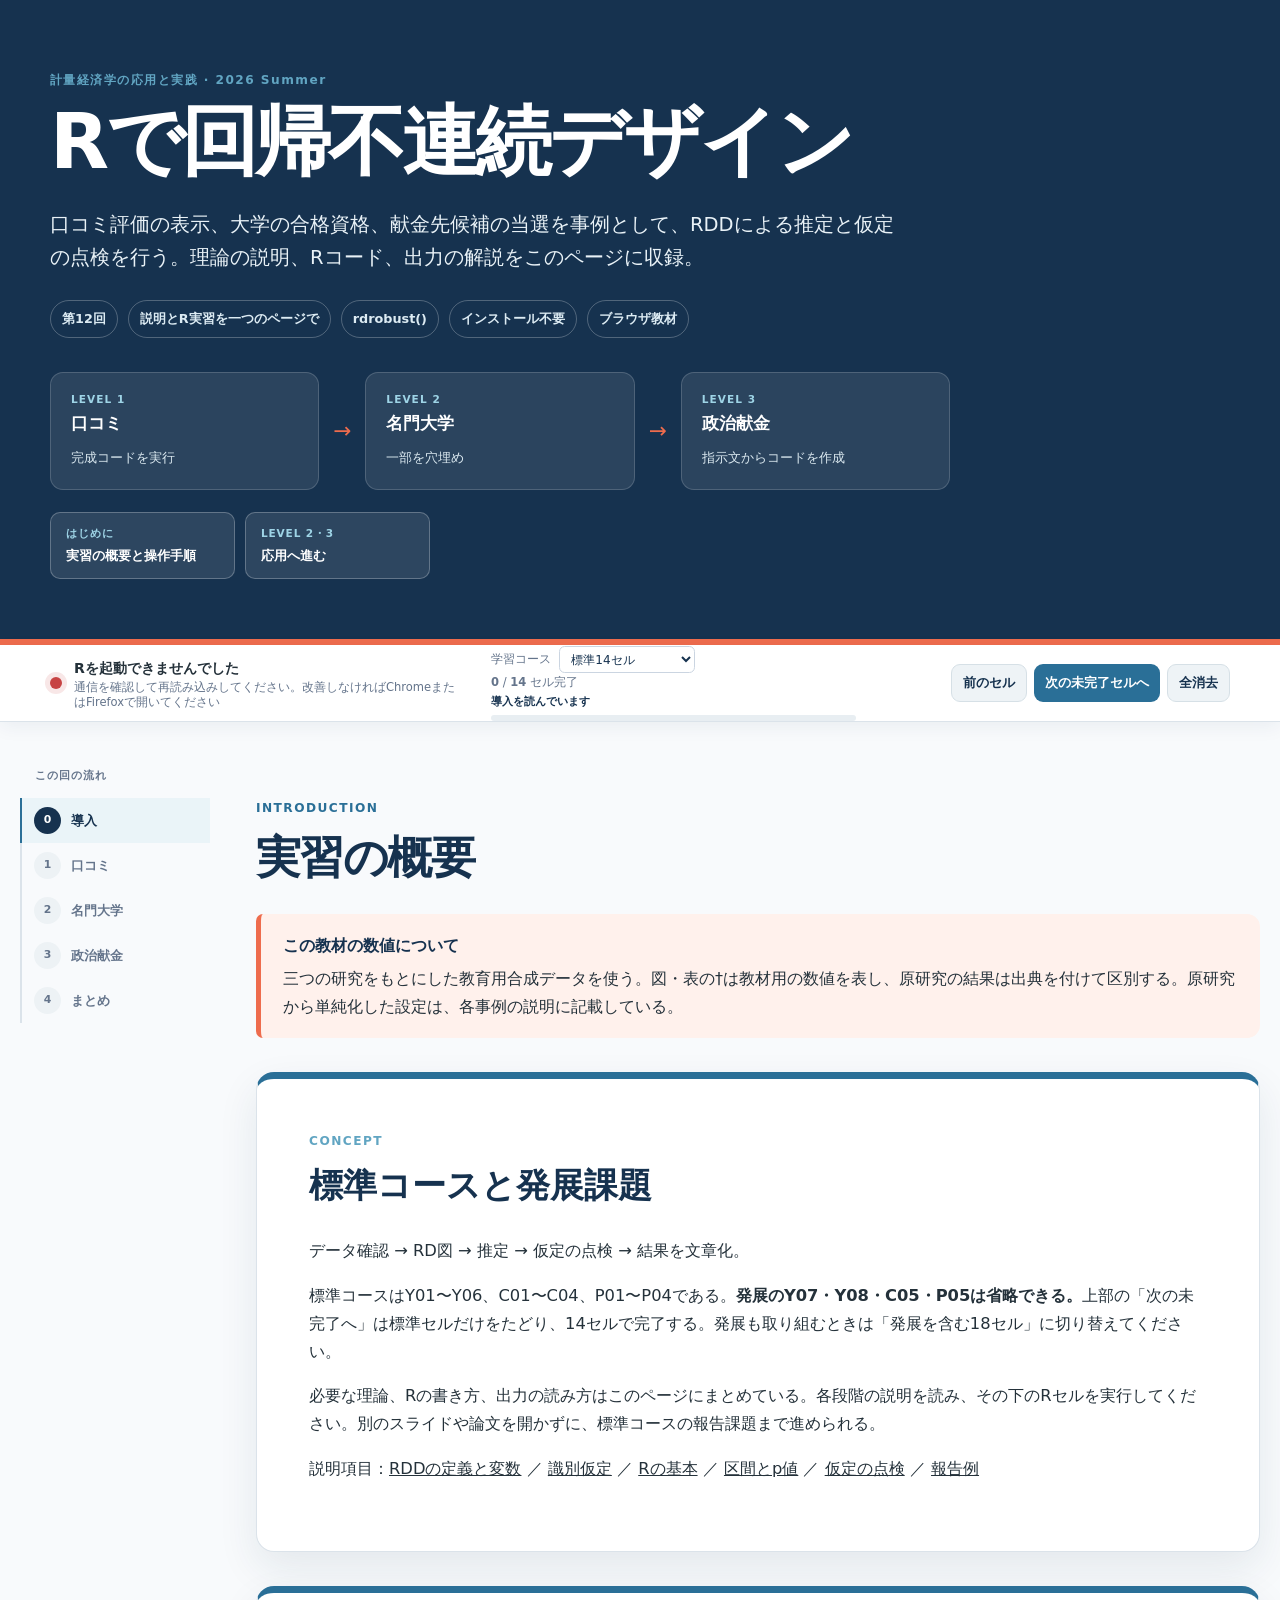
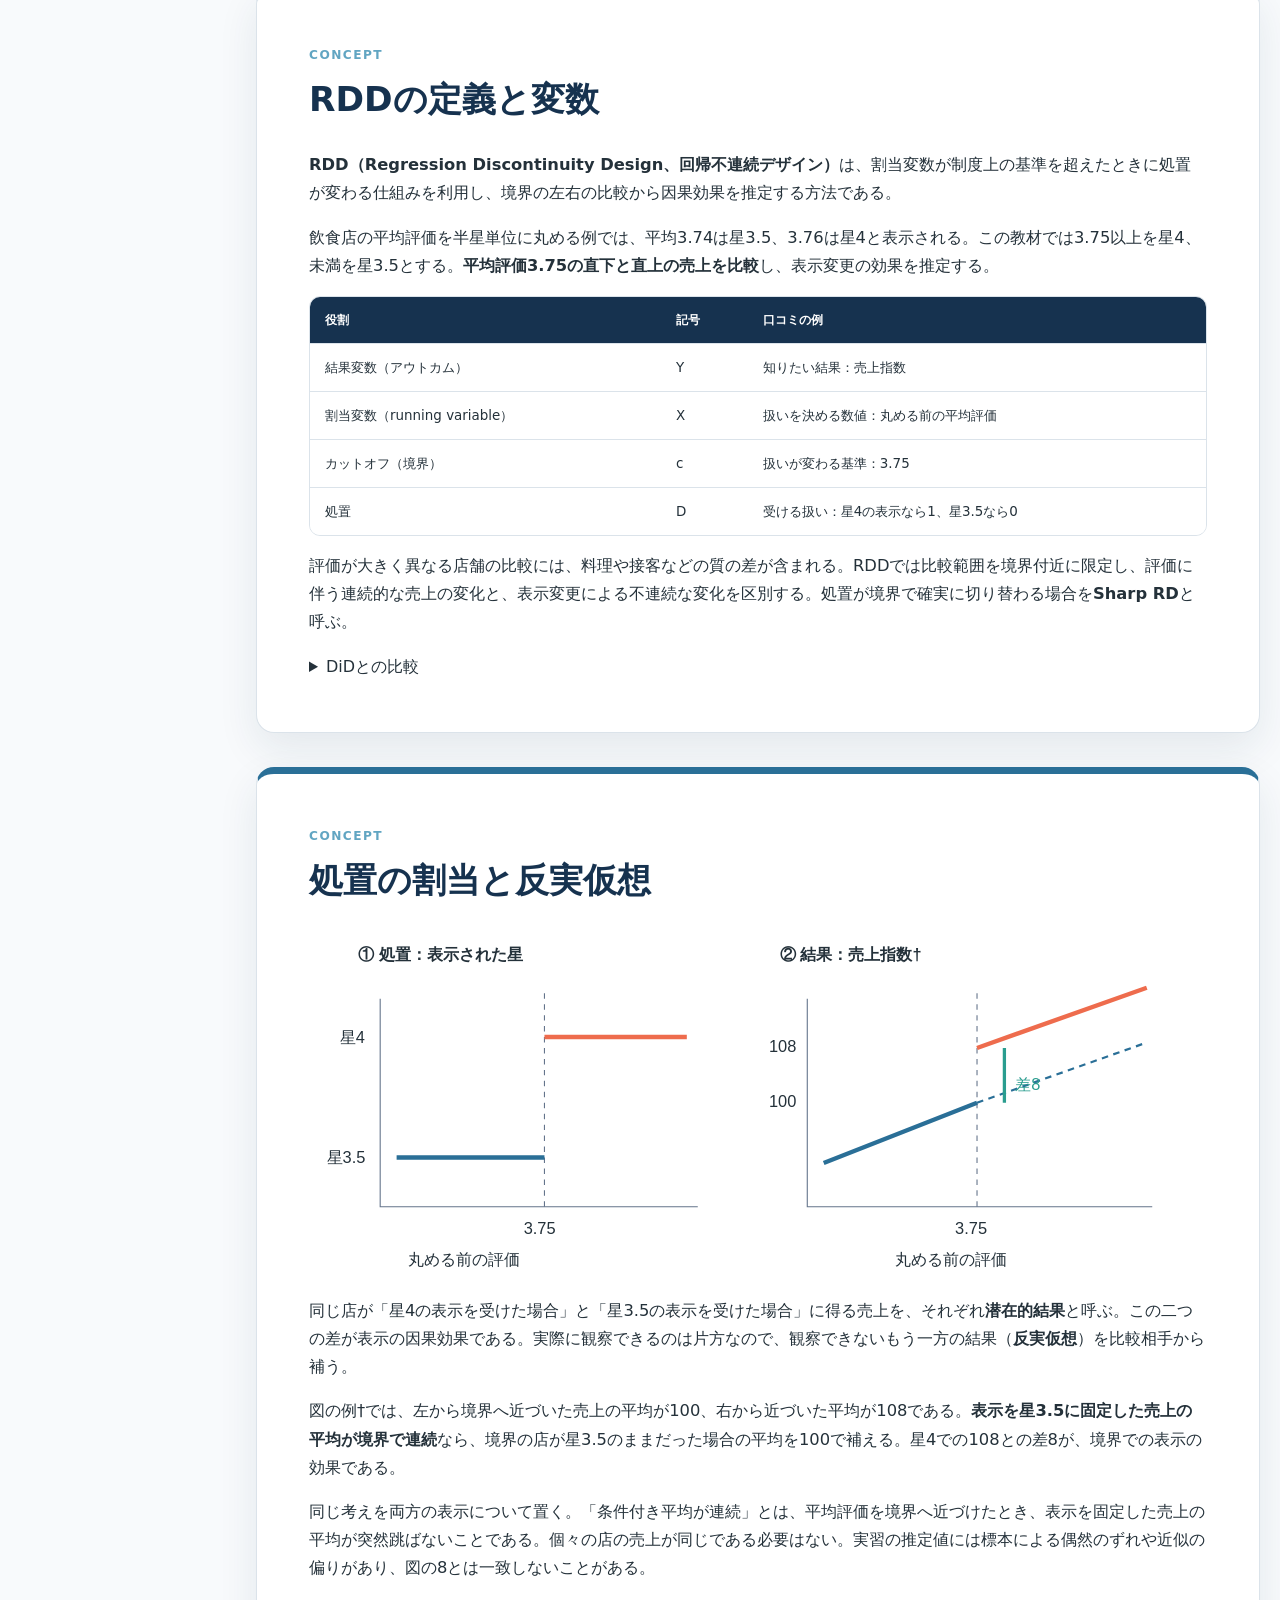
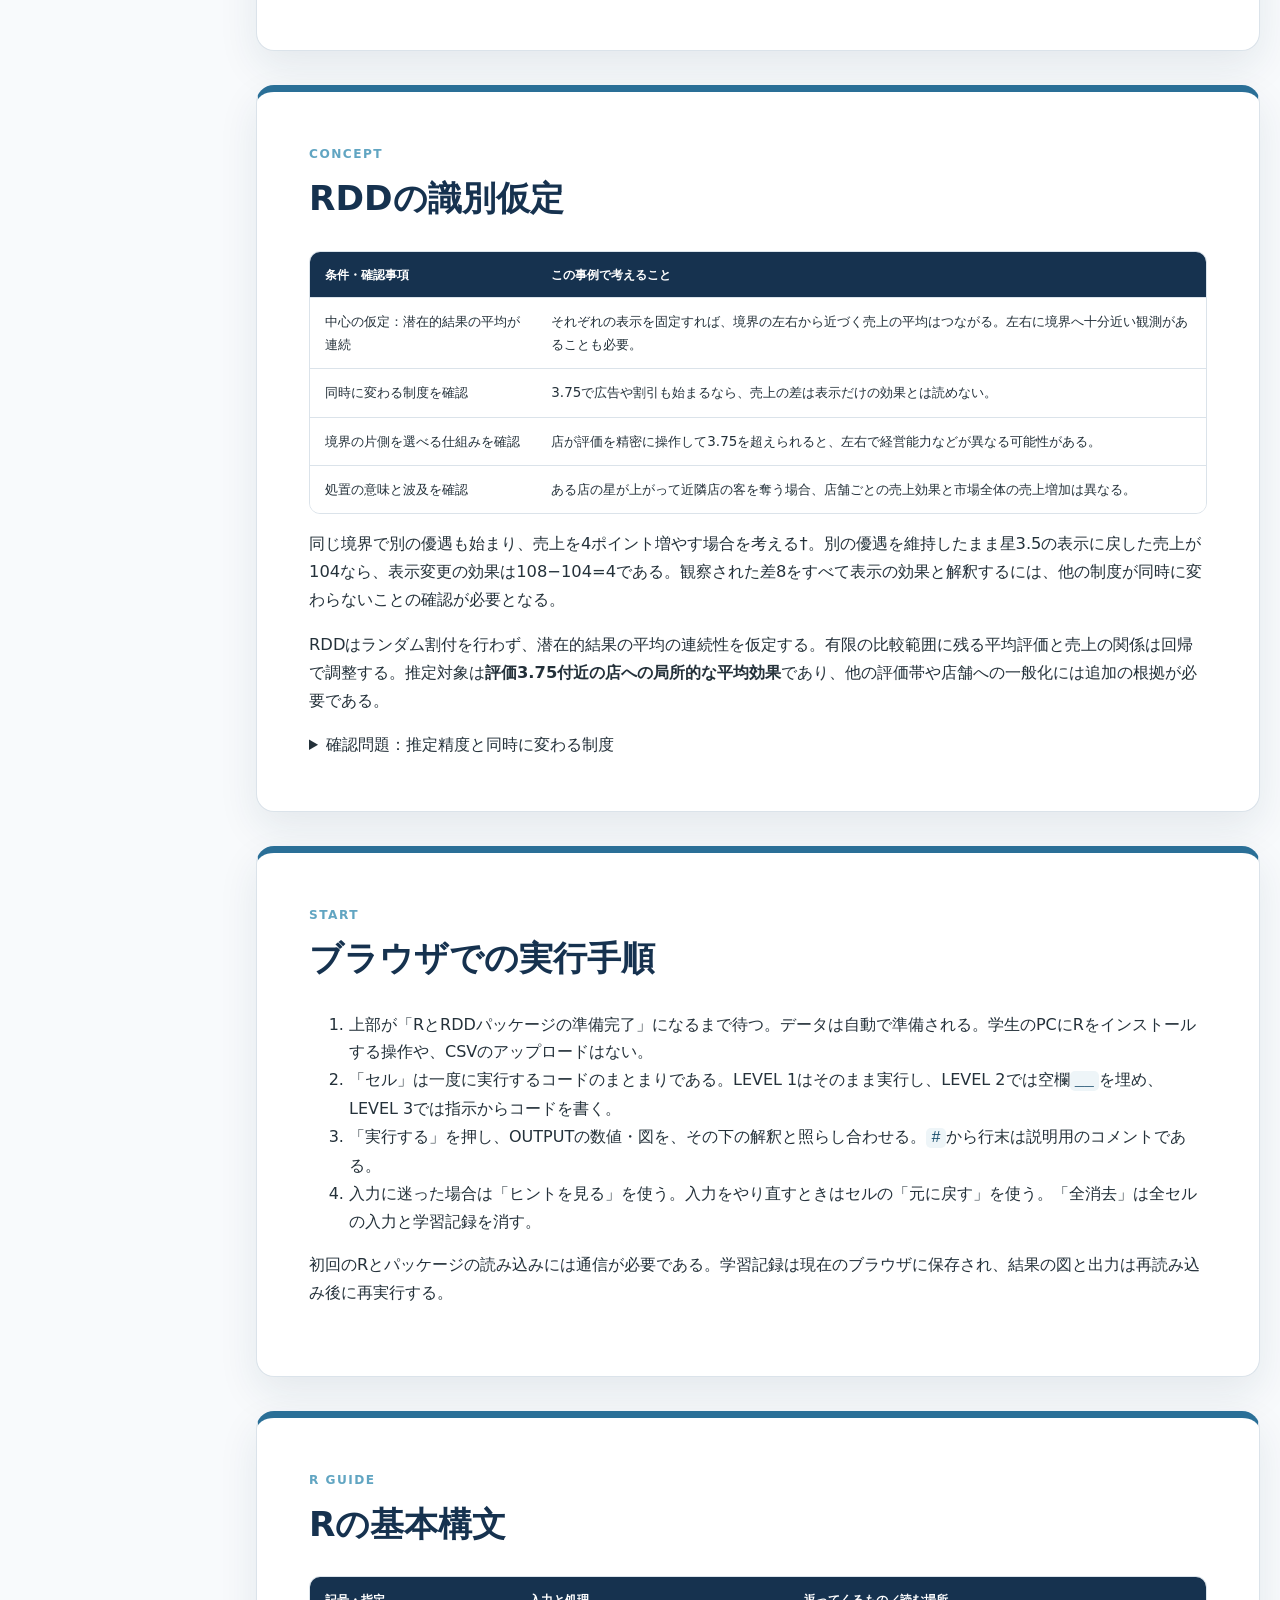
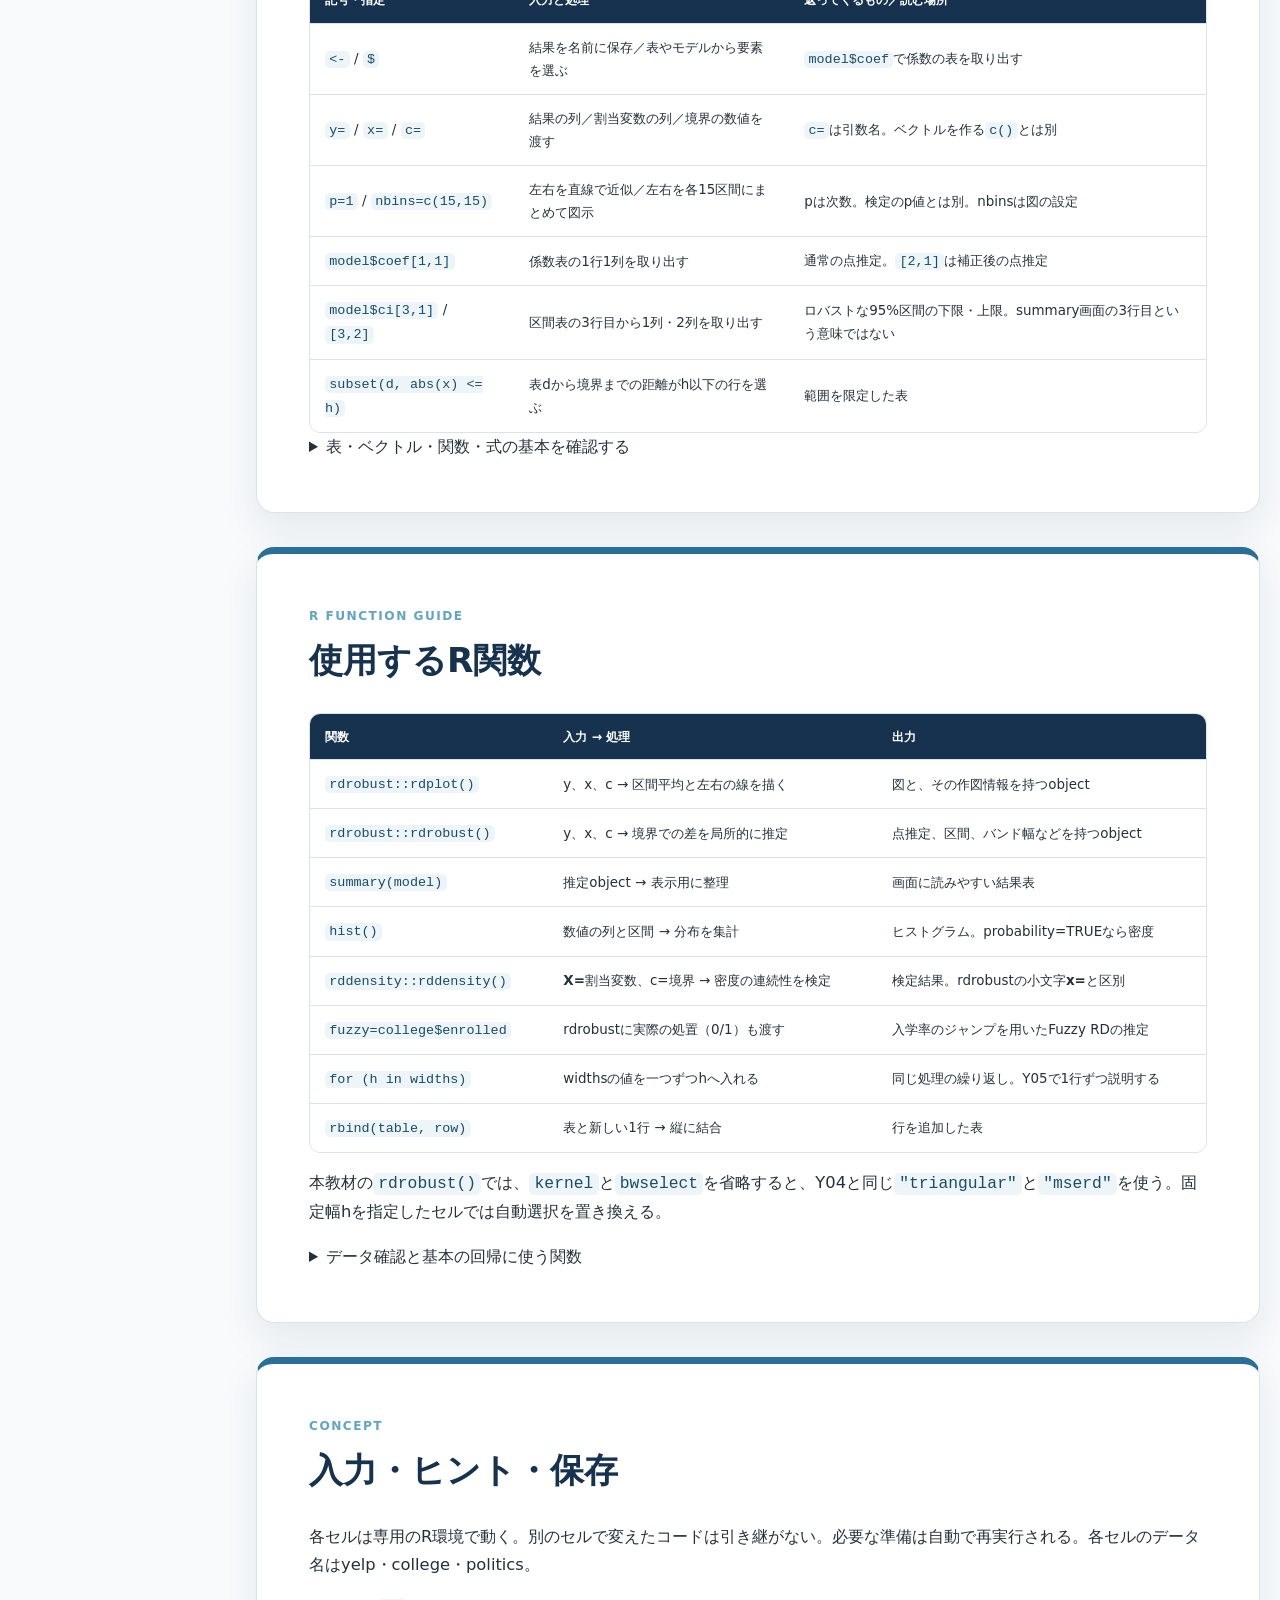
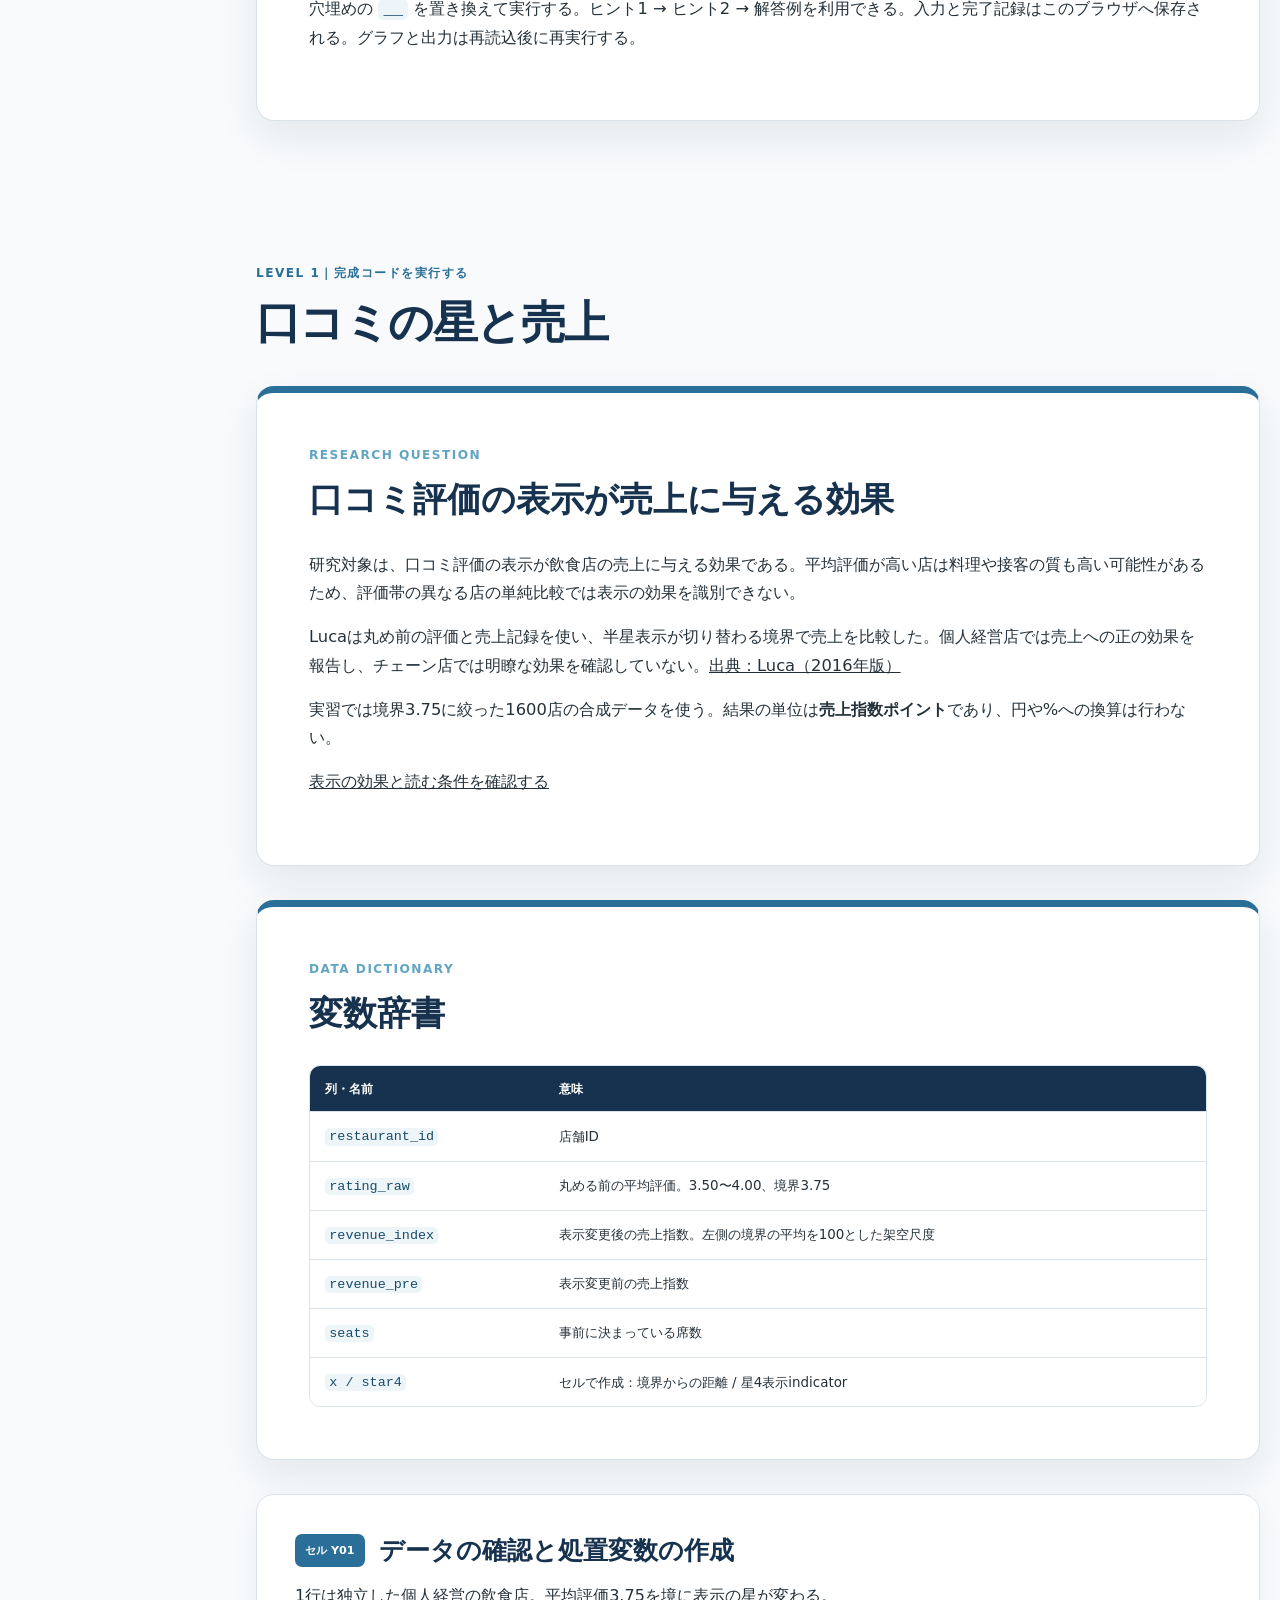
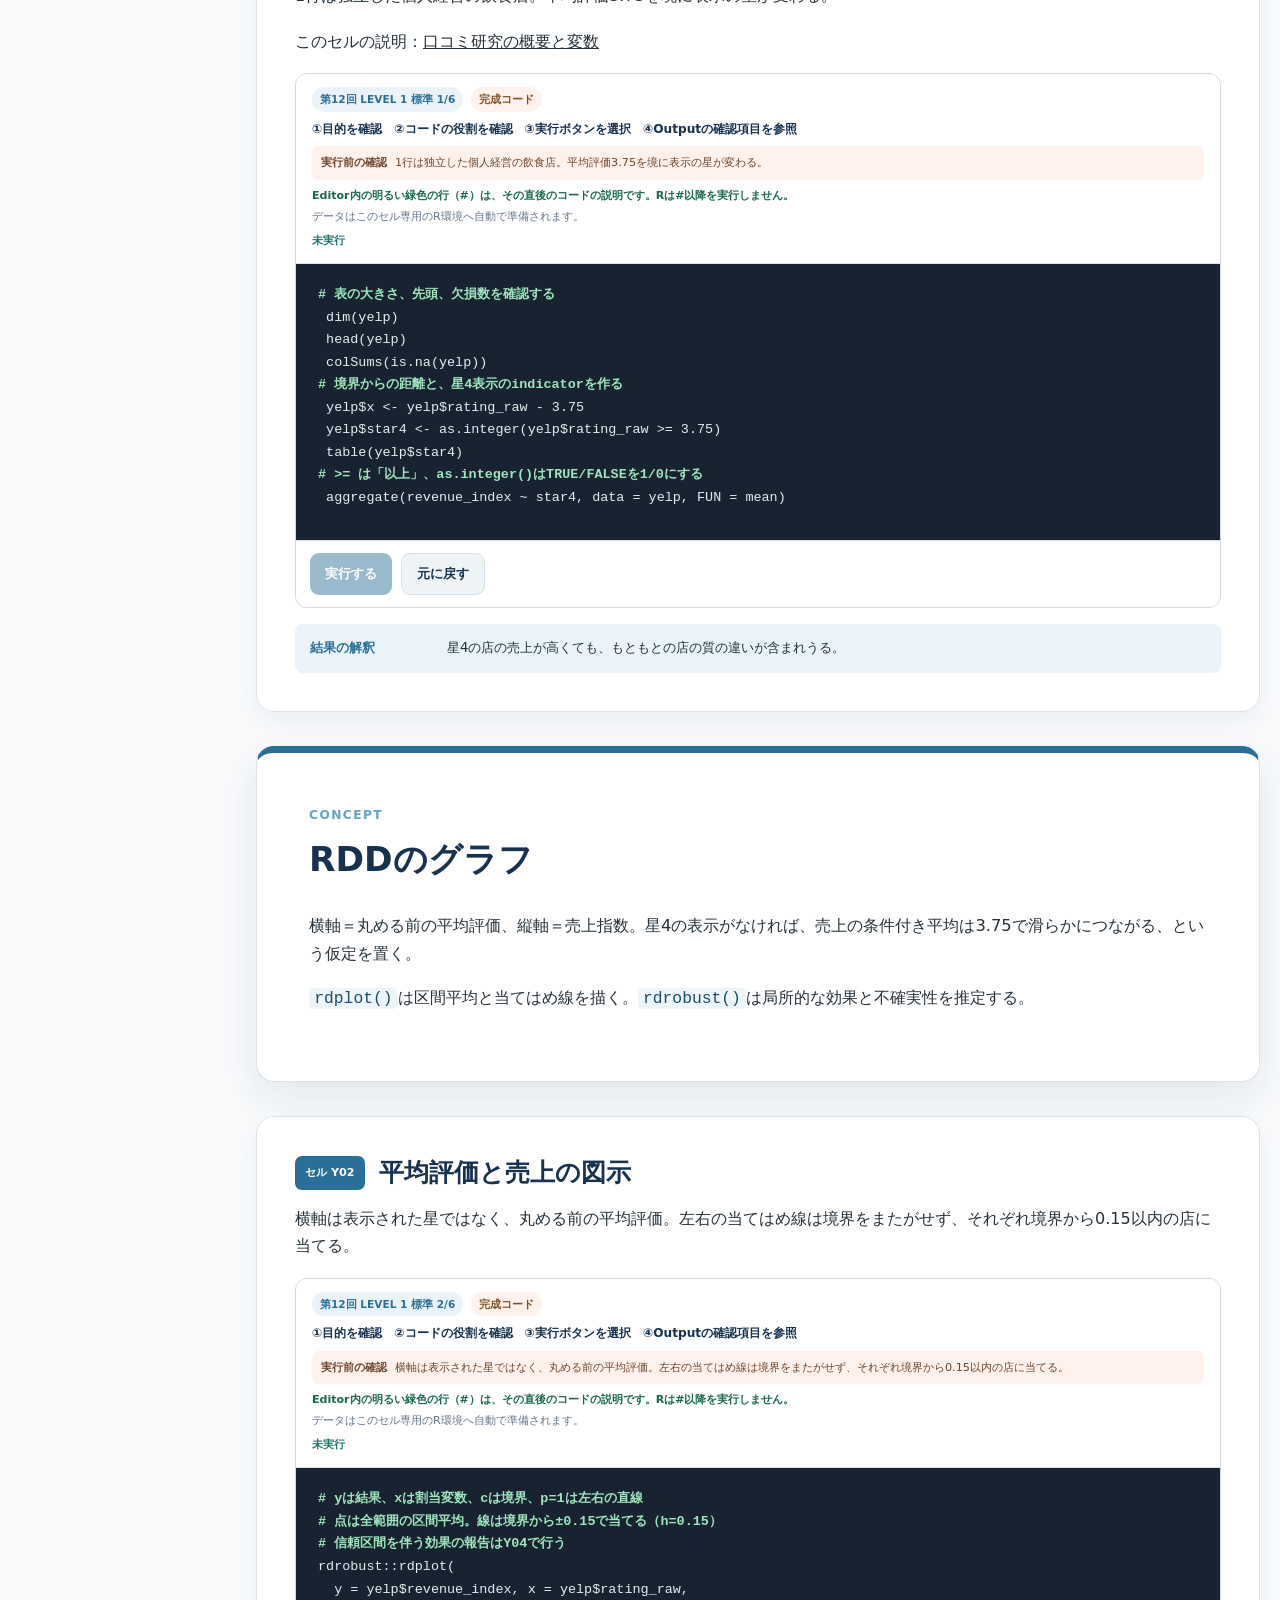
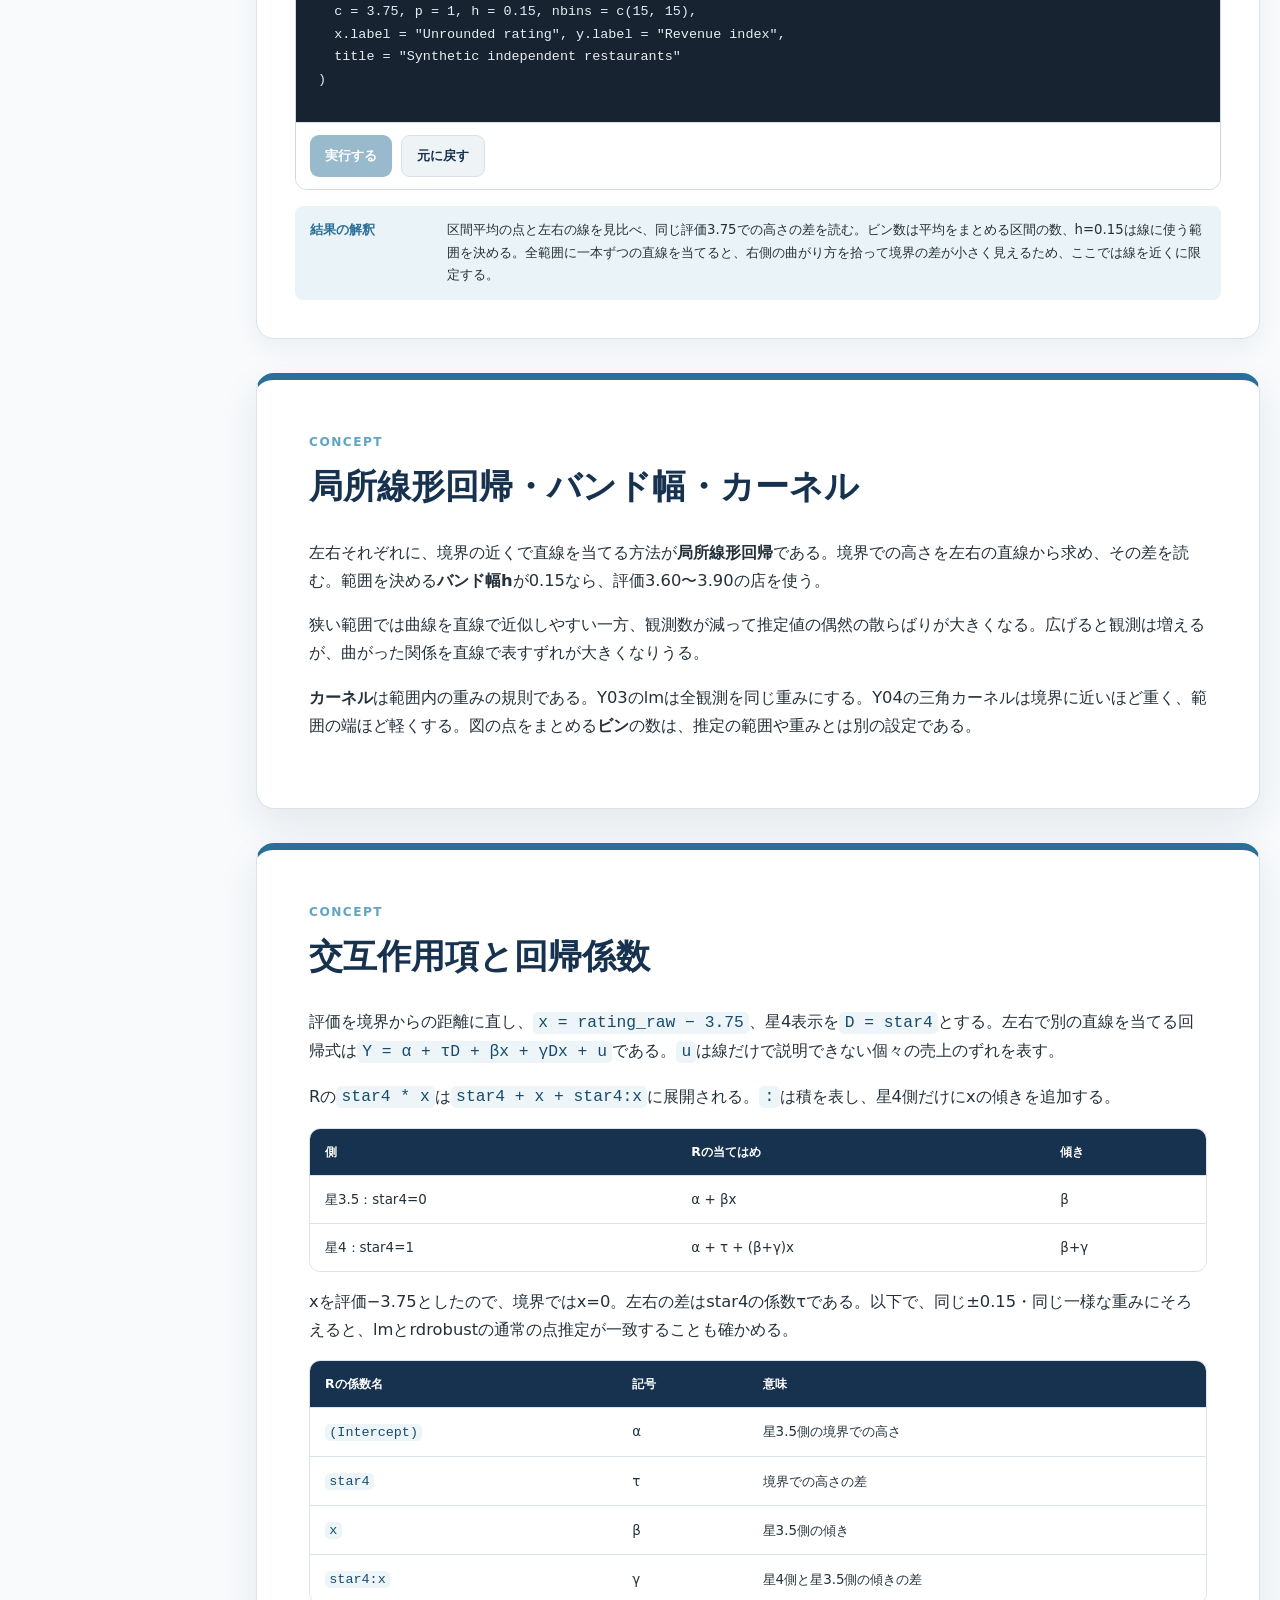
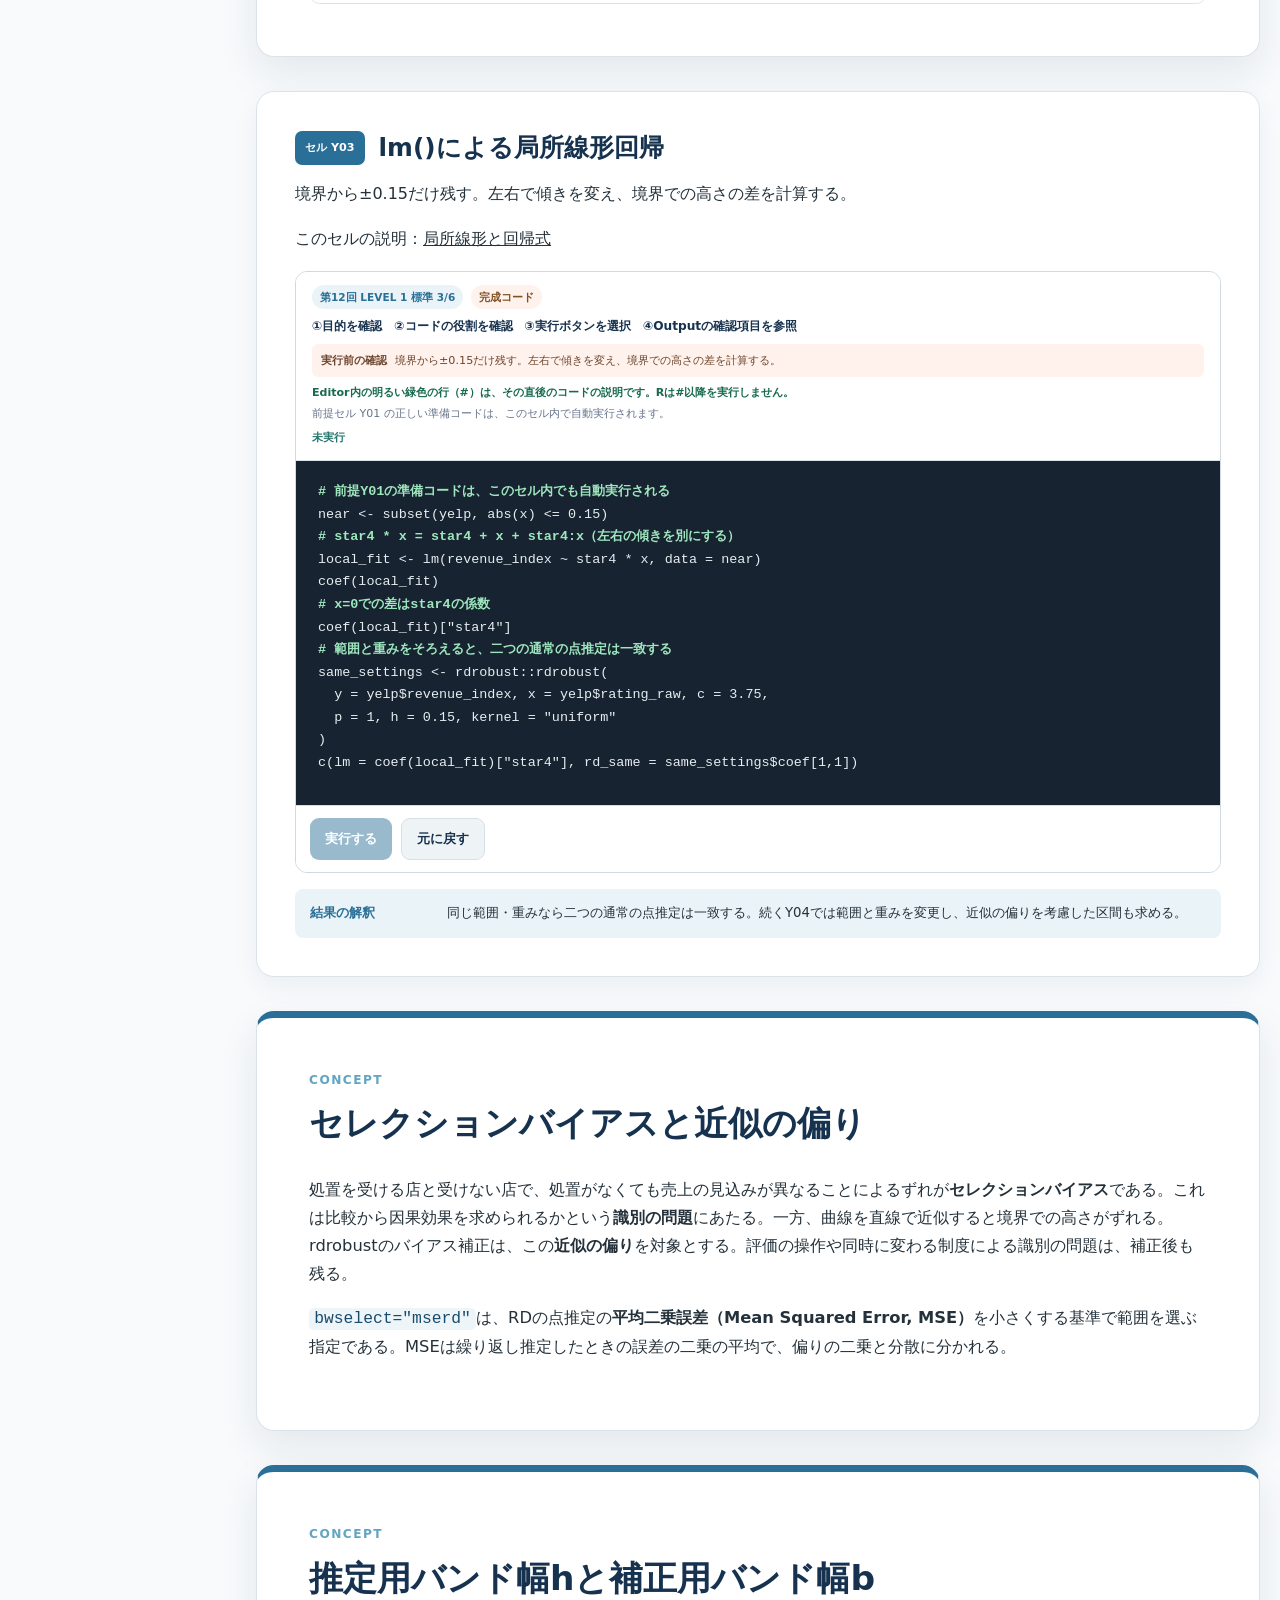
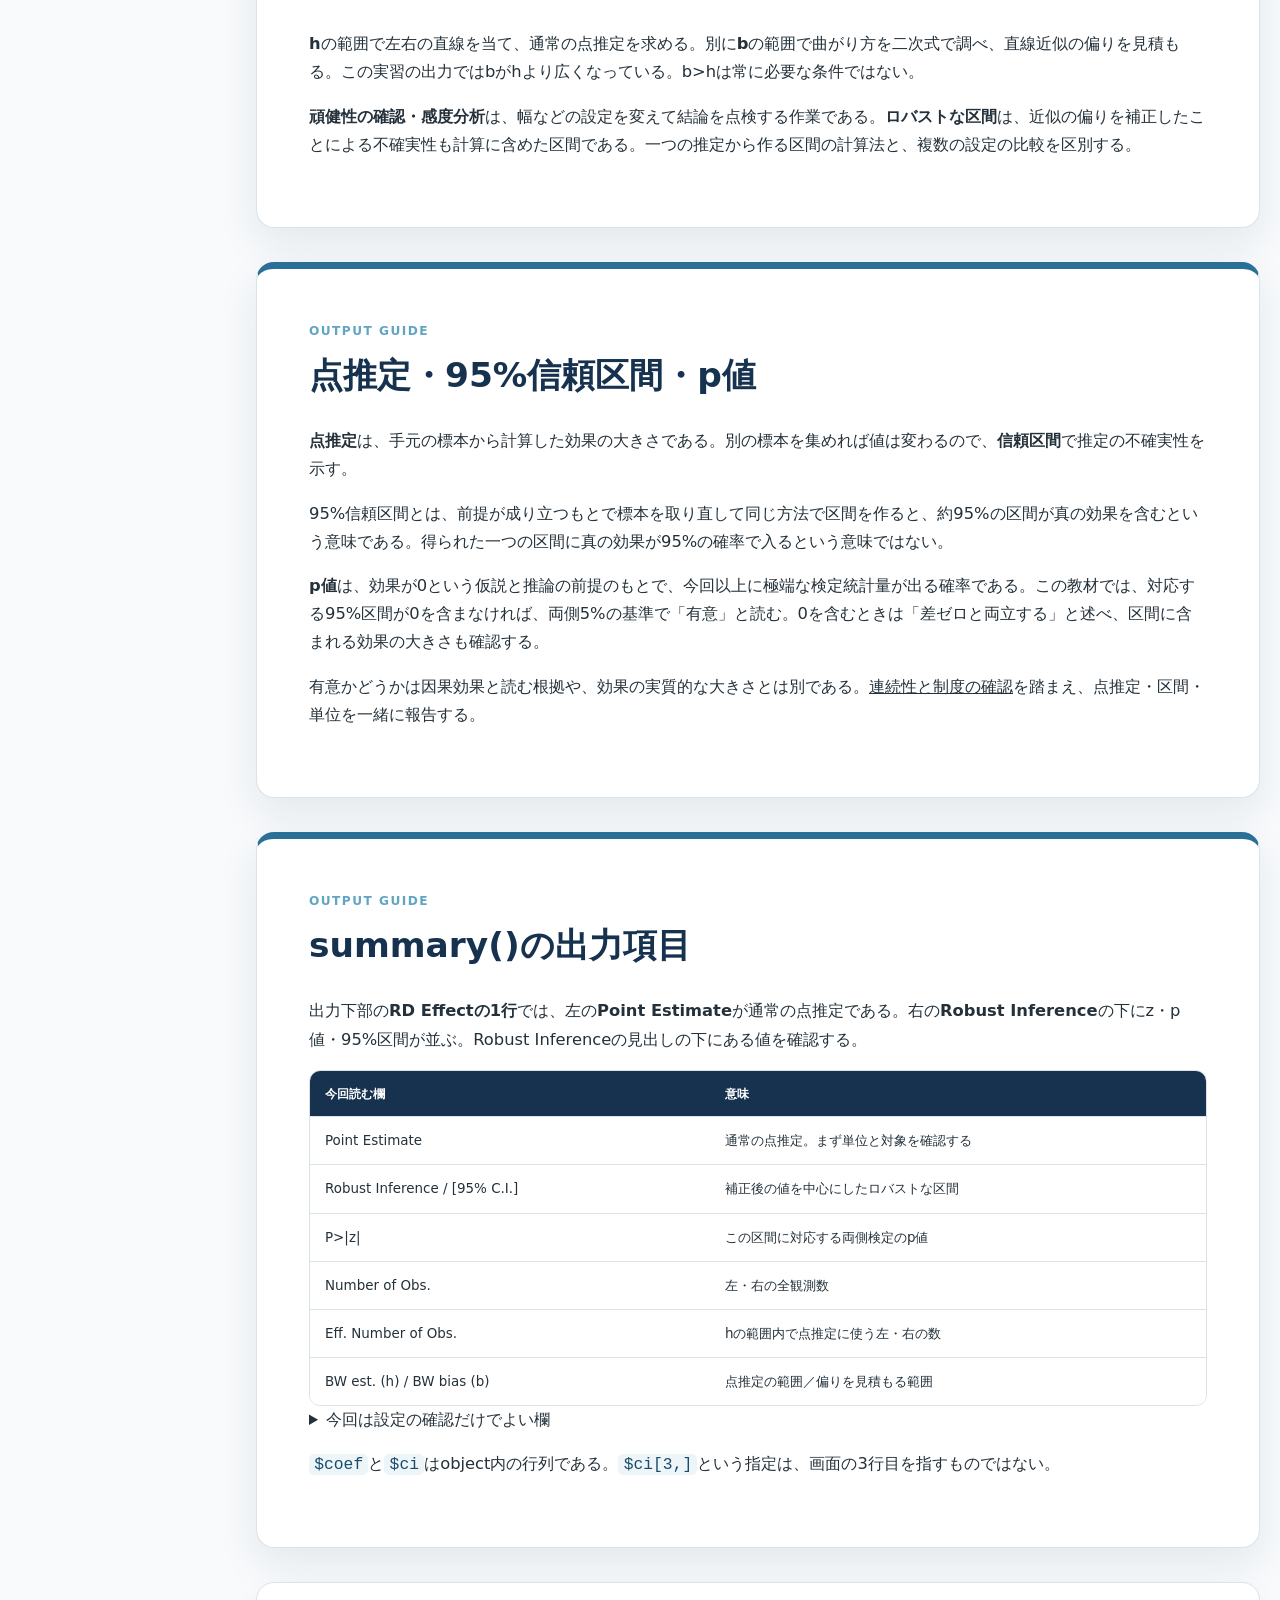
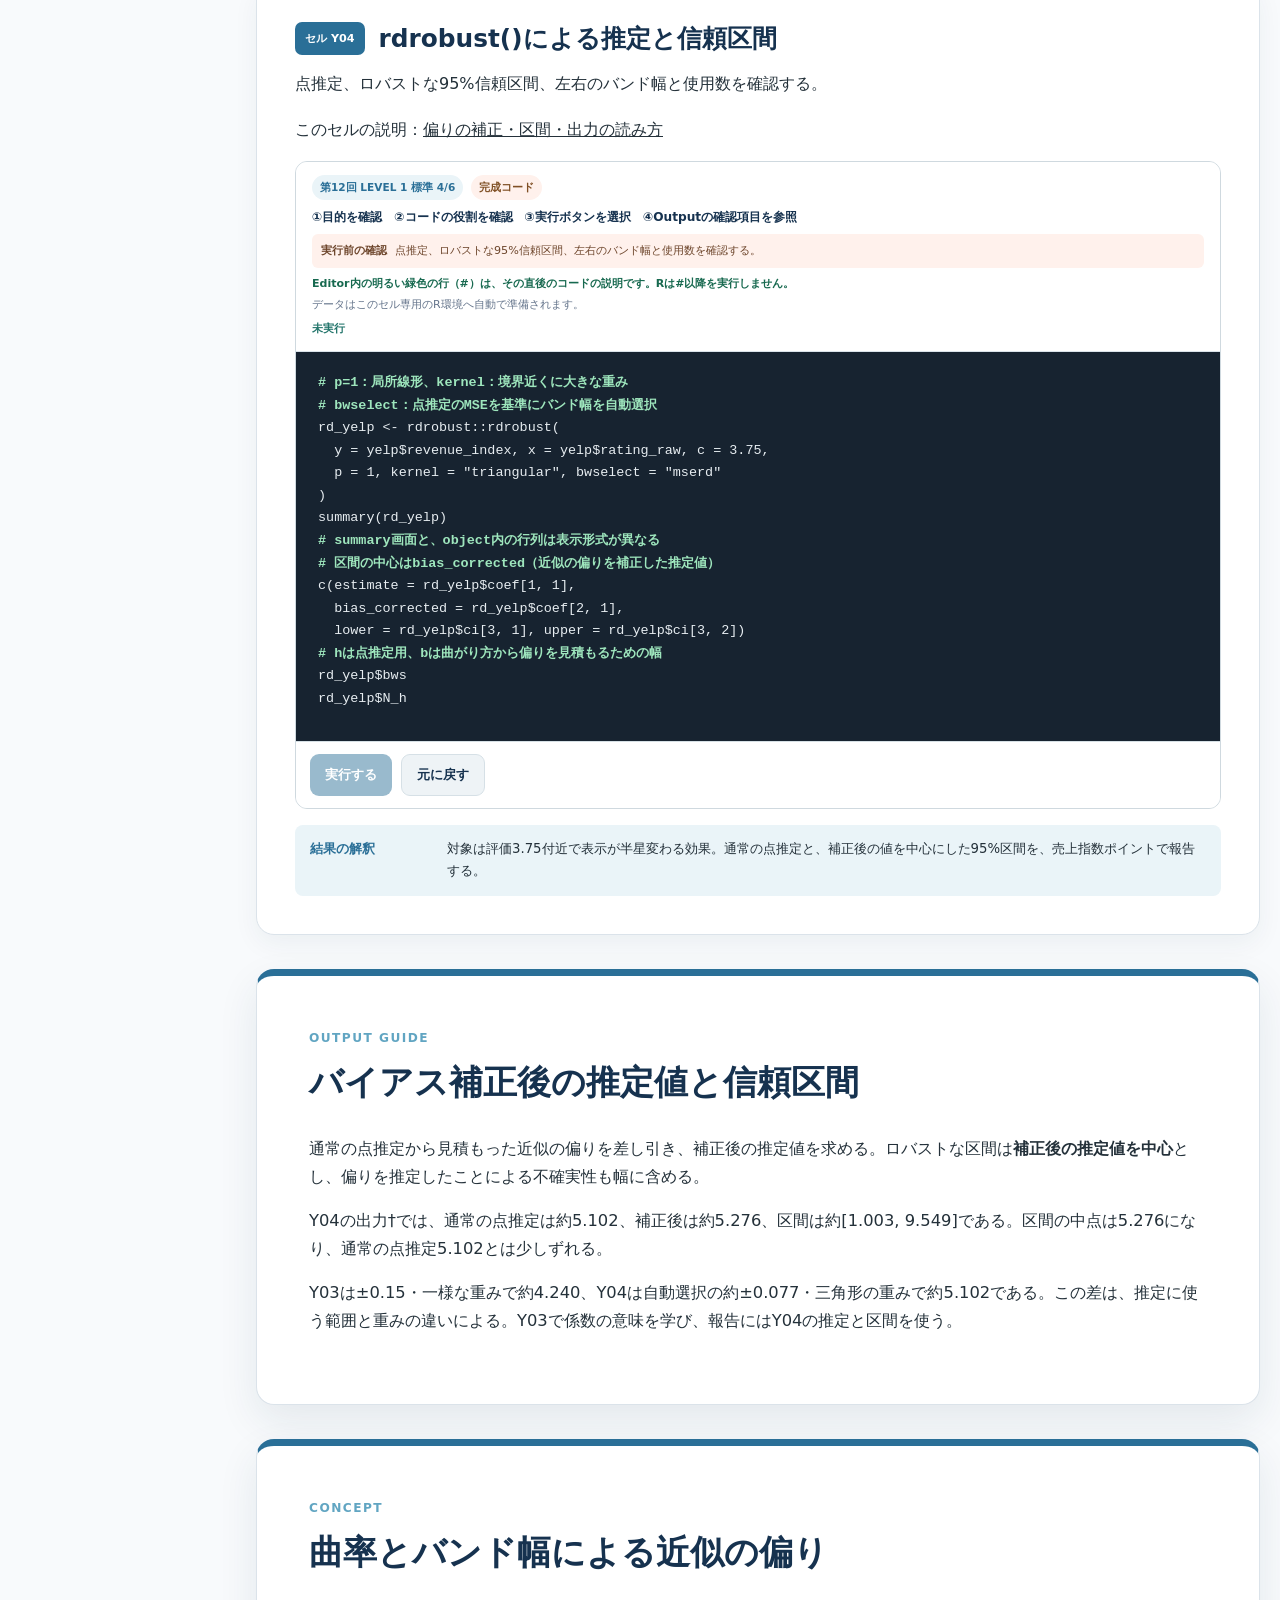
==== rdd/index.html @ 2fb0cb97 "Publish self-contained RDD browser lab" ====
<!DOCTYPE html>

<html lang="ja">
<head>
<meta charset="utf-8"/>
<meta content="width=device-width, initial-scale=1" name="viewport"/>
<meta content="口コミ、大学、政治献金の3事例でRDDを学ぶ、説明とR実行が一体になったブラウザ教材" name="description"/>
<title>第12回｜Rで回帰不連続デザイン</title>
<link href="data:image/svg+xml,%3Csvg xmlns='http://www.w3.org/2000/svg' viewBox='0 0 64 64'%3E%3Crect width='64' height='64' rx='12' fill='%2316324f'/%3E%3Ctext x='32' y='43' text-anchor='middle' font-size='34' font-family='sans-serif' font-weight='700' fill='white'%3ER%3C/text%3E%3C/svg%3E" rel="icon"/>
<link href="styles.css" rel="stylesheet"/>
</head>
<body>
<a class="skip-link" href="#main">本文へ移動</a>
<header class="hero">
<div class="hero__inner">
<p class="eyebrow">計量経済学の応用と実践 · 2026 Summer</p>
<h1>Rで回帰不連続デザイン</h1>
<p class="hero__lead">口コミ評価の表示、大学の合格資格、献金先候補の当選を事例として、RDDによる推定と仮定の点検を行う。理論の説明、Rコード、出力の解説をこのページに収録。</p>
<div class="hero__meta">
<span>第12回</span>
<span>説明とR実習を一つのページで</span>
<span>rdrobust()</span>
<span>インストール不要</span>
<span>ブラウザ教材</span>
</div>
<div aria-label="三つの実習段階" class="difficulty-map">
<article><span>LEVEL 1</span><strong>口コミ</strong><small>完成コードを実行</small></article>
<i aria-hidden="true">→</i>
<article><span>LEVEL 2</span><strong>名門大学</strong><small>一部を穴埋め</small></article>
<i aria-hidden="true">→</i>
<article><span>LEVEL 3</span><strong>政治献金</strong><small>指示文からコードを作成</small></article>
</div>
<div aria-label="講義の開始位置" class="hero__start-actions">
<a class="hero-start-link" href="#intro"><span>はじめに</span><strong>実習の概要と操作手順</strong></a>
<a class="hero-start-link" href="#college"><span>LEVEL 2・3</span><strong>応用へ進む</strong></a>
<button class="hero-start-link hero-start-link--resume" hidden="" id="hero-resume-button" type="button"><span>前回の記録</span><strong>続きから再開</strong></button>
</div>
</div>
</header>
<div class="runtime-bar" id="runtime-bar">
<div class="runtime-bar__inner">
<div aria-live="polite" class="runtime-status" role="status">
<span aria-hidden="true" class="status-dot status-dot--loading" id="status-dot"></span>
<div><strong id="status-title">Rを準備中</strong><span id="status-detail">初回は30秒から1分ほどかかります</span></div>
</div>
<div class="progress-block"><label class="course-mode-label" for="course-mode">学習コース <select id="course-mode"><option value="standard">標準14セル</option><option value="all">発展を含む18セル</option></select></label>
<span><b id="completed-count">0</b> / <b id="total-count">0</b> セル完了</span>
<strong class="current-step" id="current-step">導入を読んでいます</strong>
<div aria-valuemin="0" aria-valuenow="0" class="progress-track" id="progress-track" role="progressbar"><i id="progress-fill"></i></div>
</div>
<div class="runtime-actions">
<button class="button button--quiet" hidden="" id="resume-button" type="button">続きから</button>
<button class="button button--quiet" id="previous-step-button" type="button">前のセル</button>
<button class="button" id="next-step-button" type="button">次の未完了へ</button>
<button class="button button--quiet" id="restart-button" type="button">全消去</button>
</div>
</div>
</div>
<main id="main">
<div class="course-layout">
<nav aria-label="この回の流れ" class="flow-rail">
<p class="flow-rail__eyebrow">この回の流れ</p>
<p class="flow-rail__mobile"><span>現在地</span><strong id="flow-mobile-current">導入</strong></p>
<ol id="flow-list"><li data-flow-item="intro"><a href="#intro"><span>0</span><b class="flow-rail__text">導入</b></a></li><li data-flow-item="yelp"><a href="#yelp"><span>1</span><b class="flow-rail__text">口コミ</b></a></li><li data-flow-item="college"><a href="#college"><span>2</span><b class="flow-rail__text">名門大学</b></a></li><li data-flow-item="politics"><a href="#politics"><span>3</span><b class="flow-rail__text">政治献金</b></a></li><li data-flow-item="summary"><a href="#summary"><span>4</span><b class="flow-rail__text">まとめ</b></a></li></ol>
</nav>
<div class="course-main"><section class="content-section" data-flow-section="intro" id="intro"><p class="section-label">INTRODUCTION</p><h2>実習の概要</h2>
<div class="notice notice--important"><strong>この教材の数値について</strong><p>三つの研究をもとにした教育用合成データを使う。図・表の†は教材用の数値を表し、原研究の結果は出典を付けて区別する。原研究から単純化した設定は、各事例の説明に記載している。</p></div>
<article class="concept-slide concept-slide--compact"><div class="slide-kicker">CONCEPT</div><h3>標準コースと発展課題</h3><p>データ確認 → RD図 → 推定 → 仮定の点検 → 結果を文章化。</p><p>標準コースはY01〜Y06、C01〜C04、P01〜P04である。<strong>発展のY07・Y08・C05・P05は省略できる。</strong>上部の「次の未完了へ」は標準セルだけをたどり、14セルで完了する。発展も取り組むときは「発展を含む18セル」に切り替えてください。</p><p>必要な理論、Rの書き方、出力の読み方はこのページにまとめている。各段階の説明を読み、その下のRセルを実行してください。別のスライドや論文を開かずに、標準コースの報告課題まで進められる。</p><p>説明項目：<a href="#rdd-basics">RDDの定義と変数</a> ／ <a href="#rd-assumptions">識別仮定</a> ／ <a href="#r-basics">Rの基本</a> ／ <a href="#interval-guide">区間とp値</a> ／ <a href="#diagnostics-guide">仮定の点検</a> ／ <a href="#report-example">報告例</a></p></article>
<article class="concept-slide concept-slide--compact" id="rdd-basics"><div class="slide-kicker">CONCEPT</div><h3>RDDの定義と変数</h3>
<p><strong>RDD（Regression Discontinuity Design、回帰不連続デザイン）</strong>は、割当変数が制度上の基準を超えたときに処置が変わる仕組みを利用し、境界の左右の比較から因果効果を推定する方法である。</p>
<p>飲食店の平均評価を半星単位に丸める例では、平均3.74は星3.5、3.76は星4と表示される。この教材では3.75以上を星4、未満を星3.5とする。<strong>平均評価3.75の直下と直上の売上を比較</strong>し、表示変更の効果を推定する。</p>
<div class="role-table-wrap"><table class="role-table"><thead><tr><th>役割</th><th>記号</th><th>口コミの例</th></tr></thead><tbody><tr><td>結果変数（アウトカム）</td><td>Y</td><td>知りたい結果：売上指数</td></tr><tr><td>割当変数（running variable）</td><td>X</td><td>扱いを決める数値：丸める前の平均評価</td></tr><tr><td>カットオフ（境界）</td><td>c</td><td>扱いが変わる基準：3.75</td></tr><tr><td>処置</td><td>D</td><td>受ける扱い：星4の表示なら1、星3.5なら0</td></tr></tbody></table></div>
<p>評価が大きく異なる店舗の比較には、料理や接客などの質の差が含まれる。RDDでは比較範囲を境界付近に限定し、評価に伴う連続的な売上の変化と、表示変更による不連続な変化を区別する。処置が境界で確実に切り替わる場合を<strong>Sharp RD</strong>と呼ぶ。</p>
<details><summary>DiDとの比較</summary><p>DiDは、処置を受けた群の時間変化から、対照群の時間変化を引く方法である。RDDでは時間の前後に代えて、制度の境界の左右を比較する。分析者が単に中央値で二群に分けても、それによって処置が変わる制度がなければRDDにはならない。</p></details>
</article>
<article class="concept-slide" id="counterfactual-guide"><div class="slide-kicker">CONCEPT</div><h3>処置の割当と反実仮想</h3>
<svg aria-labelledby="rd-figure-title rd-figure-desc" role="img" style="width:100%;height:auto" viewBox="0 0 820 310">
<title id="rd-figure-title">評価3.75で星の表示が変わり、売上に差が生じるという模式図</title><desc id="rd-figure-desc">左は星3.5から星4への表示の切り替え。右は売上の条件付き平均の模式図で、境界に8指数ポイントの差。点線は星3.5のままならという反実仮想。†は教材用の数値。</desc>
<g fill="#24313A" font-family="sans-serif" font-size="15"><text font-weight="bold" x="45" y="25">① 処置：表示された星</text><text font-weight="bold" x="430" y="25">② 結果：売上指数†</text>
<path d="M65 60V250H355 M455 60V250H770" fill="none" stroke="#64748B"></path>
<path d="M215 55V250 M610 55V250" stroke="#64748B" stroke-dasharray="5 5"></path>
<path d="M80 205H215 M470 210L610 155" fill="none" stroke="#2A6F97" stroke-width="4"></path>
<path d="M215 95H345 M610 105L765 50" fill="none" stroke="#EE6C4D" stroke-width="4"></path>
<path d="M610 155L765 100" fill="none" stroke="#2A6F97" stroke-dasharray="6 5" stroke-width="2"></path>
<text x="16" y="210">星3.5</text><text x="28" y="100">星4</text><text x="420" y="159">100</text><text x="420" y="109">108</text>
<path d="M635 105V155" stroke="#2A9D8F" stroke-width="3"></path><text fill="#2A9D8F" x="645" y="143">差8</text>
<text x="196" y="275">3.75</text><text x="590" y="275">3.75</text><text x="90" y="303">丸める前の評価</text><text x="535" y="303">丸める前の評価</text></g></svg>
<div><p>同じ店が「星4の表示を受けた場合」と「星3.5の表示を受けた場合」に得る売上を、それぞれ<strong>潜在的結果</strong>と呼ぶ。この二つの差が表示の因果効果である。実際に観察できるのは片方なので、観察できないもう一方の結果（<strong>反実仮想</strong>）を比較相手から補う。</p><p>図の例†では、左から境界へ近づいた売上の平均が100、右から近づいた平均が108である。<strong>表示を星3.5に固定した売上の平均が境界で連続</strong>なら、境界の店が星3.5のままだった場合の平均を100で補える。星4での108との差8が、境界での表示の効果である。</p><p>同じ考えを両方の表示について置く。「条件付き平均が連続」とは、平均評価を境界へ近づけたとき、表示を固定した売上の平均が突然跳ばないことである。個々の店の売上が同じである必要はない。実習の推定値には標本による偶然のずれや近似の偏りがあり、図の8とは一致しないことがある。</p></div></article><article class="concept-slide concept-slide--compact" id="rd-assumptions"><div class="slide-kicker">CONCEPT</div><h3>RDDの識別仮定</h3><div class="role-table-wrap"><table class="role-table"><thead><tr><th>条件・確認事項</th><th>この事例で考えること</th></tr></thead><tbody><tr><td>中心の仮定：潜在的結果の平均が連続</td><td>それぞれの表示を固定すれば、境界の左右から近づく売上の平均はつながる。左右に境界へ十分近い観測があることも必要。</td></tr><tr><td>同時に変わる制度を確認</td><td>3.75で広告や割引も始まるなら、売上の差は表示だけの効果とは読めない。</td></tr><tr><td>境界の片側を選べる仕組みを確認</td><td>店が評価を精密に操作して3.75を超えられると、左右で経営能力などが異なる可能性がある。</td></tr><tr><td>処置の意味と波及を確認</td><td>ある店の星が上がって近隣店の客を奪う場合、店舗ごとの売上効果と市場全体の売上増加は異なる。</td></tr></tbody></table></div>
<p>同じ境界で別の優遇も始まり、売上を4ポイント増やす場合を考える†。別の優遇を維持したまま星3.5の表示に戻した売上が104なら、表示変更の効果は108−104=4である。観察された差8をすべて表示の効果と解釈するには、他の制度が同時に変わらないことの確認が必要となる。</p>
<p>RDDはランダム割付を行わず、潜在的結果の平均の連続性を仮定する。有限の比較範囲に残る平均評価と売上の関係は回帰で調整する。推定対象は<strong>評価3.75付近の店への局所的な平均効果</strong>であり、他の評価帯や店舗への一般化には追加の根拠が必要である。</p>
<details><summary>確認問題：推定精度と同時に変わる制度</summary><p>標本を増やしても、表示と別の優遇の効果を分離できるとは限らない。観察された差8を精密に推定することと、そのうち表示の効果がいくつかを識別することは別の問題である。</p></details>
</article>
<article class="concept-slide concept-slide--compact" id="browser-start"><div class="slide-kicker">START</div><h3>ブラウザでの実行手順</h3><ol><li>上部が「RとRDDパッケージの準備完了」になるまで待つ。データは自動で準備される。学生のPCにRをインストールする操作や、CSVのアップロードはない。</li><li>「セル」は一度に実行するコードのまとまりである。LEVEL 1はそのまま実行し、LEVEL 2では空欄<code>__</code>を埋め、LEVEL 3では指示からコードを書く。</li><li>「実行する」を押し、OUTPUTの数値・図を、その下の解釈と照らし合わせる。<code>#</code>から行末は説明用のコメントである。</li><li>入力に迷った場合は「ヒントを見る」を使う。入力をやり直すときはセルの「元に戻す」を使う。「全消去」は全セルの入力と学習記録を消す。</li></ol><p>初回のRとパッケージの読み込みには通信が必要である。学習記録は現在のブラウザに保存され、結果の図と出力は再読み込み後に再実行する。</p></article><article class="concept-slide concept-slide--compact" id="r-basics"><div class="slide-kicker">R GUIDE</div><h3>Rの基本構文</h3><div class="role-table-wrap"><table class="role-table"><thead><tr><th>記号・指定</th><th>入力と処理</th><th>返ってくるもの／読む場所</th></tr></thead><tbody><tr><td><code>&lt;-</code> / <code>$</code></td><td>結果を名前に保存／表やモデルから要素を選ぶ</td><td><code>model$coef</code>で係数の表を取り出す</td></tr><tr><td><code>y=</code> / <code>x=</code> / <code>c=</code></td><td>結果の列／割当変数の列／境界の数値を渡す</td><td><code>c=</code>は引数名。ベクトルを作る<code>c()</code>とは別</td></tr><tr><td><code>p=1</code> / <code>nbins=c(15,15)</code></td><td>左右を直線で近似／左右を各15区間にまとめて図示</td><td>pは次数。検定のp値とは別。nbinsは図の設定</td></tr><tr><td><code>model$coef[1,1]</code></td><td>係数表の1行1列を取り出す</td><td>通常の点推定。<code>[2,1]</code>は補正後の点推定</td></tr><tr><td><code>model$ci[3,1]</code> / <code>[3,2]</code></td><td>区間表の3行目から1列・2列を取り出す</td><td>ロバストな95%区間の下限・上限。summary画面の3行目という意味ではない</td></tr><tr><td><code>subset(d, abs(x) &lt;= h)</code></td><td>表dから境界までの距離がh以下の行を選ぶ</td><td>範囲を限定した表</td></tr></tbody></table></div><details><summary>表・ベクトル・関数・式の基本を確認する</summary><p>データフレームは行と列を持つ表、ベクトルは値の並びである。<code>yelp</code>は店の表で、<code>yelp$rating_raw</code>はその中の評価の列を取り出す。計算結果を保存したものをobject（オブジェクト）と呼ぶ。</p><p>関数は<code>関数名(引数名 = 値)</code>で呼び出す。<code>rdrobust::rdplot()</code>の<code>::</code>は、rdrobustというパッケージに入っているrdplot関数を使う指定である。<code>"Revenue index"</code>のような引用符は文字列を表す。</p><div class="role-table-wrap"><table class="role-table"><thead><tr><th>書き方</th><th>意味</th></tr></thead><tbody><tr><td><code>c(0.08, 0.12, 0.18)</code></td><td>三つの数をベクトルにまとめる。</td></tr><tr><td><code>rating_raw &gt;= 3.75</code></td><td>以上かどうかをTRUE/FALSEで判定する。<code>as.integer()</code>でTRUEを1、FALSEを0に変える。0/1の列をindicator（指示変数）と呼ぶ。</td></tr><tr><td><code>abs(x)</code></td><td>絶対値。境界を0としたとき、符号を除いた距離になる。</td></tr><tr><td><code>y ~ x</code></td><td>yをxで説明する式。<code>+</code>は項の追加、<code>a:b</code>はaとbの積、<code>a*b</code>はa+b+a:b。</td></tr><tr><td><code>data = near</code></td><td>式の変数をnearという表から探す。</td></tr><tr><td><code>for (h in widths) { ... }</code></td><td>widthsの値を順番にhへ入れ、波括弧の中を繰り返す。</td></tr></tbody></table></div></details></article><article class="concept-slide concept-slide--compact"><div class="slide-kicker">R FUNCTION GUIDE</div><h3>使用するR関数</h3><div class="role-table-wrap"><table class="role-table"><thead><tr><th>関数</th><th>入力 → 処理</th><th>出力</th></tr></thead><tbody><tr><td><code>rdrobust::rdplot()</code></td><td>y、x、c → 区間平均と左右の線を描く</td><td>図と、その作図情報を持つobject</td></tr><tr><td><code>rdrobust::rdrobust()</code></td><td>y、x、c → 境界での差を局所的に推定</td><td>点推定、区間、バンド幅などを持つobject</td></tr><tr><td><code>summary(model)</code></td><td>推定object → 表示用に整理</td><td>画面に読みやすい結果表</td></tr><tr><td><code>hist()</code></td><td>数値の列と区間 → 分布を集計</td><td>ヒストグラム。probability=TRUEなら密度</td></tr><tr><td><code>rddensity::rddensity()</code></td><td><strong>X=</strong>割当変数、c=境界 → 密度の連続性を検定</td><td>検定結果。rdrobustの小文字<strong>x=</strong>と区別</td></tr><tr><td><code>fuzzy=college$enrolled</code></td><td>rdrobustに実際の処置（0/1）も渡す</td><td>入学率のジャンプを用いたFuzzy RDの推定</td></tr><tr><td><code>for (h in widths)</code></td><td>widthsの値を一つずつhへ入れる</td><td>同じ処理の繰り返し。Y05で1行ずつ説明する</td></tr><tr><td><code>rbind(table, row)</code></td><td>表と新しい1行 → 縦に結合</td><td>行を追加した表</td></tr></tbody></table></div><p>本教材の<code>rdrobust()</code>では、<code>kernel</code>と<code>bwselect</code>を省略すると、Y04と同じ<code>"triangular"</code>と<code>"mserd"</code>を使う。固定幅hを指定したセルでは自動選択を置き換える。</p><details><summary>データ確認と基本の回帰に使う関数</summary><div class="role-table-wrap"><table class="role-table"><thead><tr><th>関数・指定</th><th>入力 → 処理 → 出力</th></tr></thead><tbody><tr><td><code>dim(d)</code> / <code>head(d)</code></td><td>表d → 大きさ／先頭を確認 → 行数・列数／最初の6行。</td></tr><tr><td><code>colSums(is.na(d))</code></td><td>表d → 欠損をTRUEとし列ごとに足す → 各列の欠損数。</td></tr><tr><td><code>table(d$star4)</code></td><td>0/1の列 → 値ごとに数える → 各群の観測数。</td></tr><tr><td><code>aggregate(y ~ group, data=d, FUN=mean)</code></td><td>表d → group別にyを平均する → 二群の平均値の表。</td></tr><tr><td><code>lm(y ~ d*x, data=near)</code></td><td>選んだ範囲の表 → 回帰式を当てはめる → 回帰の結果object。</td></tr><tr><td><code>coef(model)</code></td><td>回帰object → 係数を取り出す → 名前付きの数値。<code>["star4"]</code>で該当する係数を選ぶ。</td></tr><tr><td><code>data.frame(h=..., estimate=...)</code></td><td>名前を付けた値 → 列にまとめる → 結果表。値が一つずつなら1行の表。</td></tr><tr><td><code>seq(3.5, 4, by=0.025)</code></td><td>始点・終点・刻み → 等間隔の値を作る → ヒストグラムの区切りに使うベクトル。</td></tr><tr><td><code>abline(v=3.75)</code></td><td>数値 → 現在の図に縦線を追加 → 境界を示す線。</td></tr></tbody></table></div></details></article>
<article class="concept-slide concept-slide--compact"><div class="slide-kicker">CONCEPT</div><h3>入力・ヒント・保存</h3><p>各セルは専用のR環境で動く。別のセルで変えたコードは引き継がない。必要な準備は自動で再実行される。各セルのデータ名はyelp・college・politics。</p><p>穴埋めの <code>__</code> を置き換えて実行する。ヒント1 → ヒント2 → 解答例を利用できる。入力と完了記録はこのブラウザへ保存される。グラフと出力は再読込後に再実行する。</p></article>
</section>
<section class="content-section" data-flow-section="yelp" id="yelp"><p class="section-label">LEVEL 1｜完成コードを実行する</p><h2>口コミの星と売上</h2>
<article class="concept-slide concept-slide--compact" id="yelp-question"><div class="slide-kicker">RESEARCH QUESTION</div><h3>口コミ評価の表示が売上に与える効果</h3><p>研究対象は、口コミ評価の表示が飲食店の売上に与える効果である。平均評価が高い店は料理や接客の質も高い可能性があるため、評価帯の異なる店の単純比較では表示の効果を識別できない。</p><p>Lucaは丸め前の評価と売上記録を使い、半星表示が切り替わる境界で売上を比較した。個人経営店では売上への正の効果を報告し、チェーン店では明瞭な効果を確認していない。<a href="https://www.hbs.edu/ris/Publication%20Files/12-016_a7e4a5a2-03f9-490d-b093-8f951238dba2.pdf">出典：Luca（2016年版）</a></p><p>実習では境界3.75に絞った1600店の合成データを使う。結果の単位は<strong>売上指数ポイント</strong>であり、円や%への換算は行わない。</p><p><a href="#rd-assumptions">表示の効果と読む条件を確認する</a></p></article><article class="concept-slide concept-slide--compact"><div class="slide-kicker">DATA DICTIONARY</div><h3>変数辞書</h3><div class="role-table-wrap"><table class="role-table"><thead><tr><th>列・名前</th><th>意味</th></tr></thead><tbody><tr><td><code>restaurant_id</code></td><td>店舗ID</td></tr><tr><td><code>rating_raw</code></td><td>丸める前の平均評価。3.50〜4.00、境界3.75</td></tr><tr><td><code>revenue_index</code></td><td>表示変更後の売上指数。左側の境界の平均を100とした架空尺度</td></tr><tr><td><code>revenue_pre</code></td><td>表示変更前の売上指数</td></tr><tr><td><code>seats</code></td><td>事前に決まっている席数</td></tr><tr><td><code>x / star4</code></td><td>セルで作成：境界からの距離 / 星4表示indicator</td></tr></tbody></table></div></article>
<article class="lesson-card"><div class="lesson-card__heading"><span>セル Y01</span><h3>データの確認と処置変数の作成</h3></div><p>1行は独立した個人経営の飲食店。平均評価3.75を境に表示の星が変わる。</p>
<p class="reading-link">このセルの説明：<a href="#yelp-question">口コミ研究の概要と変数</a></p><div class="r-cell r-cell--long" data-cell-id="Y01" data-check-failure="yelp$star4はrating_raw&gt;=3.75の0/1、yelp$xはrating_raw-3.75です。" data-check-success="1600店について星4表示と境界からの距離を作成しました。二群平均と境界の差を区別してください。" data-dataset="yelp" data-depends-on=""><textarea aria-label="セルY01のRコード" spellcheck="false"># 表の大きさ、先頭、欠損数を確認する
 dim(yelp)
 head(yelp)
 colSums(is.na(yelp))
# 境界からの距離と、星4表示のindicatorを作る
 yelp$x &lt;- yelp$rating_raw - 3.75
 yelp$star4 &lt;- as.integer(yelp$rating_raw &gt;= 3.75)
 table(yelp$star4)
# &gt;= は「以上」、as.integer()はTRUE/FALSEを1/0にする
 aggregate(revenue_index ~ star4, data = yelp, FUN = mean)</textarea>
<script class="r-check" type="text/plain">exists("yelp") && all(yelp$star4 == as.integer(yelp$rating_raw >= 3.75)) && isTRUE(all.equal(yelp$x, yelp$rating_raw - 3.75))</script>
<div class="r-cell__actions"><button class="button run-button" disabled="" type="button">実行する</button><button class="button button--quiet restore-button" type="button">元に戻す</button></div><div class="r-output" hidden=""><div class="r-output__label">OUTPUT</div><pre class="check-output" hidden=""></pre><pre aria-live="polite" class="text-output"></pre><div class="plot-output"></div></div></div>
<div class="interpretation"><strong>結果の解釈</strong><p>星4の店の売上が高くても、もともとの店の質の違いが含まれうる。</p></div></article>
<article class="concept-slide concept-slide--compact"><div class="slide-kicker">CONCEPT</div><h3>RDDのグラフ</h3><p>横軸＝丸める前の平均評価、縦軸＝売上指数。星4の表示がなければ、売上の条件付き平均は3.75で滑らかにつながる、という仮定を置く。</p><p><code>rdplot()</code>は区間平均と当てはめ線を描く。<code>rdrobust()</code>は局所的な効果と不確実性を推定する。</p></article>
<article class="lesson-card"><div class="lesson-card__heading"><span>セル Y02</span><h3>平均評価と売上の図示</h3></div><p>横軸は表示された星ではなく、丸める前の平均評価。左右の当てはめ線は境界をまたがせず、それぞれ境界から0.15以内の店に当てる。</p>
<div class="r-cell r-cell--long" data-cell-id="Y02" data-check-failure="y=yelp$revenue_index、x=yelp$rating_raw、c=3.75で図を実行してください。" data-check-success="RD図を描きました。境界3.75で左右の線の高さを読んでください。" data-dataset="yelp" data-depends-on="" data-requires-plot="true"><textarea aria-label="セルY02のRコード" spellcheck="false"># yは結果、xは割当変数、cは境界、p=1は左右の直線
# 点は全範囲の区間平均。線は境界から±0.15で当てる（h=0.15）
# 信頼区間を伴う効果の報告はY04で行う
rdrobust::rdplot(
  y = yelp$revenue_index, x = yelp$rating_raw,
  c = 3.75, p = 1, h = 0.15, nbins = c(15, 15),
  x.label = "Unrounded rating", y.label = "Revenue index",
  title = "Synthetic independent restaurants"
)</textarea>
<div class="r-cell__actions"><button class="button run-button" disabled="" type="button">実行する</button><button class="button button--quiet restore-button" type="button">元に戻す</button></div><div class="r-output" hidden=""><div class="r-output__label">OUTPUT</div><pre class="check-output" hidden=""></pre><pre aria-live="polite" class="text-output"></pre><div class="plot-output"></div></div></div>
<div class="interpretation"><strong>結果の解釈</strong><p>区間平均の点と左右の線を見比べ、同じ評価3.75での高さの差を読む。ビン数は平均をまとめる区間の数、h=0.15は線に使う範囲を決める。全範囲に一本ずつの直線を当てると、右側の曲がり方を拾って境界の差が小さく見えるため、ここでは線を近くに限定する。</p></div></article>
<article class="concept-slide concept-slide--compact" id="local-fit-guide"><div class="slide-kicker">CONCEPT</div><h3>局所線形回帰・バンド幅・カーネル</h3><p>左右それぞれに、境界の近くで直線を当てる方法が<strong>局所線形回帰</strong>である。境界での高さを左右の直線から求め、その差を読む。範囲を決める<strong>バンド幅h</strong>が0.15なら、評価3.60〜3.90の店を使う。</p><p>狭い範囲では曲線を直線で近似しやすい一方、観測数が減って推定値の偶然の散らばりが大きくなる。広げると観測は増えるが、曲がった関係を直線で表すずれが大きくなりうる。</p><p><strong>カーネル</strong>は範囲内の重みの規則である。Y03のlmは全観測を同じ重みにする。Y04の三角カーネルは境界に近いほど重く、範囲の端ほど軽くする。図の点をまとめる<strong>ビン</strong>の数は、推定の範囲や重みとは別の設定である。</p></article><article class="concept-slide concept-slide--compact" id="regression-guide"><div class="slide-kicker">CONCEPT</div><h3>交互作用項と回帰係数</h3><p>評価を境界からの距離に直し、<code>x = rating_raw − 3.75</code>、星4表示を<code>D = star4</code>とする。左右で別の直線を当てる回帰式は<code>Y = α + τD + βx + γDx + u</code>である。<code>u</code>は線だけで説明できない個々の売上のずれを表す。</p><p>Rの<code>star4 * x</code>は<code>star4 + x + star4:x</code>に展開される。<code>:</code>は積を表し、星4側だけにxの傾きを追加する。</p><div class="role-table-wrap"><table class="role-table"><thead><tr><th>側</th><th>Rの当てはめ</th><th>傾き</th></tr></thead><tbody><tr><td>星3.5：star4=0</td><td>α + βx</td><td>β</td></tr><tr><td>星4：star4=1</td><td>α + τ + (β+γ)x</td><td>β+γ</td></tr></tbody></table></div><p>xを評価−3.75としたので、境界ではx=0。左右の差はstar4の係数τである。以下で、同じ±0.15・同じ一様な重みにそろえると、lmとrdrobustの通常の点推定が一致することも確かめる。</p><div class="role-table-wrap"><table class="role-table"><thead><tr><th>Rの係数名</th><th>記号</th><th>意味</th></tr></thead><tbody><tr><td><code>(Intercept)</code></td><td>α</td><td>星3.5側の境界での高さ</td></tr><tr><td><code>star4</code></td><td>τ</td><td>境界での高さの差</td></tr><tr><td><code>x</code></td><td>β</td><td>星3.5側の傾き</td></tr><tr><td><code>star4:x</code></td><td>γ</td><td>星4側と星3.5側の傾きの差</td></tr></tbody></table></div></article>
<article class="lesson-card"><div class="lesson-card__heading"><span>セル Y03</span><h3>lm()による局所線形回帰</h3></div><p>境界から±0.15だけ残す。左右で傾きを変え、境界での高さの差を計算する。</p>
<p class="reading-link">このセルの説明：<a href="#local-fit-guide">局所線形と回帰式</a></p><div class="r-cell r-cell--long" data-cell-id="Y03" data-check-failure="±0.15のnearを使い、revenue_index ~ star4*xをlocal_fitへ保存してください。" data-check-success="局所線形回帰のstar4係数を確認しました。同じ範囲・重みの比較も見てください。" data-dataset="yelp" data-depends-on="Y01"><textarea aria-label="セルY03のRコード" spellcheck="false"># 前提Y01の準備コードは、このセル内でも自動実行される
near &lt;- subset(yelp, abs(x) &lt;= 0.15)
# star4 * x = star4 + x + star4:x（左右の傾きを別にする）
local_fit &lt;- lm(revenue_index ~ star4 * x, data = near)
coef(local_fit)
# x=0での差はstar4の係数
coef(local_fit)["star4"]
# 範囲と重みをそろえると、二つの通常の点推定は一致する
same_settings &lt;- rdrobust::rdrobust(
  y = yelp$revenue_index, x = yelp$rating_raw, c = 3.75,
  p = 1, h = 0.15, kernel = "uniform"
)
c(lm = coef(local_fit)["star4"], rd_same = same_settings$coef[1,1])</textarea>
<script class="r-check" type="text/plain">inherits(local_fit,"lm") && abs(unname(coef(local_fit)["star4"]) - unname(coef(lm(revenue_index ~ star4*x, subset(yelp,abs(x)<=0.15)))["star4"])) < 1e-6</script>
<div class="r-cell__actions"><button class="button run-button" disabled="" type="button">実行する</button><button class="button button--quiet restore-button" type="button">元に戻す</button></div><div class="r-output" hidden=""><div class="r-output__label">OUTPUT</div><pre class="check-output" hidden=""></pre><pre aria-live="polite" class="text-output"></pre><div class="plot-output"></div></div></div>
<div class="interpretation"><strong>結果の解釈</strong><p>同じ範囲・重みなら二つの通常の点推定は一致する。続くY04では範囲と重みを変更し、近似の偏りを考慮した区間も求める。</p></div></article>
<article class="concept-slide concept-slide--compact" id="bias-guide"><div class="slide-kicker">CONCEPT</div><h3>セレクションバイアスと近似の偏り</h3><p>処置を受ける店と受けない店で、処置がなくても売上の見込みが異なることによるずれが<strong>セレクションバイアス</strong>である。これは比較から因果効果を求められるかという<strong>識別の問題</strong>にあたる。一方、曲線を直線で近似すると境界での高さがずれる。rdrobustのバイアス補正は、この<strong>近似の偏り</strong>を対象とする。評価の操作や同時に変わる制度による識別の問題は、補正後も残る。</p><p><code>bwselect="mserd"</code>は、RDの点推定の<strong>平均二乗誤差（Mean Squared Error, MSE）</strong>を小さくする基準で範囲を選ぶ指定である。MSEは繰り返し推定したときの誤差の二乗の平均で、偏りの二乗と分散に分かれる。</p></article><article class="concept-slide concept-slide--compact"><div class="slide-kicker">CONCEPT</div><h3>推定用バンド幅hと補正用バンド幅b</h3><p><strong>h</strong>の範囲で左右の直線を当て、通常の点推定を求める。別に<strong>b</strong>の範囲で曲がり方を二次式で調べ、直線近似の偏りを見積もる。この実習の出力ではbがhより広くなっている。b&gt;hは常に必要な条件ではない。</p><p><span><strong>頑健性の確認・感度分析</strong>は、幅などの設定を変えて結論を点検する作業である。<strong>ロバストな区間</strong>は、近似の偏りを補正したことによる不確実性も計算に含めた区間である。一つの推定から作る区間の計算法と、複数の設定の比較を区別する。</span></p></article>
<article class="concept-slide concept-slide--compact" id="interval-guide"><div class="slide-kicker">OUTPUT GUIDE</div><h3>点推定・95%信頼区間・p値</h3><p><strong>点推定</strong>は、手元の標本から計算した効果の大きさである。別の標本を集めれば値は変わるので、<strong>信頼区間</strong>で推定の不確実性を示す。</p><p>95%信頼区間とは、前提が成り立つもとで標本を取り直して同じ方法で区間を作ると、約95%の区間が真の効果を含むという意味である。得られた一つの区間に真の効果が95%の確率で入るという意味ではない。</p><p><strong>p値</strong>は、効果が0という仮説と推論の前提のもとで、今回以上に極端な検定統計量が出る確率である。この教材では、対応する95%区間が0を含まなければ、両側5%の基準で「有意」と読む。0を含むときは「差ゼロと両立する」と述べ、区間に含まれる効果の大きさも確認する。</p><p>有意かどうかは因果効果と読む根拠や、効果の実質的な大きさとは別である。<a href="#rd-assumptions">連続性と制度の確認</a>を踏まえ、点推定・区間・単位を一緒に報告する。</p></article><article class="concept-slide concept-slide--compact" id="rd-output-guide"><div class="slide-kicker">OUTPUT GUIDE</div><h3>summary()の出力項目</h3><p>出力下部の<strong>RD Effectの1行</strong>では、左の<strong>Point Estimate</strong>が通常の点推定である。右の<strong>Robust Inference</strong>の下にz・p値・95%区間が並ぶ。Robust Inferenceの見出しの下にある値を確認する。</p><div class="role-table-wrap"><table class="role-table"><thead><tr><th>今回読む欄</th><th>意味</th></tr></thead><tbody><tr><td>Point Estimate</td><td>通常の点推定。まず単位と対象を確認する</td></tr><tr><td>Robust Inference / [95% C.I.]</td><td>補正後の値を中心にしたロバストな区間</td></tr><tr><td>P&gt;|z|</td><td>この区間に対応する両側検定のp値</td></tr><tr><td>Number of Obs.</td><td>左・右の全観測数</td></tr><tr><td>Eff. Number of Obs.</td><td>hの範囲内で点推定に使う左・右の数</td></tr><tr><td>BW est. (h) / BW bias (b)</td><td>点推定の範囲／偏りを見積もる範囲</td></tr></tbody></table></div><details><summary>今回は設定の確認だけでよい欄</summary><div class="role-table-wrap"><table class="role-table"><thead><tr><th>欄</th><th>読み方</th></tr></thead><tbody><tr><td>Order est. (p)</td><td>点推定の次数。1なら直線</td></tr><tr><td>Order bias (q)</td><td>偏りの推定に使う次数。ここでは2（二次式）</td></tr><tr><td>Kernel</td><td>範囲内の重み。Triangularは境界に近いほど重い</td></tr><tr><td>BW type</td><td>自動選択の基準。mserdはMSE基準</td></tr><tr><td>VCE method: NN</td><td>近い観測を使って分散を見積もる方法。計算の詳細は扱わない</td></tr><tr><td>rho (h/b)</td><td>二つの幅の比</td></tr><tr><td>Unique Obs.</td><td>左右それぞれの割当変数の異なる値の数</td></tr></tbody></table></div></details><p><code>$coef</code>と<code>$ci</code>はobject内の行列である。<code>$ci[3,]</code>という指定は、画面の3行目を指すものではない。</p></article><article class="lesson-card"><div class="lesson-card__heading"><span>セル Y04</span><h3>rdrobust()による推定と信頼区間</h3></div><p>点推定、ロバストな95%信頼区間、左右のバンド幅と使用数を確認する。</p>
<p class="reading-link">このセルの説明：<a href="#bias-guide">偏りの補正・区間・出力の読み方</a></p><div class="r-cell r-cell--long" data-cell-id="Y04" data-check-failure="rd_yelpへrdrobustの推定結果を保存し、境界を3.75にしてください。" data-check-success="境界3.75のRDモデルを作成しました。点推定と区間の中心を区別してください。" data-dataset="yelp" data-depends-on=""><textarea aria-label="セルY04のRコード" spellcheck="false"># p=1：局所線形、kernel：境界近くに大きな重み
# bwselect：点推定のMSEを基準にバンド幅を自動選択
rd_yelp &lt;- rdrobust::rdrobust(
  y = yelp$revenue_index, x = yelp$rating_raw, c = 3.75,
  p = 1, kernel = "triangular", bwselect = "mserd"
)
summary(rd_yelp)
# summary画面と、object内の行列は表示形式が異なる
# 区間の中心はbias_corrected（近似の偏りを補正した推定値）
c(estimate = rd_yelp$coef[1, 1],
  bias_corrected = rd_yelp$coef[2, 1],
  lower = rd_yelp$ci[3, 1], upper = rd_yelp$ci[3, 2])
# hは点推定用、bは曲がり方から偏りを見積もるための幅
rd_yelp$bws
rd_yelp$N_h</textarea>
<script class="r-check" type="text/plain">inherits(rd_yelp,"rdrobust") && rd_yelp$c == 3.75</script>
<div class="r-cell__actions"><button class="button run-button" disabled="" type="button">実行する</button><button class="button button--quiet restore-button" type="button">元に戻す</button></div><div class="r-output" hidden=""><div class="r-output__label">OUTPUT</div><pre class="check-output" hidden=""></pre><pre aria-live="polite" class="text-output"></pre><div class="plot-output"></div></div></div>
<div class="interpretation"><strong>結果の解釈</strong><p>対象は評価3.75付近で表示が半星変わる効果。通常の点推定と、補正後の値を中心にした95%区間を、売上指数ポイントで報告する。</p></div></article><article class="concept-slide concept-slide--compact"><div class="slide-kicker">OUTPUT GUIDE</div><h3>バイアス補正後の推定値と信頼区間</h3><p>通常の点推定から見積もった近似の偏りを差し引き、補正後の推定値を求める。ロバストな区間は<strong>補正後の推定値を中心</strong>とし、偏りを推定したことによる不確実性も幅に含める。</p><p>Y04の出力†では、通常の点推定は約5.102、補正後は約5.276、区間は約[1.003, 9.549]である。区間の中点は5.276になり、通常の点推定5.102とは少しずれる。</p><p>Y03は±0.15・一様な重みで約4.240、Y04は自動選択の約±0.077・三角形の重みで約5.102である。この差は、推定に使う範囲と重みの違いによる。Y03で係数の意味を学び、報告にはY04の推定と区間を使う。</p></article>
<article class="concept-slide concept-slide--compact"><div class="slide-kicker">CONCEPT</div><h3>曲率とバンド幅による近似の偏り</h3><figure><img alt="標本のノイズを除いた平均の曲線に局所線形を当てる。幅0.08では差7.51、幅0.18では差5.54。真の境界差はいずれも8。" class="teaching-figure" src="figures/bandwidth_bias.svg"/><figcaption>†灰色は生成式の平均、青・橙は三角形の重みで当てた直線。ここでは標本の偶然による散らばりを除いている。</figcaption></figure><p>幅を広げると曲がり方の影響が大きくなり、境界での通常の点推定が8から離れる。実際の標本では、この偏りに加えて偶然のずれも生じる。</p><p>次の表†でも通常の点推定は約5.09→4.87→4.35と動く。区間が狭くなっても、通常の点推定の偏りが小さくなったとは限らない。実データでは真値を知らないので、事前に決めた幅で推定値と区間を両方報告する。</p></article><article class="concept-slide concept-slide--compact"><div class="slide-kicker">R FUNCTION GUIDE</div><h3>for文による反復計算</h3><p><code>for (h in widths)</code>は、幅のベクトルから一つずつhへ値を入れる。各回の結果を1行の表にして、<code>rbind()</code>で下へ追加する。</p><div class="role-table-wrap"><table class="role-table"><thead><tr><th>行</th><th>役割</th></tr></thead><tbody><tr><td><code>sensitivity &lt;- data.frame()</code></td><td>空の結果表を用意する</td></tr><tr><td><code>for (h in widths) { ... }</code></td><td>h=0.08、0.12、0.18で同じ処理を行う</td></tr><tr><td><code>row &lt;- data.frame(...)</code></td><td>今回の幅と結果を1行にまとめる</td></tr><tr><td><code>sensitivity &lt;- rbind(sensitivity, row)</code></td><td>結果表の末尾に今回の1行を加える</td></tr></tbody></table></div><p>ここでは偏りの推定用の幅を<code>b=1.5*h</code>として固定する。これは幅を変える練習のための設定である。</p></article>
<article class="lesson-card"><div class="lesson-card__heading"><span>セル Y05</span><h3>バンド幅の感度分析</h3></div><p>事前に定めたバンド幅0.08、0.12、0.18で推定値と信頼区間を比較する。</p>
<div class="r-cell r-cell--long" data-cell-id="Y05" data-check-failure="widthsとfor文を確認し、各幅の行をsensitivityへ追加してください。" data-check-success="幅ごとの表を作成しました。点推定と区間を別々に読んでください。" data-dataset="yelp" data-depends-on=""><textarea aria-label="セルY05のRコード" spellcheck="false"># 比較する幅をあらかじめ決める
widths &lt;- c(0.08, 0.12, 0.18)
# 結果を順に入れる空の表
sensitivity &lt;- data.frame()
for (h in widths) {
  fit &lt;- rdrobust::rdrobust(yelp$revenue_index, yelp$rating_raw,
                           c = 3.75, p = 1, h = h, b = 1.5*h)
  row &lt;- data.frame(h = h, estimate = fit$coef[1, 1],
    lower = fit$ci[3, 1], upper = fit$ci[3, 2],
    n_left = fit$N_h[1], n_right = fit$N_h[2])
  sensitivity &lt;- rbind(sensitivity, row)
}
sensitivity</textarea>
<div class="r-cell__actions"><button class="button run-button" disabled="" type="button">実行する</button><button class="button button--quiet restore-button" type="button">元に戻す</button></div><div class="r-output" hidden=""><div class="r-output__label">OUTPUT</div><pre class="check-output" hidden=""></pre><pre aria-live="polite" class="text-output"></pre><div class="plot-output"></div></div></div>
<div class="interpretation"><strong>結果の解釈</strong><p>幅を変えた全結果を並べ、通常の点推定の動きと区間の幅を別々に説明する。区間が狭いことだけで幅を選ぶと、近似の偏りを見落としうる。</p></div></article>
<article class="concept-slide concept-slide--compact" id="diagnostics-guide"><div class="slide-kicker">CONCEPT</div><h3>事前属性・処置前アウトカムによる点検</h3><p>処置を受けなかった場合の結果は観察できないため、潜在的結果の連続性を直接検定することはできない。<strong>処置前の結果</strong>、事前に決まっている共変量（以下、<strong>事前属性</strong>）、割当変数の分布を用いて、境界での比較可能性を間接的に点検する。</p><p>このデータのrevenue_preは表示変更前の売上である。現実のデータでは、その時点の表示履歴も確認する。</p><div class="role-table-wrap"><table class="role-table"><thead><tr><th>点検</th><th>なぜ調べるか</th><th>セル</th></tr></thead><tbody><tr><td>処置前の売上・契約</td><td>これから受ける表示や当選が過去の結果を変えることはない。既に差があれば、別の要因を疑う。</td><td>Y06・P04</td></tr><tr><td>入学前の成績</td><td>事前属性が境界で跳ぶなら、もともと異なる学生を比べている可能性がある。</td><td>C04</td></tr><tr><td>割当変数の密度</td><td>境界直上への不自然な集中があれば、片側を選ぶ操作の手掛かりになる。</td><td>Y07（発展）</td></tr><tr><td>偽のカットオフ</td><td>処置が切り替わらない位置にも差が出るなら、関数の近似などを再点検する。</td><td>Y08（発展）</td></tr></tbody></table></div><p>検定が非有意でも、信頼区間が広ければ大きな事前差を排除できない。有意な結果にも偶然の可能性があるため、推定された差の大きさ、信頼区間、制度上の情報を合わせて判断する。</p></article>
<article class="lesson-card"><div class="lesson-card__heading"><span>セル Y06</span><h3>処置前売上の不連続性の検定</h3></div><p>同じ推定を、評価表示より前の売上指数に適用する。</p>
<p class="reading-link">このセルの説明：<a href="#diagnostics-guide">事前の結果を調べる理由</a></p><div class="r-cell r-cell--long" data-cell-id="Y06" data-check-failure="結果にrevenue_pre、割当変数にrating_raw、境界に3.75を指定してください。" data-check-success="処置前売上の結果を表示しました。区間に含まれる差も確認してください。" data-dataset="yelp" data-depends-on=""><textarea aria-label="セルY06のRコード" spellcheck="false"># 処置後の結果だけを、処置前の結果へ置き換える
rd_pre &lt;- rdrobust::rdrobust(
  y = yelp$revenue_pre, x = yelp$rating_raw, c = 3.75, p = 1
)
summary(rd_pre)</textarea>
<div class="r-cell__actions"><button class="button run-button" disabled="" type="button">実行する</button><button class="button button--quiet restore-button" type="button">元に戻す</button></div><div class="r-output" hidden=""><div class="r-output__label">OUTPUT</div><pre class="check-output" hidden=""></pre><pre aria-live="polite" class="text-output"></pre><div class="plot-output"></div></div></div>
<div class="interpretation"><strong>結果の解釈</strong><p>区間に含まれる差の範囲を述べる。処置前から大きな差が跳んでいれば、現在の効果の解釈を再検討する。</p></div></article>
<article class="concept-slide concept-slide--compact" id="density-guide"><div class="slide-kicker">OUTPUT GUIDE</div><h3>密度検定の目的と出力</h3><p>密度は、横軸の各範囲に観測がどれほど集まるかを表す。密度ヒストグラムでは棒の面積がその区間の観測割合である。評価を精密に操作できる店が境界の直上へ移れば、分布に不連続が現れる可能性がある。レビュー数が少ないと平均評価は飛び飛びになるので、実データでは刻み幅や同値の多さも調べる。</p><p><code>summary(rating_density)</code>の上段にある<strong>RobustのP&gt;|T|</strong>が、密度の不連続について今回読むp値である。売上への処置効果を検定しているわけではない。</p><p>下に並ぶ<strong>Binomial tests</strong>の表は、複数の範囲で左右の観測数を比べる補助的な二項検定である。この実習では上段を主に読み、下段の10個のp値から都合のよいものを選ばない。</p></article><article class="lesson-card"><div class="lesson-card__heading"><span>セル Y07</span><h3>割当変数の分布と密度検定 <span class="optional-tag">発展</span></h3></div><p class="optional-note">発展：標準コースではこのセルを飛ばして進める。</p><p>ヒストグラムと密度の不連続検定を組み合わせる。</p>
<p class="reading-link">このセルの説明：<a href="#density-guide">密度と検定の読み方</a></p><div class="r-cell r-cell--long" data-cell-id="Y07" data-check-failure="hist()の図とrddensity(X=yelp$rating_raw,c=3.75)の結果を確認してください。" data-check-success="密度の図と検定を表示しました。上段のRobust P&gt;|T|を読んでください。" data-dataset="yelp" data-depends-on="" data-optional="true" data-requires-plot="true"><textarea aria-label="セルY07のRコード" spellcheck="false"># 密度の図：棒の高さは人数ではなく確率密度
hist(yelp$rating_raw, breaks = seq(3.5, 4, by = 0.025),
     probability = TRUE, col = "#61A5C2", border = "white",
     main = "Score density (synthetic)", xlab = "Unrounded rating")
abline(v = 3.75, lty = 2, col = "#EE6C4D")
# 密度検定はアウトカムyを使わない
rating_density &lt;- rddensity::rddensity(X = yelp$rating_raw, c = 3.75)
summary(rating_density)</textarea>
<div class="r-cell__actions"><button class="button run-button" disabled="" type="button">実行する</button><button class="button button--quiet restore-button" type="button">元に戻す</button></div><div class="r-output" hidden=""><div class="r-output__label">OUTPUT</div><pre class="check-output" hidden=""></pre><pre aria-live="polite" class="text-output"></pre><div class="plot-output"></div></div></div>
<div class="interpretation"><strong>結果の解釈</strong><p>上段のRobust P&gt;|T|とヒストグラムを使って、境界での集中を点検する。制度上の操作可能性や評価の刻み幅も合わせて検討する。</p></div></article>
<article class="concept-slide concept-slide--compact" id="placebo-guide"><div class="slide-kicker">CONCEPT</div><h3>偽のカットオフによる点検</h3><p>評価3.60では両側とも星3.5表示である。そこで推定する差は<strong>偽のカットオフでの効果（プラセボ）</strong>で、表示変更によるジャンプはないはずだと予想する。大きい差が出れば、曲がった関係の近似や他の要因を調べ直す。</p><p>本当の境界3.75が混ざらないように、3.75未満の店を使う。h=0.06なら3.54〜3.66、b=0.08なら3.52〜3.68であり、どちらも3.75に達しない。検定が有意にならない場所を探すのではなく、この位置と範囲を先に決めて比較する。</p></article><article class="lesson-card"><div class="lesson-card__heading"><span>セル Y08</span><h3>偽のカットオフでの推定 <span class="optional-tag">発展</span></h3></div><p class="optional-note">発展：標準コースではこのセルを飛ばして進める。</p><p>3.60を偽の境界にする。本当の3.75をまたぐと別の効果が混ざるので、星3.5側だけを使う。</p>
<p class="reading-link">このセルの説明：<a href="#placebo-guide">偽の境界を使う理由</a></p><div class="r-cell r-cell--long" data-cell-id="Y08" data-check-failure="rating_raw&lt;3.75へ限定し、c=3.60、h=0.06、b=0.08を確認してください。" data-check-success="偽境界の結果を表示しました。範囲が本当の境界を含まないことを確認してください。" data-dataset="yelp" data-depends-on="" data-optional="true"><textarea aria-label="セルY08のRコード" spellcheck="false"># 本当の処置を受けない側だけに限定
placebo_data &lt;- subset(yelp, rating_raw &lt; 3.75)
# hとbの両方が本当の境界へ達しない設定
rd_fake &lt;- rdrobust::rdrobust(
  placebo_data$revenue_index, placebo_data$rating_raw,
  c = 3.60, p = 1, h = 0.06, b = 0.08
)
summary(rd_fake)</textarea>
<div class="r-cell__actions"><button class="button run-button" disabled="" type="button">実行する</button><button class="button button--quiet restore-button" type="button">元に戻す</button></div><div class="r-output" hidden=""><div class="r-output__label">OUTPUT</div><pre class="check-output" hidden=""></pre><pre aria-live="polite" class="text-output"></pre><div class="plot-output"></div></div></div>
<div class="interpretation"><strong>結果の解釈</strong><p>先に定めた偽の境界での推定値と区間を報告する。本当の境界3.75が推定用hにも偏り推定用bにも入っていないことを確かめる。</p></div></article>
<div class="notice" data-completion-section="yelp" hidden=""><strong>LEVEL 1の標準セルが完了しました</strong><p>境界、処置、結果の単位、仮定、一般化できる範囲を説明してから次へ進みましょう。</p></div></section>
<section class="content-section" data-flow-section="college" id="college"><p class="section-label">LEVEL 2｜空欄を埋めて実行する</p><h2>名門大学と学力・賃金</h2>
<article class="concept-slide concept-slide--compact"><div class="slide-kicker">DATA DICTIONARY</div><h3>変数辞書</h3><div class="role-table-wrap"><table class="role-table"><thead><tr><th>列・名前</th><th>意味</th></tr></thead><tbody><tr><td><code>applicant_id</code></td><td>申請者ID</td></tr><tr><td><code>score</code></td><td>入学判定用得点（小数を持つ架空スコア）。境界80</td></tr><tr><td><code>enrolled</code></td><td>実際の入学：1=入学、0=非入学</td></tr><tr><td><code>wage_index</code></td><td>卒業後の賃金指数（架空尺度）</td></tr><tr><td><code>exit_score</code></td><td>卒業時の共通試験得点。代替の進学先も含め全員を観測する設定</td></tr><tr><td><code>prior_score</code></td><td>入学前の別の試験成績</td></tr><tr><td><code>eligible</code></td><td>セルで作成：80点以上の合格資格</td></tr></tbody></table></div></article>
<article class="concept-slide concept-slide--compact" id="college-question"><div class="slide-kicker">CONCEPT</div><h3>名門大学の合格資格と賃金・試験成績</h3><p>Sekhriはインドの大学の合格基準を利用し、基準付近の申請者について賃金と卒業時の共通試験成績を比較した。賃金の上昇を報告した一方、試験成績には明瞭な差を確認していない。この結果だけでは、大学名、人脈、試験で測られない能力などの経路を区別できない。<a href="https://doi.org/10.1257/app.20140105">出典：Sekhri（2020）</a></p><p>実習では、一つの大学、合格基準80点、全申請者を追跡できる架空の制度に単純化する。</p><p><strong>このデータの設定：</strong>通常枠は80点以上で資格を得るが、別枠による入学者と、資格があっても入学しない人がいる。実際の入学が賃金を変える。資格のジャンプから入学の効果へ進むには追加の仮定が必要。</p></article><article class="concept-slide concept-slide--compact" id="sharp-fuzzy-guide"><div class="slide-kicker">CONCEPT</div><h3>合格資格の効果と入学の効果</h3><p>得点79.9の人は通常枠の資格なし、80.1の人は資格がある。ただし、別枠で入学する人や、資格があっても進学しない人がいる。<strong>資格は確実に切り替わる一方、入学は確率が変わる。</strong></p><div class="role-table-wrap"><table class="role-table"><thead><tr><th>何を処置とするか</th><th>設計と対象</th><th>このページで行うこと</th></tr></thead><tbody><tr><td>通常枠の合格資格</td><td>Sharp RD：得点80で資格が0から1へ切り替わる。対象は合格基準付近の申請者。</td><td>標準C03で、資格による賃金・試験成績の差を推定する。</td></tr><tr><td>実際の入学</td><td>Fuzzy RD：境界で実際の処置を受ける確率が跳ぶ。追加の仮定で入学の効果へ進む。</td><td>発展C05で、入学率のジャンプを使う。</td></tr></tbody></table></div><p>標準コースの結果は「合格資格を得る効果」と報告する。比較の根拠は、入学がなかった場合の見込みなどが得点80で滑らかにつながり、他の資格や優遇が同時に跳ばないことである。<a href="#rd-assumptions">共通する仮定の説明</a>も参照できる。</p></article>
<article class="concept-slide concept-slide--compact"><div class="slide-kicker">CONCEPT</div><h3>第一段階：境界での入学率の変化</h3><p>合格資格が実際の入学率をどれだけ変えるかを測る段階である。境界での入学率のジャンプを<strong>first stage（第1段階）</strong>と呼ぶ。</p><p>入学率は得点とともに滑らかにも上がる。全範囲の二群平均の差†は約0.758であるが、境界でのジャンプは約0.578である。RDDでは得点に伴う連続的な入学率の変化を調整し、境界での不連続な変化を推定する。</p></article><article class="lesson-card"><div class="lesson-card__heading"><span>セル C01</span><h3>合格資格と入学率の推定</h3></div><p>__を埋めて合格資格と実際の入学を区別する。基準点は80点。</p>
<p class="reading-link">このセルの説明：<a href="#college-question">大学研究の概要・合格資格と入学</a></p><div class="r-cell r-cell--long r-cell--exercise" data-cell-id="C01" data-check-failure="eligibleはscore&gt;=80、first_stageのyはenrolled、xはscore、cは80です。" data-check-success="合格資格と入学率のジャンプを確認しました。全範囲の平均差と比べてください。" data-dataset="college" data-depends-on=""><textarea aria-label="セルC01のRコード" spellcheck="false"># 合格資格は基準点で決まる
college$eligible &lt;- as.integer(college$score &gt;= __)
# enrolledは実際の入学（0/1）。資格があっても入学しない人がいる
aggregate(enrolled ~ eligible, data = college, FUN = mean)
# 境界での入学率のジャンプを推定
first_stage &lt;- rdrobust::rdrobust(
  y = college$__, x = college$score, c = __, p = 1
)
summary(first_stage)</textarea>
<script class="r-answer" type="text/plain">college$eligible <- as.integer(college$score >= 80)
aggregate(enrolled ~ eligible, data = college, FUN = mean)
first_stage <- rdrobust::rdrobust(
  y = college$enrolled, x = college$score, c = 80, p = 1
)
summary(first_stage)</script>
<script class="r-check" type="text/plain">all(college$eligible == as.integer(college$score >= 80)) && inherits(first_stage,"rdrobust") && first_stage$c == 80 && abs(first_stage$coef[1,1] - rdrobust::rdrobust(college$enrolled,college$score,c=80,p=1)$coef[1,1]) < 1e-6</script>
<div class="r-cell__actions"><button class="button run-button" disabled="" type="button">実行する</button><button class="button button--quiet restore-button" type="button">元に戻す</button></div><div class="r-output" hidden=""><div class="r-output__label">OUTPUT</div><pre class="check-output" hidden=""></pre><pre aria-live="polite" class="text-output"></pre><div class="plot-output"></div></div></div>
<div class="interpretation"><strong>結果の解釈</strong><p>境界を超えたら全員が入学する、とはなっていない。</p></div></article>
<article class="lesson-card"><div class="lesson-card__heading"><span>セル C02</span><h3>賃金と卒業時成績の図示</h3></div><p>二つの結果について、rdplot()のyを入れ替える。結果をwage_plot・exam_plotへ保存する。</p>
<div class="r-cell r-cell--long r-cell--exercise" data-cell-id="C02" data-check-failure="wage_plotとexam_plotへ二つの図を保存します。yはwage_indexとexit_score、x=score、c=80、p=1を確認してください。" data-check-success="賃金・試験成績の二つの図を確認しました。縦軸の単位を区別してください。" data-dataset="college" data-depends-on="" data-min-plots="2" data-requires-plot="true"><textarea aria-label="セルC02のRコード" spellcheck="false"># 一つ目は賃金指数
wage_plot &lt;- rdrobust::rdplot(y = college$__, x = college$score,
  c = 80, p = 1, nbins = c(15,15),
  title = "Wage index", x.label = "Admission score", y.label = "Wage index")
# 二つ目は卒業時の共通試験成績
exam_plot &lt;- rdrobust::rdplot(y = college$__, x = college$score,
  c = 80, p = 1, nbins = c(15,15),
  title = "Exit test", x.label = "Admission score", y.label = "Exit score")</textarea>
<script class="r-answer" type="text/plain">wage_plot <- rdrobust::rdplot(y = college$wage_index, x = college$score,
  c = 80, p = 1, nbins = c(15,15),
  title = "Wage index", x.label = "Admission score", y.label = "Wage index")
exam_plot <- rdrobust::rdplot(y = college$exit_score, x = college$score,
  c = 80, p = 1, nbins = c(15,15),
  title = "Exit test", x.label = "Admission score", y.label = "Exit score")</script>
<script class="r-check" type="text/plain">inherits(wage_plot,"rdplot") && wage_plot$c==80 && wage_plot$p==1 && isTRUE(all.equal(wage_plot$coef,rdrobust::rdplot(college$wage_index,college$score,c=80,p=1,hide=TRUE)$coef,tolerance=1e-7)) && inherits(exam_plot,"rdplot") && exam_plot$c==80 && exam_plot$p==1 && isTRUE(all.equal(exam_plot$coef,rdrobust::rdplot(college$exit_score,college$score,c=80,p=1,hide=TRUE)$coef,tolerance=1e-7))</script>
<div class="r-cell__actions"><button class="button run-button" disabled="" type="button">実行する</button><button class="button button--quiet restore-button" type="button">元に戻す</button></div><div class="r-output" hidden=""><div class="r-output__label">OUTPUT</div><pre class="check-output" hidden=""></pre><pre aria-live="polite" class="text-output"></pre><div class="plot-output"></div></div></div>
<div class="interpretation"><strong>結果の解釈</strong><p>賃金は指数ポイント、試験成績は得点として、それぞれのジャンプを読む。機序については複数の説明が残る。</p></div></article>
<article class="lesson-card"><div class="lesson-card__heading"><span>セル C03</span><h3>合格資格の効果の推定</h3></div><p>yとcを埋めてモデルを保存する。最初は実際の入学ではなく、合格資格の効果を求める。</p>
<div class="r-cell r-cell--long r-cell--exercise" data-cell-id="C03" data-check-failure="wage_rdのyはwage_index、exam_rdのyはexit_score。両方ともx=score、c=80、p=1です。" data-check-success="賃金と試験成績の二つのモデルを確認しました。各区間を読んでください。" data-dataset="college" data-depends-on=""><textarea aria-label="セルC03のRコード" spellcheck="false">wage_rd &lt;- rdrobust::rdrobust(
  y = college$__, x = college$score, c = __, p = 1)
exam_rd &lt;- rdrobust::rdrobust(
  y = college$__, x = college$score, c = __, p = 1)
summary(wage_rd)
summary(exam_rd)</textarea>
<script class="r-answer" type="text/plain">wage_rd <- rdrobust::rdrobust(
  y = college$wage_index, x = college$score, c = 80, p = 1)
exam_rd <- rdrobust::rdrobust(
  y = college$exit_score, x = college$score, c = 80, p = 1)
summary(wage_rd)
summary(exam_rd)</script>
<script class="r-check" type="text/plain">inherits(wage_rd,"rdrobust") && inherits(exam_rd,"rdrobust") && wage_rd$c == 80 && exam_rd$c == 80 && abs(wage_rd$coef[1,1]-rdrobust::rdrobust(college$wage_index,college$score,c=80,p=1)$coef[1,1]) < 1e-6 && abs(exam_rd$coef[1,1]-rdrobust::rdrobust(college$exit_score,college$score,c=80,p=1)$coef[1,1]) < 1e-6</script>
<div class="r-cell__actions"><button class="button run-button" disabled="" type="button">実行する</button><button class="button button--quiet restore-button" type="button">元に戻す</button></div><div class="r-output" hidden=""><div class="r-output__label">OUTPUT</div><pre class="check-output" hidden=""></pre><pre aria-live="polite" class="text-output"></pre><div class="plot-output"></div></div></div>
<div class="interpretation"><strong>結果の解釈</strong><p>試験成績で非有意でも「教育効果が厳密にゼロ」とは言えない。試験が測らない能力の変化もありうる。</p></div></article>
<article class="lesson-card"><div class="lesson-card__heading"><span>セル C04</span><h3>入学前成績の不連続性の検定</h3></div><p>prior_scoreを結果にする。卒業時成績は処置後の結果なので、事前属性の代わりにはならない。</p>
<div class="r-cell r-cell--long r-cell--exercise" data-cell-id="C04" data-check-failure="prior_rdへ保存します。y=prior_score、x=score、c=80、p=1です。" data-check-success="入学前成績を結果とするモデルを確認しました。事前属性の点検として解釈してください。" data-dataset="college" data-depends-on=""><textarea aria-label="セルC04のRコード" spellcheck="false">prior_rd &lt;- rdrobust::rdrobust(
  y = college$__, x = college$score, c = 80, p = 1)
summary(prior_rd)</textarea>
<script class="r-answer" type="text/plain">prior_rd <- rdrobust::rdrobust(
  y = college$prior_score, x = college$score, c = 80, p = 1)
summary(prior_rd)</script>
<script class="r-check" type="text/plain">inherits(prior_rd,"rdrobust") && prior_rd$c == 80 && abs(prior_rd$coef[1,1]-rdrobust::rdrobust(college$prior_score,college$score,c=80,p=1)$coef[1,1]) < 1e-6</script>
<div class="r-cell__actions"><button class="button run-button" disabled="" type="button">実行する</button><button class="button button--quiet restore-button" type="button">元に戻す</button></div><div class="r-output" hidden=""><div class="r-output__label">OUTPUT</div><pre class="check-output" hidden=""></pre><pre aria-live="polite" class="text-output"></pre><div class="plot-output"></div></div></div>
<div class="interpretation"><strong>結果の解釈</strong><p>異なる結果変数を試すことと、事前属性を点検することは目的が違う。</p></div></article>
<article class="concept-slide concept-slide--compact" id="fuzzy-guide"><div class="slide-kicker">CONCEPT</div><h3>Fuzzy RDの推定対象と識別仮定</h3><p>境界の左右に100人ずついると考える†。合格資格によって入学が変わる人が60人、残る40人は資格の有無で入学が変わらないとする。</p><p>資格が入学以外の経路で賃金を変えず、資格を得ると逆に入学をやめる人がいなければ、全体の賃金差6は入学が変わった60%の人から生じる。したがって<strong>0.6 × その人たちへの入学効果 = 6</strong>。入学効果は6÷0.6=10である。</p><p>境界での比較可能性に加え、first stageがゼロでないこと、除外制約、単調性が必要である。小さいfirst stageで割ると推定は不安定になる。</p><div class="role-table-wrap"><table class="role-table"><thead><tr><th>追加の条件</th><th>意味</th></tr></thead><tbody><tr><td>連続性</td><td>資格が切り替わる以外の、潜在的結果や入学の選択の仕組みが境界で滑らかにつながる。</td></tr><tr><td>関連性</td><td>資格によって入学率が実際に変わる（first stageがゼロでない）。</td></tr><tr><td>除外制約</td><td>合格資格は入学を通じてのみ結果を変える。資格だけで給付金を受けるなどの別経路があれば、この読み方は難しい。</td></tr><tr><td>単調性</td><td>資格を得ると逆に入学をやめる人がいない。</td></tr></tbody></table></div><p>資格によって入学するかどうかが変わる人を<strong>complier</strong>と呼び、この人たちについて境界で求める平均効果を<strong>LATE（局所的平均処置効果）</strong>と呼ぶ。全学生への平均効果とは対象が異なる。<code>fuzzy=college$enrolled</code>は、賃金のジャンプと入学率のジャンプを組み合わせ、比とその不確実性をまとめて推定する。</p></article>
<article class="lesson-card"><div class="lesson-card__heading"><span>セル C05</span><h3>Fuzzy RDによる入学効果の推定 <span class="optional-tag">発展</span></h3></div><p class="optional-note">発展：標準コースではこのセルを飛ばして進める。</p><p>fuzzyに実際の入学indicatorを指定する。対象は、境界の資格変化によって入学する人。</p>
<p class="reading-link">このセルの説明：<a href="#fuzzy-guide">Fuzzy RDの比と追加の仮定</a></p><div class="r-cell r-cell--long r-cell--exercise" data-cell-id="C05" data-check-failure="fuzzy_wageのfuzzyにはeligibleでなくenrolledを指定します。y=wage_index、x=score、c=80です。" data-check-success="実際の入学を処置とするFuzzy RDを確認しました。効果の対象を説明してください。" data-dataset="college" data-depends-on="" data-optional="true"><textarea aria-label="セルC05のRコード" spellcheck="false"># fuzzyには実際に受けた処置（0/1）を渡す
fuzzy_wage &lt;- rdrobust::rdrobust(
  y = college$wage_index, x = college$score, c = 80,
  fuzzy = college$__, p = 1
)
summary(fuzzy_wage)</textarea>
<script class="r-answer" type="text/plain">fuzzy_wage <- rdrobust::rdrobust(
  y = college$wage_index, x = college$score, c = 80,
  fuzzy = college$enrolled, p = 1
)
summary(fuzzy_wage)</script>
<script class="r-check" type="text/plain">inherits(fuzzy_wage,"rdrobust") && abs(fuzzy_wage$coef[1,1]-rdrobust::rdrobust(college$wage_index,college$score,c=80,fuzzy=college$enrolled,p=1)$coef[1,1]) < 1e-6</script>
<div class="r-cell__actions"><button class="button run-button" disabled="" type="button">実行する</button><button class="button button--quiet restore-button" type="button">元に戻す</button></div><div class="r-output" hidden=""><div class="r-output__label">OUTPUT</div><pre class="check-output" hidden=""></pre><pre aria-live="polite" class="text-output"></pre><div class="plot-output"></div></div></div>
<div class="interpretation"><strong>結果の解釈</strong><p>入学率のジャンプと賃金のジャンプを同じ分析の中で扱うためにfuzzy=を使う。推定対象は境界付近で資格により入学を変える人。</p></div></article>
<div class="notice" data-completion-section="college" hidden=""><strong>LEVEL 2の標準セルが完了しました</strong><p>境界、処置、結果の単位、仮定、一般化できる範囲を説明してから次へ進みましょう。</p></div></section>
<section class="content-section" data-flow-section="politics" id="politics"><p class="section-label">LEVEL 3｜指示文からコードを書く</p><h2>政治献金と政府契約</h2>
<article class="concept-slide concept-slide--compact"><div class="slide-kicker">DATA DICTIONARY</div><h3>変数辞書</h3><div class="role-table-wrap"><table class="role-table"><thead><tr><th>列・名前</th><th>意味</th></tr></thead><tbody><tr><td><code>election_id / donor_id</code></td><td>選挙ID / 献金企業ID。それぞれ一度だけ登場</td></tr><tr><td><code>margin</code></td><td>献金先候補−対立候補の得票率差（パーセントポイント）。境界0</td></tr><tr><td><code>contracts_after</code></td><td>選挙後の政府契約額指数（架空尺度）</td></tr><tr><td><code>contracts_before</code></td><td>選挙前の政府契約額指数</td></tr><tr><td>won</td><td>セルで作成：当選indicator。marginが境界からの距離を兼ねる</td></tr></tbody></table></div></article>
<article class="concept-slide concept-slide--compact" id="politics-question"><div class="slide-kicker">CONCEPT</div><h3>献金先候補の当選が政府契約に与える効果</h3><p>Boas・Hidalgo・Richardsonはブラジルの選挙で、献金先候補の当選が企業の政府契約に与える効果を分析した。政権与党PTの候補の当選により、公共事業を手がける献金企業の政府契約が増える結果を報告している。この結果だけで個々の契約の違法性は判定できない。<a href="https://doi.org/10.1017/S002238161300145X">出典：Boasほか（2014）</a></p><p>原研究はブラジルの連邦下院選挙と企業献金を扱う。実習は二候補・一議席の架空選挙へ単純化する。原研究の比例代表制に「得票率50%」を当てはめない。</p><p>同じ企業や選挙を複数行で繰り返さない合成データ。実データで複数企業が同じ候補へ献金している場合は、依存関係に応じた推論が必要。</p><div class="role-table-wrap"><table class="role-table"><thead><tr><th>要素</th><th>この実習での比較</th></tr></thead><tbody><tr><td>観測対象</td><td>選挙前に一人の候補へ献金した企業。各企業は一つの選挙だけに登場。</td></tr><tr><td>割当変数と境界</td><td>marginは献金先−対立候補の得票率差。−0.2は僅差の落選、+0.2は僅差の当選。境界は0。</td></tr><tr><td>処置と対照</td><td>献金先が当選した企業と、献金先が落選した企業。どちらも既に献金している。</td></tr><tr><td>結果と対象</td><td>選挙後の政府契約指数。接戦での「献金先の当選効果」を求める。</td></tr><tr><td>比較の根拠</td><td>接戦の境界で、当落以外による受注の見込みが滑らかにつながると仮定。精密な得票操作や当落に連動する他の変化を調べる。</td></tr></tbody></table></div><p>比較する両群はともに献金企業である。この設計の推定対象は献金先候補の当選効果であり、献金すること自体の効果ではない。</p></article>
<article class="lesson-card lesson-card--scratch"><div class="lesson-card__heading"><span>セル P01</span><h3>観測単位の確認と当選変数の作成</h3></div><p>1行は一つの選挙で、事前に一人の候補へ献金した一社。marginは献金先候補と対立候補の得票率差（ポイント）。wonを作り、行数・欠損・勝敗別の数を表示する。境界は0なのでmarginがそのまま境界からの距離になる。</p>
<p class="reading-link">このセルの説明：<a href="#politics-question">政治献金研究の概要と比較対象</a></p><div class="r-cell r-cell--long r-cell--exercise" data-cell-id="P01" data-check-failure="politics$wonをas.integer(politics$margin&gt;=0)で作成してください。" data-check-success="1800選挙の当選indicatorを確認しました。marginが境界からの距離です。" data-dataset="politics" data-depends-on=""><textarea aria-label="セルP01のRコード" spellcheck="false"># politicsの行数と欠損を確認する
# margin &gt;= 0ならwon=1、それ以外は0
# 勝敗別の数を表示する</textarea>
<script class="r-answer" type="text/plain">dim(politics)
colSums(is.na(politics))
politics$won <- as.integer(politics$margin >= 0)
table(politics$won)</script>
<script class="r-check" type="text/plain">length(politics$won)==nrow(politics) && all(politics$won == as.integer(politics$margin>=0))</script>
<div class="r-cell__actions"><button class="button run-button" disabled="" type="button">実行する</button><button class="button button--quiet restore-button" type="button">元に戻す</button></div><div class="r-output" hidden=""><div class="r-output__label">OUTPUT</div><pre class="check-output" hidden=""></pre><pre aria-live="polite" class="text-output"></pre><div class="plot-output"></div></div></div>
<div class="interpretation"><strong>結果の解釈</strong><p>全企業が事前に献金済み。献金企業と非献金企業を比較しているのではない。</p></div></article>
<article class="lesson-card lesson-card--scratch"><div class="lesson-card__heading"><span>セル P02</span><h3>得票率差と選挙後契約額の図示</h3></div><p>contracts_afterを縦軸、marginを横軸、c=0、p=1でrdplot()を実行し、contract_plotへ保存する。軸名とタイトルも付ける。ビン数は自動選択のままでも、nbinsで指定してもよい。</p>
<div class="r-cell r-cell--long r-cell--exercise" data-cell-id="P02" data-check-failure="contract_plotへ図を保存します。y=contracts_after、x=margin、c=0、p=1を確認してください。ビン数は自由です。" data-check-success="選挙後契約額と得票率差の図を確認しました。ビン数の選び方は判定に影響しません。" data-dataset="politics" data-depends-on="" data-requires-plot="true"><textarea aria-label="セルP02のRコード" spellcheck="false"># Y02またはC02を参照してrdplot()を書く
# 横軸はMargin (percentage points)、縦軸はContract index</textarea>
<script class="r-answer" type="text/plain">contract_plot <- rdrobust::rdplot(
  y = politics$contracts_after, x = politics$margin,
  c = 0, p = 1, nbins = c(15,15),
  x.label = "Margin (percentage points)", y.label = "Contract index",
  title = "Synthetic donors and close elections"
)</script>
<script class="r-check" type="text/plain">inherits(contract_plot,"rdplot") && contract_plot$c==0 && contract_plot$p==1 && isTRUE(all.equal(contract_plot$coef,rdrobust::rdplot(politics$contracts_after,politics$margin,c=0,p=1,hide=TRUE)$coef,tolerance=1e-7))</script>
<div class="r-cell__actions"><button class="button run-button" disabled="" type="button">実行する</button><button class="button button--quiet restore-button" type="button">元に戻す</button></div><div class="r-output" hidden=""><div class="r-output__label">OUTPUT</div><pre class="check-output" hidden=""></pre><pre aria-live="polite" class="text-output"></pre><div class="plot-output"></div></div></div>
<div class="interpretation"><strong>結果の解釈</strong><p>大差の勝者と敗者では企業の属性も違うかもしれない。境界付近へ比較を絞る。</p></div></article>
<article class="lesson-card lesson-card--scratch"><div class="lesson-card__heading"><span>セル P03</span><h3>献金先候補の当選効果の推定</h3></div><p>rdrobust()で選挙後の契約指数への効果を推定し、contract_rdに保存してsummary()を表示する。局所線形、境界0とする。</p>
<div class="r-cell r-cell--long r-cell--exercise" data-cell-id="P03" data-check-failure="contract_rdへ保存します。y=contracts_after、x=margin、c=0、p=1です。" data-check-success="献金先の当選効果のモデルを確認しました。献金そのものの効果と区別してください。" data-dataset="politics" data-depends-on=""><textarea aria-label="セルP03のRコード" spellcheck="false"># contract_rdへ推定結果を保存する
# summary()で結果を表示する</textarea>
<script class="r-answer" type="text/plain">contract_rd <- rdrobust::rdrobust(
  y = politics$contracts_after, x = politics$margin, c = 0, p = 1
)
summary(contract_rd)</script>
<script class="r-check" type="text/plain">inherits(contract_rd,"rdrobust") && contract_rd$c==0 && abs(contract_rd$coef[1,1]-rdrobust::rdrobust(politics$contracts_after,politics$margin,c=0,p=1)$coef[1,1]) < 1e-6</script>
<div class="r-cell__actions"><button class="button run-button" disabled="" type="button">実行する</button><button class="button button--quiet restore-button" type="button">元に戻す</button></div><div class="r-output" hidden=""><div class="r-output__label">OUTPUT</div><pre class="check-output" hidden=""></pre><pre aria-live="polite" class="text-output"></pre><div class="plot-output"></div></div></div>
<div class="interpretation"><strong>結果の解釈</strong><p>当選効果があっても、それだけで個別の契約が違法だったとは判定できない。献金自体の効果でもない。</p></div></article>
<article class="lesson-card lesson-card--scratch"><div class="lesson-card__heading"><span>セル P04</span><h3>選挙前契約額の不連続性の検定</h3></div><p>contracts_beforeを結果変数にして、before_rdへ保存しsummary()を表示する。</p>
<div class="r-cell r-cell--long r-cell--exercise" data-cell-id="P04" data-check-failure="before_rdへ保存します。y=contracts_before、x=margin、c=0、p=1です。" data-check-success="選挙前契約額のモデルを確認しました。区間の広さも解釈してください。" data-dataset="politics" data-depends-on=""><textarea aria-label="セルP04のRコード" spellcheck="false"># 推定対象の境界・割当変数はP03と共通
# 結果変数を選挙前の契約指数へ変更する</textarea>
<script class="r-answer" type="text/plain">before_rd <- rdrobust::rdrobust(
  y = politics$contracts_before, x = politics$margin, c = 0, p = 1
)
summary(before_rd)</script>
<script class="r-check" type="text/plain">inherits(before_rd,"rdrobust") && before_rd$c==0 && abs(before_rd$coef[1,1]-rdrobust::rdrobust(politics$contracts_before,politics$margin,c=0,p=1)$coef[1,1]) < 1e-6</script>
<div class="r-cell__actions"><button class="button run-button" disabled="" type="button">実行する</button><button class="button button--quiet restore-button" type="button">元に戻す</button></div><div class="r-output" hidden=""><div class="r-output__label">OUTPUT</div><pre class="check-output" hidden=""></pre><pre aria-live="polite" class="text-output"></pre><div class="plot-output"></div></div></div>
<div class="interpretation"><strong>結果の解釈</strong><p>推定は約3.0、95%区間は約[-1.9, 8.0]†。「差ゼロと両立する一方、約8ポイントの事前差も排除できない」と読む。主効果約9.3と比べても無視できない幅であり、事前の比較可能性には不確実性が残る。</p></div></article>
<article class="lesson-card lesson-card--scratch"><div class="lesson-card__heading"><span>セル P05</span><h3>当選効果のバンド幅感度分析 <span class="optional-tag">発展</span></h3></div><p class="optional-note">発展：標準コースではこのセルを飛ばして進める。</p><p>得票率差±3、±5、±8ポイントで推定し、h・estimate・lower・upperの4列を持つ表contract_sensitivityを作る。b=1.5*hとし、Y05のfor文を参照。</p>
<div class="r-cell r-cell--long r-cell--exercise" data-cell-id="P05" data-check-failure="contract_sensitivityの3行にh=3,5,8を入れ、estimate・lower・upperを保存します。h=h、b=1.5*hを確認してください。" data-check-success="三つの幅の推定値と区間を確認しました。すべての結果を比較してください。" data-dataset="politics" data-depends-on="" data-optional="true"><textarea aria-label="セルP05のRコード" spellcheck="false"># 幅のベクトルc(3,5,8)と空のdata.frameを作る
# for文でhを一つずつ渡す（h=h, b=1.5*h）
# 今回の点推定と区間を1行にし、rbindで結果表へ追加する</textarea>
<script class="r-answer" type="text/plain">widths <- c(3,5,8)
contract_sensitivity <- data.frame()
for (h in widths) {
  fit <- rdrobust::rdrobust(politics$contracts_after, politics$margin,
                           c = 0, p = 1, h = h, b = 1.5*h)
  row <- data.frame(h = h, estimate = fit$coef[1,1],
                   lower = fit$ci[3,1], upper = fit$ci[3,2])
  contract_sensitivity <- rbind(contract_sensitivity, row)
}
contract_sensitivity</script>
<script class="r-check" type="text/plain">(is.data.frame(contract_sensitivity) || is.matrix(contract_sensitivity)) && nrow(contract_sensitivity)==3 && all(c("h","estimate","lower","upper") %in% colnames(contract_sensitivity)) && isTRUE(all.equal(as.numeric(contract_sensitivity[,"h"]),c(3,5,8))) && all(vapply(1:3,function(i){z<-rdrobust::rdrobust(politics$contracts_after,politics$margin,c=0,p=1,h=c(3,5,8)[i],b=1.5*c(3,5,8)[i]); max(abs(as.numeric(contract_sensitivity[i,c("estimate","lower","upper")])-c(z$coef[1,1],z$ci[3,1],z$ci[3,2])))<1e-6},logical(1)))</script>
<div class="r-cell__actions"><button class="button run-button" disabled="" type="button">実行する</button><button class="button button--quiet restore-button" type="button">元に戻す</button></div><div class="r-output" hidden=""><div class="r-output__label">OUTPUT</div><pre class="check-output" hidden=""></pre><pre aria-live="polite" class="text-output"></pre><div class="plot-output"></div></div></div>
<div class="interpretation"><strong>結果の解釈</strong><p>事前に定めた三つの幅をすべて報告し、推定値が動くならその大きさも説明する。</p></div></article>
<div class="notice" data-completion-section="politics" hidden=""><strong>LEVEL 3の標準セルが完了しました</strong><p>境界、処置、結果の単位、仮定、一般化できる範囲を説明してから次へ進みましょう。</p></div></section>
<section class="content-section" data-flow-section="summary" id="summary"><p class="section-label">REPORT</p><h2>分析結果の報告</h2>
<article class="concept-slide concept-slide--compact"><div class="slide-kicker">CONCEPT</div><h3>報告に含める項目</h3><p>「［割当変数］の［境界］付近で、［処置］が［結果］を［推定値・単位］変えると推定した。近似の偏りを補正した95%信頼区間は［下限、上限］。［点検結果］から［点検の結論］。ただし［区間に残る差や制度上の懸念］には不確実性が残る。」</p><p>政治献金では「献金先候補の当選」、大学の基本推定では「通常枠の合格資格」、口コミでは「半星の表示変更」と書く。</p></article><article class="concept-slide concept-slide--compact" id="report-example"><div class="slide-kicker">REPORT EXAMPLE</div><h3>報告例：口コミ評価の表示と売上</h3><p>「平均評価3.75付近の店について、星3.5から星4への表示変更が売上指数を約5.10ポイント増やすと推定した†。近似の偏りを補正した95%信頼区間は約[1.00, 9.55]で、0を含まない。表示変更前の売上では約−0.49、区間は約[−5.59, 4.54]だった。事前の差ゼロと両立するが、数ポイントの差は排除できない。表示以外の制度変更や評価の精密な操作がないかを確認し、潜在的結果の平均が境界で連続という仮定のもとで解釈する。対象はこの境界付近の店舗である。」</p><p>大学については合格資格の効果、政治献金については献金先候補の当選効果を報告する。推定対象、点推定と単位、信頼区間、仮定の点検結果、解釈の限界を記載する。</p></article>
<article class="concept-slide concept-slide--compact"><div class="slide-kicker">CONCEPT</div><h3>提出課題</h3><ol><li>口コミ：単純な二群平均とRDDの推定値は、なぜ違うのか。</li><li>名門大学：賃金と試験成績の結果から言えること、言えないことを各一つ書く。</li><li>政治献金：P03の結果を上の型で報告し、献金自体の効果ではない理由を説明する。</li><li>共通：非有意な事前属性検定は、識別の仮定を証明するか。</li></ol></article>
<h2>原研究と参考資料</h2><ul><li><a href="https://www.hbs.edu/ris/Publication%20Files/12-016_a7e4a5a2-03f9-490d-b093-8f951238dba2.pdf">Luca, Reviews, Reputation, and Revenue: The Case of Yelp.com（2016年版 working paper）</a></li><li><a href="https://doi.org/10.1257/app.20140105">Sekhri (2020), Prestige Matters, AEJ: Applied Economics</a></li><li><a href="https://doi.org/10.1017/S002238161300145X">Boas, Hidalgo, and Richardson (2014), The Spoils of Victory, Journal of Politics</a></li><li><a href="https://arxiv.org/abs/1911.09511">Cattaneo, Idrobo, and Titiunik (2020), A Practical Introduction to RD Designs: Foundations</a></li><li><a href="https://rdpackages.github.io/">RD Packages：推定・図示・密度検定の公式資料</a></li><li><a href="https://docs.r-wasm.org/webr/latest/">webR：ブラウザ内で動くR</a></li></ul><p>三つの原研究の研究目的と結果は、各事例の導入に記載している。以下に原論文と公式資料を示す。</p></section></div></div></main><footer class="site-footer">計量経済学の応用と実践 · 第12回 · RDD browser lab</footer><script src="app.js" type="module"></script></body></html>
---- rdd/styles.css ----
:root {
  --navy: #16324f;
  --blue: #2a6f97;
  --sky: #61a5c2;
  --pale: #eaf4f8;
  --orange: #ee6c4d;
  --orange-pale: #fff1ec;
  --green: #2a9d8f;
  --green-pale: #e9f7f4;
  --ink: #24313a;
  --muted: #64748b;
  --paper: #f8fafc;
  --line: #dbe3ea;
  --white: #ffffff;
  --code: #172330;
  --shadow: 0 16px 40px rgba(22, 50, 79, 0.09);
  --radius: 18px;
  --content: 1040px;
}

* {
  box-sizing: border-box;
}

html {
  scroll-behavior: smooth;
  scroll-padding-top: 104px;
}

body {
  margin: 0;
  color: var(--ink);
  background: var(--paper);
  font-family: "Noto Sans JP", "Hiragino Kaku Gothic ProN", "Yu Gothic", system-ui, sans-serif;
  line-height: 1.72;
}

button,
textarea {
  font: inherit;
}

code,
pre,
textarea {
  font-family: "SFMono-Regular", Consolas, "Liberation Mono", Menlo, monospace;
}

code {
  color: #174c6b;
  background: #eef5f8;
  border-radius: 5px;
  padding: 0.08em 0.32em;
}

a {
  color: inherit;
}

.skip-link {
  position: fixed;
  z-index: 1000;
  top: 10px;
  left: 10px;
  padding: 10px 14px;
  color: white;
  background: var(--navy);
  transform: translateY(-160%);
}

.skip-link:focus {
  transform: translateY(0);
}

.hero {
  color: white;
  background: var(--navy);
  border-bottom: 6px solid var(--orange);
}

.hero__inner {
  width: min(1180px, calc(100% - 40px));
  margin: 0 auto;
  padding: 70px 0 60px;
}

.eyebrow,
.section-label,
.slide-kicker {
  margin: 0 0 10px;
  color: var(--sky);
  font-size: 0.76rem;
  font-weight: 800;
  letter-spacing: 0.12em;
}

.hero h1 {
  margin: 0;
  font-size: clamp(2.45rem, 6vw, 5.2rem);
  line-height: 1.08;
  letter-spacing: -0.045em;
}

.hero__lead {
  max-width: 850px;
  margin: 24px 0 0;
  color: #e9f2f7;
  font-size: clamp(1rem, 1.7vw, 1.22rem);
}

.hero__meta {
  display: flex;
  flex-wrap: wrap;
  gap: 10px;
  margin-top: 25px;
}

.hero__meta span {
  padding: 7px 11px;
  border: 1px solid rgba(255, 255, 255, 0.25);
  border-radius: 999px;
  color: #dcebf3;
  font-size: 0.8rem;
  font-weight: 700;
}

.difficulty-map {
  display: grid;
  grid-template-columns: 1fr auto 1fr auto 1fr;
  align-items: center;
  gap: 14px;
  max-width: 900px;
  margin-top: 34px;
}

.difficulty-map article {
  min-height: 118px;
  padding: 17px 20px;
  background: rgba(255, 255, 255, 0.09);
  border: 1px solid rgba(255, 255, 255, 0.17);
  border-radius: 13px;
}

.difficulty-map article span,
.difficulty-map article strong,
.difficulty-map article small {
  display: block;
}

.difficulty-map article span {
  color: #9ed4e6;
  font-size: 0.66rem;
  font-weight: 900;
  letter-spacing: 0.1em;
}

.difficulty-map article strong {
  margin-top: 2px;
  font-size: 1.04rem;
}

.difficulty-map article small {
  margin-top: 8px;
  color: #dbe9f0;
}

.difficulty-map > i {
  color: var(--orange);
  font-size: 1.35rem;
  font-style: normal;
}

.hero__start-actions {
  display: flex;
  flex-wrap: wrap;
  gap: 10px;
  margin-top: 22px;
}

.hero-start-link {
  min-width: 185px;
  padding: 11px 15px;
  color: white;
  background: rgba(255, 255, 255, 0.1);
  border: 1px solid rgba(255, 255, 255, 0.25);
  border-radius: 10px;
  font: inherit;
  text-align: left;
  text-decoration: none;
  cursor: pointer;
}

.hero-start-link:hover,
.hero-start-link:focus-visible {
  background: rgba(255, 255, 255, 0.18);
}

.hero-start-link span,
.hero-start-link strong {
  display: block;
}

.hero-start-link span {
  color: #9ed4e6;
  font-size: 0.66rem;
  font-weight: 900;
  letter-spacing: 0.08em;
}

.hero-start-link strong {
  margin-top: 2px;
  font-size: 0.84rem;
}

.hero-start-link--resume {
  color: var(--navy);
  background: white;
}

.hero-start-link--resume span {
  color: var(--orange);
}

.runtime-bar {
  position: sticky;
  z-index: 100;
  top: 0;
  color: var(--ink);
  background: rgba(255, 255, 255, 0.96);
  border-bottom: 1px solid var(--line);
  box-shadow: 0 5px 18px rgba(22, 50, 79, 0.06);
  backdrop-filter: blur(12px);
}

.runtime-bar__inner {
  display: grid;
  grid-template-columns: minmax(215px, 0.8fr) minmax(220px, 0.7fr) minmax(350px, auto);
  align-items: center;
  gap: 24px;
  width: min(1180px, calc(100% - 32px));
  min-height: 76px;
  margin: 0 auto;
}

.runtime-status {
  display: flex;
  align-items: center;
  gap: 12px;
}

.runtime-status strong,
.runtime-status span {
  display: block;
}

.runtime-status strong {
  font-size: 0.88rem;
}

.runtime-status span {
  color: var(--muted);
  font-size: 0.72rem;
  line-height: 1.35;
}

.status-dot {
  width: 12px;
  height: 12px;
  flex: 0 0 auto;
  border-radius: 50%;
}

.status-dot--loading {
  background: #e0a323;
  box-shadow: 0 0 0 5px rgba(224, 163, 35, 0.15);
  animation: pulse 1.4s infinite;
}

.status-dot--ready {
  background: var(--green);
  box-shadow: 0 0 0 5px rgba(42, 157, 143, 0.14);
}

.status-dot--error {
  background: #c74444;
  box-shadow: 0 0 0 5px rgba(199, 68, 68, 0.13);
}

@keyframes pulse {
  50% { opacity: 0.45; }
}

.progress-block {
  color: var(--muted);
  font-size: 0.72rem;
}

.current-step {
  display: block;
  margin-top: 2px;
  overflow: hidden;
  color: var(--navy);
  font-size: 0.68rem;
  line-height: 1.25;
  text-overflow: ellipsis;
  white-space: nowrap;
}

.progress-track {
  height: 6px;
  margin-top: 6px;
  overflow: hidden;
  background: #e8eef2;
  border-radius: 999px;
}

.progress-track i {
  display: block;
  width: 0;
  height: 100%;
  background: var(--green);
  transition: width 180ms ease;
}

.runtime-actions {
  display: flex;
  justify-content: flex-end;
  gap: 7px;
}

.runtime-actions .button {
  min-height: 38px;
  padding: 7px 11px;
  white-space: nowrap;
}

.button {
  min-height: 42px;
  padding: 9px 15px;
  border: 0;
  border-radius: 9px;
  color: white;
  background: var(--blue);
  font-size: 0.8rem;
  font-weight: 800;
  cursor: pointer;
}

.button:hover:not(:disabled) {
  background: var(--navy);
}

.button:focus-visible,
textarea:focus-visible,
a:focus-visible {
  outline: 3px solid rgba(238, 108, 77, 0.48);
  outline-offset: 2px;
}

.button:disabled {
  cursor: wait;
  opacity: 0.48;
}

.button--quiet {
  color: var(--navy);
  background: #eef3f6;
  border: 1px solid #d6e0e6;
}

.button--answer {
  color: #805025;
  background: #fff4e8;
  border: 1px solid #eed4ba;
}

.course-layout {
  display: grid;
  grid-template-columns: 190px minmax(0, 1fr);
  gap: 46px;
  width: min(1280px, calc(100% - 40px));
  margin: 0 auto;
}

.course-main {
  min-width: 0;
}

.flow-rail {
  position: sticky;
  top: 106px;
  align-self: start;
  max-height: calc(100vh - 128px);
  padding-top: 45px;
}

.flow-rail__eyebrow {
  margin: 0 0 12px 15px;
  color: var(--muted);
  font-size: 0.68rem;
  font-weight: 800;
  letter-spacing: 0.1em;
}

.flow-rail__mobile {
  display: none;
}

.flow-rail ol {
  margin: 0;
  padding: 0;
  list-style: none;
}

.flow-rail li a {
  display: grid;
  grid-template-columns: 28px 1fr;
  align-items: center;
  gap: 9px;
  padding: 9px 12px;
  color: var(--muted);
  text-decoration: none;
  border-left: 2px solid var(--line);
}

.flow-rail li span {
  display: grid;
  width: 27px;
  height: 27px;
  place-items: center;
  border-radius: 50%;
  background: #edf2f5;
  font-size: 0.68rem;
  font-weight: 900;
}

.flow-rail li b {
  font-size: 0.79rem;
}

.flow-rail li.is-current a {
  color: var(--navy);
  background: var(--pale);
  border-left-color: var(--blue);
}

.flow-rail li.is-current span {
  color: white;
  background: var(--navy);
}

.flow-rail li.is-complete span {
  color: white;
  background: var(--green);
}

.flow-rail li.is-complete a {
  color: #23756b;
}

.flow-rail li.is-current.is-complete span {
  box-shadow: 0 0 0 3px rgba(42, 157, 143, 0.18);
}

.content-section {
  width: min(var(--content), 100%);
  padding: 76px 0 32px;
}

.content-section > h2 {
  margin: 0 0 28px;
  color: var(--navy);
  font-size: clamp(1.75rem, 3.5vw, 2.85rem);
  line-height: 1.28;
  letter-spacing: -0.035em;
}

.content-section > h2 code {
  font-size: 0.88em;
}

.section-label {
  color: var(--blue);
}

.workflow {
  display: grid;
  grid-template-columns: repeat(3, 1fr);
  gap: 12px;
}

.workflow article {
  position: relative;
  min-height: 144px;
  padding: 20px 20px 18px;
  background: white;
  border: 1px solid var(--line);
  border-radius: 13px;
}

.workflow article > span {
  position: absolute;
  top: 13px;
  right: 15px;
  color: #d7e1e8;
  font-size: 1.3rem;
  font-weight: 900;
}

.workflow strong {
  display: block;
  padding-right: 35px;
  color: var(--navy);
}

.workflow p {
  margin: 10px 0 0;
  color: var(--muted);
  font-size: 0.84rem;
}

.notice {
  margin: 23px 0;
  padding: 18px 22px;
  background: var(--pale);
  border-left: 5px solid var(--sky);
  border-radius: 7px 13px 13px 7px;
}

.notice--important {
  background: var(--orange-pale);
  border-left-color: var(--orange);
}

.notice strong,
.notice p {
  display: block;
}

.notice strong {
  color: var(--navy);
}

.notice p {
  margin: 5px 0 0;
}

.session-grid {
  display: grid;
  grid-template-columns: repeat(2, 1fr);
  gap: 16px;
  margin-top: 24px;
}

.session-grid article {
  padding: 24px;
  background: white;
  border: 1px solid var(--line);
  border-top: 5px solid var(--blue);
  border-radius: 13px;
}

.session-grid span,
.case-brief span,
.level-complete span {
  color: var(--blue);
  font-size: 0.7rem;
  font-weight: 900;
  letter-spacing: 0.08em;
}

.session-grid h3 {
  margin: 5px 0 6px;
  color: var(--navy);
}

.session-grid p {
  margin: 0;
  color: var(--muted);
}

.concept-slide {
  min-height: 465px;
  margin: 34px 0;
  padding: clamp(28px, 5vw, 52px);
  background: white;
  border: 1px solid var(--line);
  border-top: 7px solid var(--blue);
  border-radius: var(--radius);
  box-shadow: var(--shadow);
}

.concept-slide--navy {
  color: white;
  background: var(--navy);
  border-color: var(--navy);
  border-top-color: var(--orange);
}

.concept-slide--navy h3,
.concept-slide--navy .slide-kicker {
  color: white;
}

.concept-slide--event {
  min-height: 390px;
  border-top-color: var(--green);
}

.concept-slide--compact {
  min-height: 0;
}

.concept-slide--purple {
  border-top-color: #845ec2;
}

.concept-slide--green {
  border-top-color: var(--green);
}

.concept-slide h3 {
  max-width: 830px;
  margin: 0 0 28px;
  color: var(--navy);
  font-size: clamp(1.4rem, 3vw, 2.15rem);
  line-height: 1.38;
}

.concept-slide p {
  font-size: 1.02rem;
}

.learning-grid,
.concept-grid,
.assumption-grid,
.evidence-stack,
.translation-board {
  display: grid;
  gap: 12px;
}

.learning-grid {
  grid-template-columns: repeat(3, 1fr);
}

.learning-grid article {
  min-height: 145px;
  padding: 20px;
  background: #f4f8fa;
  border-top: 4px solid var(--sky);
  border-radius: 10px;
}

.learning-grid span,
.learning-grid strong,
.learning-grid p {
  display: block;
}

.learning-grid span {
  color: var(--blue);
  font-size: 0.68rem;
  font-weight: 900;
  letter-spacing: 0.09em;
}

.learning-grid strong {
  margin-top: 5px;
  color: var(--navy);
}

.learning-grid p {
  margin: 8px 0 0;
  color: var(--muted);
  font-size: 0.82rem;
}

.r-survival-slide {
  border-top-color: var(--orange);
}

.r-symbol-grid {
  display: grid;
  grid-template-columns: repeat(3, 1fr);
  gap: 12px;
}

.r-symbol-grid article {
  min-height: 145px;
  padding: 18px;
  background: #f6f9fb;
  border: 1px solid var(--line);
  border-radius: 10px;
}

.r-symbol-grid article > code,
.r-symbol-grid article > strong,
.r-symbol-grid article > p {
  display: block;
}

.r-symbol-grid article > code {
  width: fit-content;
  margin-bottom: 9px;
  color: white;
  background: var(--navy);
  font-size: 0.94rem;
  font-weight: 900;
}

.r-symbol-grid article > strong {
  color: var(--navy);
}

.r-symbol-grid article > p {
  margin: 7px 0 0;
  color: var(--muted);
  font-size: 0.8rem;
}

.r-function-guide {
  margin-top: 18px;
  padding: 20px;
  color: white;
  background: var(--navy);
  border-radius: 11px;
}

.r-function-guide h4 {
  margin: 0 0 12px;
  font-size: 1rem;
}

.r-function-guide > div {
  display: grid;
  grid-template-columns: repeat(2, 1fr);
  gap: 8px;
}

.r-function-guide article {
  padding: 11px 13px;
  background: rgba(255, 255, 255, 0.08);
  border-radius: 7px;
}

.r-function-guide code,
.r-function-guide span {
  display: block;
}

.r-function-guide code {
  width: fit-content;
  color: #bde4f0;
  background: transparent;
  font-weight: 900;
}

.r-function-guide span {
  margin-top: 3px;
  color: #dce8ef;
  font-size: 0.73rem;
}

.r-function-guide > p {
  margin: 12px 0 0;
  color: #dce8ef;
  font-size: 0.78rem;
}

.r-function-guide > p code {
  display: inline;
  width: auto;
}

.cell-anatomy {
  display: grid;
  grid-template-columns: 1fr auto 1fr auto 1fr auto 1fr;
  align-items: stretch;
  gap: 8px;
  margin-top: 20px;
}

.cell-anatomy article {
  display: grid;
  min-height: 105px;
  padding: 14px;
  background: var(--pale);
  border-radius: 9px;
}

.cell-anatomy b {
  display: grid;
  width: 25px;
  height: 25px;
  place-items: center;
  color: white;
  background: var(--blue);
  border-radius: 50%;
  font-size: 0.7rem;
}

.cell-anatomy span {
  margin-top: 6px;
  color: var(--navy);
  font-weight: 900;
}

.cell-anatomy small {
  color: var(--muted);
  font-size: 0.68rem;
}

.cell-anatomy > i {
  align-self: center;
  color: var(--orange);
  font-style: normal;
}

.cell-isolation-note {
  margin-bottom: 15px;
}

.keyboard-help {
  padding: 13px 16px;
  background: #f5f8fa;
  border: 1px solid var(--line);
  border-radius: 9px;
}

.keyboard-help summary,
.self-check summary {
  color: var(--navy);
  font-weight: 900;
  cursor: pointer;
}

.keyboard-help ul {
  margin-bottom: 0;
}

.session-divider {
  position: relative;
  min-height: 260px;
  margin: 28px 0 38px;
  padding: clamp(30px, 6vw, 58px);
  overflow: hidden;
  color: white;
  background: var(--navy);
  border-radius: var(--radius);
  box-shadow: var(--shadow);
}

.session-divider::after {
  position: absolute;
  top: -95px;
  right: -70px;
  width: 270px;
  height: 270px;
  content: "";
  background: rgba(97, 165, 194, 0.25);
  border-radius: 50%;
}

.session-divider span,
.session-divider h3,
.session-divider p {
  position: relative;
  z-index: 1;
  display: block;
  max-width: 760px;
}

.session-divider span {
  color: #9ed4e6;
  font-size: 0.72rem;
  font-weight: 900;
  letter-spacing: 0.12em;
}

.session-divider h3 {
  margin: 13px 0 0;
  font-size: clamp(1.55rem, 3.5vw, 2.5rem);
  line-height: 1.35;
}

.session-divider p {
  margin: 18px 0 0;
  color: #dce8ef;
}

.session-divider--blue {
  border-top: 6px solid var(--orange);
}

.session-divider--purple {
  background: #3d315f;
  border-top: 6px solid #a78bda;
}

.session-divider--green {
  background: #174a46;
  border-top: 6px solid #6bd1c4;
}

.concept-grid--2 {
  grid-template-columns: repeat(2, 1fr);
}

.concept-grid--3 {
  grid-template-columns: repeat(3, 1fr);
}

.concept-card {
  min-height: 135px;
  padding: 20px;
  background: #f5f8fa;
  border: 1px solid var(--line);
  border-top: 4px solid #b7c4ce;
  border-radius: 10px;
}

.concept-card--blue {
  border-top-color: var(--sky);
}

.concept-card--green {
  border-top-color: var(--green);
}

.concept-card--warning {
  background: var(--orange-pale);
  border-top-color: var(--orange);
}

.concept-card span,
.concept-card strong,
.concept-card p,
.concept-card small {
  display: block;
}

.concept-card span {
  color: var(--blue);
  font-size: 0.7rem;
  font-weight: 900;
  letter-spacing: 0.07em;
}

.concept-card strong {
  margin-top: 6px;
  color: var(--navy);
  font-size: 1rem;
}

.concept-card p {
  margin: 8px 0 0;
  color: var(--muted);
  font-size: 0.82rem;
}

.concept-card small {
  margin-top: 11px;
  color: var(--blue);
  font-weight: 800;
}

.role-table-wrap {
  width: 100%;
  overflow-x: auto;
  border: 1px solid var(--line);
  border-radius: 11px;
}

.role-table {
  width: 100%;
  min-width: 680px;
  border-collapse: collapse;
  background: white;
}

.role-table th,
.role-table td {
  padding: 12px 15px;
  text-align: left;
  border-bottom: 1px solid var(--line);
}

.role-table thead th {
  color: white;
  background: var(--navy);
  font-size: 0.78rem;
}

.role-table tbody th {
  color: var(--navy);
  background: #f3f7f9;
  font-size: 0.8rem;
}

.role-table tbody td {
  font-size: 0.84rem;
}

.role-table tbody tr:last-child th,
.role-table tbody tr:last-child td {
  border-bottom: 0;
}

.role-table .treatment-row th,
.role-table .treatment-row td,
.treatment-row td {
  background: var(--green-pale);
  font-weight: 800;
}

.step-lane {
  display: grid;
  grid-template-columns: 1fr auto 1fr auto 1fr auto 1fr auto 1fr;
  align-items: stretch;
  gap: 8px;
}

.step-lane--short {
  grid-template-columns: 1fr auto 1fr auto 1fr;
}

.step-lane article {
  padding: 16px 10px;
  text-align: center;
  background: #f4f8fa;
  border-radius: 9px;
}

.step-lane b,
.step-lane span,
.step-lane small {
  display: block;
}

.step-lane b {
  width: 27px;
  height: 27px;
  margin: 0 auto 7px;
  color: white;
  background: var(--blue);
  border-radius: 50%;
  line-height: 27px;
}

.step-lane span {
  color: var(--navy);
  font-weight: 900;
}

.step-lane small {
  margin-top: 6px;
  color: var(--muted);
  font-size: 0.69rem;
  line-height: 1.45;
}

.step-lane > i {
  align-self: center;
  color: var(--orange);
  font-size: 1.3rem;
  font-style: normal;
  font-weight: 900;
}

.subtraction-board,
.exposure-flow,
.timeline-board,
.report-builder {
  display: grid;
  grid-template-columns: 1fr auto 1fr auto 1fr;
  align-items: center;
  gap: 12px;
}

.subtraction-board article,
.exposure-flow article,
.timeline-board article {
  min-height: 125px;
  padding: 20px;
  text-align: center;
  background: #f4f8fa;
  border: 1px solid var(--line);
  border-radius: 10px;
}

.subtraction-board__warning {
  background: var(--orange-pale) !important;
  border-color: #f3c8bb !important;
}

.subtraction-board span,
.subtraction-board strong,
.exposure-flow span,
.exposure-flow strong,
.timeline-board span,
.timeline-board strong {
  display: block;
}

.subtraction-board span,
.exposure-flow span,
.timeline-board span {
  color: var(--muted);
  font-size: 0.7rem;
  font-weight: 900;
}

.subtraction-board strong,
.exposure-flow strong,
.timeline-board strong {
  margin-top: 8px;
  color: var(--navy);
  line-height: 1.45;
}

.subtraction-board > i,
.exposure-flow > i,
.timeline-board > i,
.report-builder > i {
  color: var(--orange);
  font-size: 1.45rem;
  font-style: normal;
  font-weight: 900;
}

.model-equation {
  display: flex;
  flex-wrap: wrap;
  align-items: center;
  justify-content: center;
  gap: 13px;
  margin: 24px 0;
  padding: 27px 18px;
  color: var(--navy);
  background: #f4f8fa;
  border-radius: 11px;
  font-family: Georgia, "Times New Roman", serif;
  font-size: clamp(1.15rem, 2.4vw, 1.65rem);
}

.model-equation i {
  color: var(--muted);
  font-style: normal;
}

.model-equation strong {
  color: var(--green);
}

.dummy-table .dummy-on {
  color: #145f54;
  background: var(--green-pale);
  font-weight: 950;
  text-align: center;
}

.expanded-equation {
  display: flex;
  flex-wrap: wrap;
  align-items: center;
  justify-content: center;
  gap: 9px;
  margin: 20px 0;
  padding: 20px;
  color: var(--navy);
  background: #f4f8fa;
  border-radius: 11px;
  font-family: Georgia, "Times New Roman", serif;
  font-size: clamp(0.9rem, 1.8vw, 1.15rem);
}

.expanded-equation i {
  color: var(--muted);
  font-style: normal;
}

.expanded-equation strong {
  color: var(--green);
}

.expanded-equation b {
  font-weight: 700;
}

.function-table td:nth-child(2),
.variable-dictionary th {
  white-space: nowrap;
}

.cluster-visual {
  display: grid;
  gap: 10px;
  margin-bottom: 18px;
}

.cluster-visual article {
  display: grid;
  grid-template-columns: 70px repeat(4, 1fr);
  gap: 8px;
  padding: 10px;
  background: #f4f8fa;
  border-left: 5px solid var(--blue);
  border-radius: 8px;
}

.cluster-visual span,
.cluster-visual b {
  padding: 8px;
  text-align: center;
  border-radius: 5px;
}

.cluster-visual span {
  color: white;
  background: var(--navy);
  font-weight: 900;
}

.cluster-visual b {
  color: var(--navy);
  background: white;
  border: 1px solid var(--line);
  font-size: 0.76rem;
}

.assumption-grid {
  grid-template-columns: repeat(4, 1fr);
}

.assumption-grid article {
  min-height: 230px;
  padding: 19px;
  background: #f5f8fa;
  border-top: 5px solid var(--blue);
  border-radius: 10px;
}

.assumption-grid b {
  display: grid;
  width: 30px;
  height: 30px;
  place-items: center;
  color: white;
  background: var(--navy);
  border-radius: 50%;
}

.assumption-grid span,
.assumption-grid p,
.assumption-grid small {
  display: block;
}

.assumption-grid span {
  margin-top: 10px;
  color: var(--navy);
  font-weight: 900;
}

.assumption-grid p {
  margin: 8px 0;
  color: var(--muted);
  font-size: 0.8rem;
}

.assumption-grid small {
  color: var(--blue);
  font-weight: 800;
}

.evidence-stack {
  grid-template-columns: repeat(4, 1fr);
}

.evidence-stack article {
  position: relative;
  min-height: 180px;
  padding: 20px;
  background: #f4f8fa;
  border-radius: 10px;
}

.evidence-stack article:not(:last-child)::after {
  position: absolute;
  top: 50%;
  right: -13px;
  z-index: 2;
  color: var(--orange);
  content: "→";
  font-weight: 900;
  transform: translateY(-50%);
}

.evidence-stack span,
.evidence-stack strong,
.evidence-stack p {
  display: block;
}

.evidence-stack span {
  color: var(--blue);
  font-size: 0.67rem;
  font-weight: 900;
  letter-spacing: 0.08em;
}

.evidence-stack strong {
  margin-top: 7px;
  color: var(--navy);
}

.evidence-stack p {
  margin: 9px 0 0;
  color: var(--muted);
  font-size: 0.78rem;
}

.exposure-flow__result {
  background: var(--green-pale) !important;
  border-color: #addcd4 !important;
}

.cutoff-scale {
  display: grid;
  grid-template-columns: 1fr auto 1fr;
  align-items: center;
  margin: 24px 0;
}

.cutoff-scale > span {
  padding: 26px 18px;
  color: white;
  text-align: center;
  font-weight: 900;
}

.cutoff-scale__low {
  background: var(--blue);
  border-radius: 12px 0 0 12px;
}

.cutoff-scale__high {
  background: #845ec2;
  border-radius: 0 12px 12px 0;
}

.cutoff-scale > b {
  position: relative;
  z-index: 1;
  margin: 0 -2px;
  padding: 12px;
  color: var(--navy);
  background: white;
  border: 3px solid var(--orange);
  border-radius: 9px;
  text-align: center;
}

.cutoff-scale small {
  color: var(--muted);
  font-size: 0.64rem;
}

.formula-template {
  display: flex;
  flex-wrap: wrap;
  align-items: center;
  justify-content: space-between;
  gap: 12px;
  margin: 20px 0;
  padding: 22px;
  color: white;
  background: var(--code);
  border-radius: 10px;
}

.formula-template code {
  color: white;
  background: transparent;
  font-size: 0.9rem;
}

.formula-template span {
  color: #9ed4e6;
  font-family: "SFMono-Regular", Consolas, monospace;
  font-size: 0.8rem;
}

.can-cannot {
  display: grid;
  grid-template-columns: repeat(2, 1fr);
  gap: 14px;
}

.can-cannot article {
  padding: 22px;
  background: var(--green-pale);
  border-top: 5px solid var(--green);
  border-radius: 11px;
}

.can-cannot article:last-child {
  background: var(--orange-pale);
  border-top-color: var(--orange);
}

.can-cannot span {
  color: var(--navy);
  font-weight: 900;
}

.can-cannot ul {
  margin: 12px 0 0;
  padding-left: 20px;
  font-size: 0.84rem;
}

.translation-board {
  grid-template-columns: repeat(5, 1fr);
}

.translation-board article {
  min-height: 105px;
  padding: 15px 10px;
  text-align: center;
  background: #f4f8fa;
  border-top: 4px solid var(--green);
  border-radius: 9px;
}

.translation-board span,
.translation-board strong {
  display: block;
}

.translation-board span {
  color: var(--muted);
  font-size: 0.68rem;
  font-weight: 900;
}

.translation-board strong {
  margin-top: 8px;
  color: var(--navy);
  overflow-wrap: anywhere;
  font-family: "SFMono-Regular", Consolas, monospace;
  font-size: 0.76rem;
}

.report-builder {
  grid-template-columns: 1fr auto 1fr auto 1fr auto 1fr;
}

.report-builder span {
  min-height: 112px;
  padding: 17px;
  color: var(--ink);
  background: #f4f8fa;
  border-radius: 9px;
  font-size: 0.78rem;
}

.report-builder b {
  display: block;
  margin-bottom: 6px;
  color: var(--blue);
  font-size: 0.68rem;
  letter-spacing: 0.08em;
}

.concept-slide blockquote {
  margin: 24px 0 0;
  padding: 18px 21px;
  color: var(--navy);
  background: var(--green-pale);
  border-left: 5px solid var(--green);
  border-radius: 7px;
  font-weight: 750;
}

.comparison-table {
  min-width: 790px;
}

.data-shape-comparison {
  display: grid;
  grid-template-columns: 0.8fr 1.2fr;
  gap: 22px;
}

.data-shape-comparison > div {
  padding: 18px;
  background: #f5f8fa;
  border-radius: 12px;
}

.data-shape-comparison > div > span {
  display: block;
  margin-bottom: 10px;
  color: var(--blue);
  font-weight: 900;
}

.data-shape-comparison table {
  width: 100%;
  border-collapse: collapse;
  background: white;
  font-size: 0.78rem;
}

.data-shape-comparison th,
.data-shape-comparison td {
  padding: 7px 8px;
  text-align: left;
  border-bottom: 1px solid var(--line);
}

.data-shape-comparison th {
  color: white;
  background: var(--navy);
}

.data-shape-comparison p {
  margin: 12px 0 0;
  color: var(--muted);
  font-size: 0.79rem;
}

.slide-takeaway {
  margin-top: 25px;
  padding: 13px 16px;
  color: var(--navy);
  background: var(--green-pale);
  border-left: 5px solid var(--green);
  border-radius: 8px;
  font-weight: 900;
}

.concept-slide--navy .slide-takeaway {
  color: white;
  background: rgba(255, 255, 255, 0.1);
  border-left-color: var(--orange);
}

.key-diagram {
  display: grid;
  grid-template-columns: 1fr auto 1fr auto 1.35fr;
  align-items: center;
  gap: 12px;
  margin: 45px 0;
}

.key-diagram > span {
  padding: 18px;
  text-align: center;
  background: var(--pale);
  border: 1px solid #cee2ec;
  border-radius: 11px;
}

.key-diagram b,
.key-diagram small {
  display: block;
}

.key-diagram b {
  color: var(--navy);
}

.key-diagram small {
  margin-top: 5px;
  color: var(--muted);
}

.key-diagram i {
  color: var(--orange);
  font-size: 1.5rem;
  font-style: normal;
  font-weight: 900;
}

.key-diagram .key-diagram__result {
  background: var(--green-pale);
  border-color: #addcd4;
}

.four-variable-grid,
.dataset-atlas,
.case-brief,
.final-checklist {
  display: grid;
  grid-template-columns: repeat(4, 1fr);
  gap: 12px;
}

.four-variable-grid article {
  padding: 15px;
  border-top: 3px solid var(--sky);
  background: #f7fafb;
}

.four-variable-grid span,
.four-variable-grid b,
.four-variable-grid p {
  display: block;
}

.four-variable-grid span {
  color: var(--muted);
  font-size: 0.7rem;
  font-weight: 800;
}

.four-variable-grid b {
  margin-top: 5px;
  color: var(--navy);
  font-size: 0.83rem;
}

.four-variable-grid p {
  margin: 8px 0 0;
  color: var(--muted);
  font-size: 0.76rem;
}

.dataset-atlas {
  grid-template-columns: repeat(3, 1fr);
  margin: 28px 0;
}

.dataset-atlas article {
  padding: 22px;
  background: white;
  border: 1px solid var(--line);
  border-radius: 12px;
}

.dataset-atlas span,
.dataset-atlas strong,
.dataset-atlas p,
.dataset-atlas small {
  display: block;
}

.dataset-atlas span {
  color: var(--orange);
  font-size: 0.68rem;
  font-weight: 900;
  letter-spacing: 0.1em;
}

.dataset-atlas strong {
  margin-top: 4px;
  color: var(--navy);
}

.dataset-atlas p {
  margin: 8px 0 0;
  font-size: 0.83rem;
}

.dataset-atlas small {
  margin-top: 5px;
  color: var(--muted);
}

.lesson-card {
  margin: 28px 0;
  padding: clamp(23px, 4vw, 38px);
  background: white;
  border: 1px solid var(--line);
  border-radius: var(--radius);
  box-shadow: 0 9px 26px rgba(22, 50, 79, 0.055);
}

.lesson-card--accent {
  border: 2px solid #9cc9dc;
}

.lesson-card--exercise {
  border-left: 6px solid var(--orange);
}

.lesson-card--scratch {
  border-left-color: var(--green);
}

.lesson-card__heading {
  display: grid;
  grid-template-columns: auto 1fr;
  align-items: center;
  gap: 14px;
}

.lesson-card__heading > span {
  padding: 7px 10px;
  color: white;
  background: var(--blue);
  border-radius: 7px;
  font-size: 0.7rem;
  font-weight: 900;
  white-space: nowrap;
}

.lesson-card--exercise .lesson-card__heading > span {
  background: var(--orange);
}

.lesson-card--scratch .lesson-card__heading > span {
  background: var(--green);
}

.lesson-card h3 {
  margin: 0;
  color: var(--navy);
  font-size: clamp(1.16rem, 2.6vw, 1.55rem);
  line-height: 1.42;
}

.lesson-card > p {
  margin: 14px 0 18px;
}

.cell-concept-explainer {
  margin: 0 0 20px;
  padding: 20px;
  background: #f4f8fa;
  border: 1px solid #d7e3e9;
  border-radius: 12px;
}

.cell-concept-explainer h4 {
  margin: 0 0 10px;
  color: var(--navy);
  font-size: 0.92rem;
}

.cell-concept-explainer .two-question {
  margin: 0 0 20px;
}

.cell-concept-explainer .two-question article {
  background: white;
  border: 1px solid #dce6eb;
}

.object-table code {
  white-space: nowrap;
}

.balance-logic {
  display: grid;
  grid-template-columns: repeat(2, 1fr);
  gap: 12px;
  margin-top: 16px;
}

.balance-logic article {
  display: grid;
  gap: 7px;
  padding: 15px;
  background: white;
  border-left: 4px solid var(--green);
  border-radius: 8px;
}

.balance-logic span {
  color: var(--muted);
  font-size: 0.7rem;
  font-weight: 800;
}

.balance-logic code {
  color: var(--blue);
  font-size: 0.8rem;
}

.balance-logic strong {
  color: var(--navy);
  font-size: 0.82rem;
}

.minmax-explanation {
  margin: 15px 0 0;
  color: #334e60;
  font-size: 0.82rem;
  line-height: 1.75;
}

.r-cell {
  overflow: hidden;
  background: #f1f5f7;
  border: 1px solid #cfd9df;
  border-radius: 12px;
}

.cell-routine {
  padding: 13px 16px;
  background: white;
  border-bottom: 1px solid var(--line);
}

.cell-routine__meta {
  display: flex;
  align-items: center;
  gap: 8px;
}

.cell-routine__meta span,
.cell-routine__meta strong {
  padding: 3px 8px;
  border-radius: 999px;
  font-size: 0.66rem;
  font-weight: 900;
}

.cell-routine__meta span {
  color: var(--blue);
  background: var(--pale);
}

.cell-routine__meta strong {
  color: #805025;
  background: var(--orange-pale);
}

.cell-routine p {
  margin: 7px 0 2px;
  color: var(--navy);
  font-size: 0.76rem;
  font-weight: 800;
}

.cell-prediction {
  display: grid;
  grid-template-columns: auto 1fr;
  gap: 8px;
  margin: 7px 0 5px;
  padding: 7px 9px;
  color: #6d452b;
  background: var(--orange-pale);
  border-radius: 6px;
  font-size: 0.7rem;
}

.cell-prediction strong {
  white-space: nowrap;
}

.cell-dependency {
  display: block;
  color: var(--muted);
  font-size: 0.69rem;
}

.editor-comment-key {
  display: block;
  margin: 6px 0 2px;
  color: #17694f;
  font-size: 0.69rem;
  font-weight: 800;
}

.cell-state-label {
  display: block;
  margin-top: 5px;
  color: #23756b;
  font-size: 0.7rem;
  font-weight: 800;
}

.editor-shell {
  position: relative;
  overflow: hidden;
  background: var(--code);
}

.editor-highlight,
.editor-shell textarea {
  width: 100%;
  min-height: 130px;
  margin: 0;
  padding: 20px 22px;
  overflow: auto;
  border: 0;
  color: transparent;
  background: transparent;
  font-size: 0.84rem;
  line-height: 1.68;
  tab-size: 2;
  white-space: pre;
}

.editor-highlight {
  position: absolute;
  inset: 0;
  pointer-events: none;
  color: #e7edf1;
}

.editor-shell textarea {
  position: relative;
  z-index: 1;
  resize: none;
  caret-color: white;
  -webkit-text-fill-color: transparent;
}

.editor-shell textarea::selection {
  color: transparent;
  background: rgba(97, 165, 194, 0.38);
  -webkit-text-fill-color: transparent;
}

.code-scroll-hint {
  display: none;
  padding: 4px 14px 6px;
  color: #d9e7ed;
  background: var(--code);
  font-size: 0.64rem;
  text-align: right;
}

.code-comment {
  color: #9ee6bd;
  font-weight: 650;
}

.r-cell__actions {
  display: flex;
  flex-wrap: wrap;
  gap: 9px;
  padding: 12px 14px;
  background: white;
  border-top: 1px solid #d6e0e5;
}

.r-output {
  padding: 0 18px 18px;
  background: white;
  border-top: 1px solid var(--line);
}

.r-output__label {
  padding-top: 14px;
  color: var(--muted);
  font-size: 0.65rem;
  font-weight: 900;
  letter-spacing: 0.09em;
}

.output-reading-guide {
  display: grid;
  grid-template-columns: auto 1fr;
  gap: 10px;
  margin-top: 8px;
  padding: 11px 13px;
  color: #174c6b;
  background: var(--pale);
  border-left: 4px solid var(--sky);
  border-radius: 6px;
  font-family: inherit;
  font-size: 0.77rem;
  line-height: 1.55;
}

.output-reading-guide strong {
  white-space: nowrap;
}

.text-output {
  max-height: 540px;
  margin: 9px 0 0;
  padding: 16px;
  overflow: auto;
  color: #253442;
  background: #f5f8fa;
  border-radius: 8px;
  font-size: 0.78rem;
  line-height: 1.55;
  white-space: pre-wrap;
}

.text-output:empty {
  display: none;
}

.text-output.is-error {
  color: #912f2f;
  background: #fff0f0;
}

.plot-output canvas {
  display: block;
  width: min(100%, 820px);
  height: auto;
  margin: 16px auto 0;
  background: white;
  border: 1px solid var(--line);
}

.check-output {
  margin: 13px 0 0;
  padding: 13px 15px;
  border-radius: 8px;
  font-family: inherit;
  font-size: 0.82rem;
  font-weight: 700;
  white-space: pre-wrap;
}

.check-output--pass {
  color: #175e54;
  background: var(--green-pale);
  border: 1px solid #a9d9d1;
}

.check-output--retry {
  color: #8a442d;
  background: var(--orange-pale);
  border: 1px solid #f0c8bb;
}

.r-cell.is-complete {
  border-color: var(--green);
  box-shadow: 0 0 0 3px rgba(42, 157, 143, 0.1);
}

.r-cell.needs-revision,
.r-cell.has-error {
  border-color: var(--orange);
}

.answer-panel {
  padding: 15px 18px 18px;
  background: #fffaf4;
  border-top: 1px solid #eedbc5;
}

.answer-panel > strong {
  color: #805025;
  font-size: 0.82rem;
}

.support-copy {
  margin: 7px 0 12px;
  color: #5f4936;
  font-family: inherit;
  font-size: 0.8rem;
  white-space: pre-wrap;
}

.support-next-button {
  min-height: 36px;
  margin-bottom: 3px;
  padding: 7px 11px;
}

.answer-code {
  max-height: 600px;
  margin: 8px 0 12px;
  padding: 15px;
  overflow: auto;
  color: #e7edf1;
  background: var(--code);
  border-radius: 8px;
  font-size: 0.77rem;
  line-height: 1.58;
  white-space: pre;
}

.reading-note,
.definition-strip,
.interpretation {
  display: grid;
  grid-template-columns: auto 1fr;
  gap: 12px;
  margin-top: 16px;
  padding: 13px 15px;
  background: #f4f8fa;
  border-radius: 8px;
  font-size: 0.83rem;
}

.reading-note strong,
.definition-strip b,
.interpretation strong {
  color: var(--blue);
}

.definition-strip {
  background: var(--green-pale);
}

.definition-strip b {
  color: var(--green);
}

.interpretation {
  grid-template-columns: 125px 1fr;
  background: var(--pale);
}

.interpretation p {
  margin: 0;
}

.checkpoint {
  margin: 34px 0;
  padding: 27px;
  color: white;
  background: var(--navy);
  border-radius: 14px;
}

.checkpoint > strong {
  font-size: 1.1rem;
}

.checkpoint ol {
  display: grid;
  grid-template-columns: repeat(3, 1fr);
  gap: 9px 25px;
  margin: 16px 0 0;
  padding-left: 22px;
  color: #e4eef4;
  font-size: 0.83rem;
}

.fe-visual {
  display: grid;
  gap: 13px;
  margin: 42px 0 30px;
}

.fe-visual > div {
  display: grid;
  grid-template-columns: 90px 1fr 160px;
  align-items: center;
  gap: 15px;
}

.fe-visual span,
.fe-visual b {
  font-size: 0.78rem;
}

.fe-visual b {
  color: #bcd5e2;
}

.fe-visual i {
  position: relative;
  height: 15px;
  overflow: hidden;
  background: rgba(255, 255, 255, 0.12);
  border-radius: 999px;
}

.fe-visual i::before {
  position: absolute;
  inset: 0 auto 0 0;
  width: var(--level);
  content: "";
  background: var(--sky);
}

.time-shock-row {
  display: grid;
  grid-template-columns: repeat(4, 1fr);
  gap: 12px;
  margin: 45px 0 14px;
}

.time-shock-row span {
  padding: 18px 10px;
  text-align: center;
  background: rgba(255, 255, 255, 0.1);
  border: 1px solid rgba(255, 255, 255, 0.17);
  border-radius: 10px;
  font-weight: 800;
}

.shock-arrow {
  margin-bottom: 28px;
  color: #9ed4e6;
  text-align: center;
  font-weight: 800;
}

.formula-anatomy > code {
  display: block;
  padding: 22px;
  overflow-x: auto;
  color: white;
  background: var(--navy);
  border-radius: 10px;
  font-size: clamp(0.77rem, 2vw, 1rem);
  white-space: nowrap;
}

.formula-anatomy {
  display: grid;
  grid-template-columns: repeat(3, 1fr);
  gap: 10px;
}

.formula-anatomy > code {
  grid-column: 1 / -1;
}

.formula-anatomy > div {
  padding: 14px;
  text-align: center;
  background: #f3f7f9;
  border-radius: 8px;
}

.formula-anatomy span,
.formula-anatomy b {
  display: block;
}

.formula-anatomy span {
  color: var(--muted);
  font-size: 0.7rem;
  font-weight: 800;
}

.formula-anatomy b {
  margin-top: 3px;
  color: var(--navy);
  font-size: 0.85rem;
}

.concept-slide ul {
  margin: 25px 0 0;
}

.equivalence-strip {
  display: flex;
  flex-wrap: wrap;
  align-items: center;
  justify-content: center;
  gap: 12px;
  padding: 22px;
  background: white;
  border: 1px solid var(--line);
  border-radius: 12px;
  color: var(--navy);
}

.equivalence-strip i {
  color: var(--orange);
  font-size: 1.4rem;
  font-style: normal;
  font-weight: 900;
}

.case-brief {
  margin-bottom: 30px;
}

.case-brief > div {
  min-height: 125px;
  padding: 17px;
  background: white;
  border: 1px solid var(--line);
  border-top: 4px solid var(--orange);
  border-radius: 11px;
}

.case-brief--mtv > div {
  border-top-color: #845ec2;
}

.case-brief--police > div {
  border-top-color: var(--green);
}

.case-brief span,
.case-brief strong {
  display: block;
}

.case-brief strong {
  margin-top: 7px;
  color: var(--navy);
  font-size: 0.9rem;
  line-height: 1.55;
}

.coefficient-reader {
  display: grid;
  grid-template-columns: repeat(4, 1fr);
  gap: 9px;
  margin-top: 16px;
}

.coefficient-reader span {
  padding: 12px;
  color: var(--muted);
  background: #f5f8fa;
  border-radius: 8px;
  font-size: 0.72rem;
}

.coefficient-reader b {
  display: block;
  color: var(--navy);
  font-size: 0.78rem;
}

.numeric-story {
  display: grid;
  grid-template-columns: 1fr auto 1fr auto 0.7fr;
  align-items: center;
  gap: 10px;
  margin-top: 18px;
}

.numeric-story > span {
  padding: 15px;
  text-align: center;
  background: #f2f7f9;
  border-radius: 9px;
}

.numeric-story strong,
.numeric-story b {
  display: block;
}

.numeric-story b {
  color: var(--orange);
}

.numeric-story > i {
  color: var(--navy);
  font-size: 1.5rem;
  font-style: normal;
  font-weight: 900;
}

.numeric-story .numeric-story__answer {
  color: white;
  background: var(--green);
}

.numeric-story__answer strong {
  color: white;
  font-size: 1.45rem;
}

.event-axis {
  display: grid;
  grid-template-columns: repeat(8, 1fr);
  align-items: end;
  margin: 48px 0 35px;
  border-bottom: 4px solid var(--navy);
}

.event-axis span {
  position: relative;
  padding: 0 3px 15px;
  text-align: center;
  font-weight: 800;
}

.event-axis span::after {
  position: absolute;
  bottom: -7px;
  left: 50%;
  width: 10px;
  height: 10px;
  content: "";
  background: var(--blue);
  border-radius: 50%;
  transform: translateX(-50%);
}

.event-axis .event-axis__ref {
  color: var(--orange);
}

.event-axis .event-axis__ref::after {
  background: white;
  border: 3px solid var(--orange);
}

.event-axis .event-axis__post::after {
  background: var(--green);
}

.event-axis b {
  font-size: 0.66rem;
}

.two-question {
  display: grid;
  grid-template-columns: repeat(2, 1fr);
  gap: 12px;
  margin-top: 18px;
}

.two-question article {
  padding: 16px;
  background: #f4f8fa;
  border-radius: 9px;
}

.two-question span,
.two-question strong,
.two-question p {
  display: block;
}

.two-question span {
  color: var(--muted);
  font-size: 0.7rem;
  font-weight: 800;
}

.two-question strong {
  color: var(--navy);
}

.two-question p {
  margin: 6px 0 0;
  font-size: 0.78rem;
}

.placebo-contract {
  display: grid;
  grid-template-columns: repeat(3, 1fr);
  gap: 10px;
  margin: 16px 0;
}

.placebo-contract article {
  padding: 14px;
  background: #f4f8fa;
  border-top: 4px solid var(--green);
  border-radius: 8px;
}

.placebo-contract span,
.placebo-contract strong {
  display: block;
}

.placebo-contract span {
  color: var(--muted);
  font-size: 0.68rem;
  font-weight: 850;
}

.placebo-contract strong {
  margin-top: 5px;
  color: var(--navy);
  font-size: 0.8rem;
}

.self-check {
  margin: 38px 0 24px;
  padding: clamp(24px, 4vw, 36px);
  background: white;
  border: 1px solid var(--line);
  border-top: 6px solid var(--orange);
  border-radius: 14px;
  box-shadow: var(--shadow);
}

.self-check__label {
  color: var(--orange);
  font-size: 0.7rem;
  font-weight: 900;
  letter-spacing: 0.09em;
}

.self-check h3 {
  margin: 5px 0 17px;
  color: var(--navy);
  font-size: 1.25rem;
}

.self-check details {
  margin-top: 8px;
  padding: 12px 15px;
  background: #f6f9fb;
  border-radius: 8px;
}

.self-check details p {
  margin: 8px 0 0;
  color: var(--muted);
  font-size: 0.84rem;
}

.level-complete {
  margin: 38px 0;
  padding: 30px;
  color: white;
  background: var(--navy);
  border-left: 8px solid var(--orange);
  border-radius: 14px;
}

.level-complete span,
.level-complete strong,
.level-complete p {
  display: block;
}

.level-complete strong {
  margin-top: 6px;
  font-size: 1.2rem;
}

.level-complete p {
  margin: 7px 0 0;
  color: #dce8ef;
}

.completion-link {
  display: inline-block;
  margin-top: 15px;
  padding: 8px 12px;
  color: var(--navy);
  background: white;
  border-radius: 8px;
  font-size: 0.78rem;
  font-weight: 900;
  text-decoration: none;
}

.cell-reference {
  color: var(--blue);
  font-weight: 900;
  text-decoration-thickness: 2px;
  text-underline-offset: 3px;
}

.level-complete--mtv {
  border-left-color: #a78bda;
}

.level-complete--police {
  border-left-color: var(--green);
}

.final-template {
  overflow: hidden;
  background: var(--code);
  border-radius: 14px;
  box-shadow: var(--shadow);
}

.final-template pre {
  margin: 0;
  padding: 27px;
  overflow-x: auto;
  color: #e9f0f4;
  font-size: 0.83rem;
  line-height: 1.65;
}

.final-template code {
  color: inherit;
  background: transparent;
  padding: 0;
}

.final-checklist {
  grid-template-columns: repeat(3, 1fr);
  margin-top: 24px;
}

.final-checklist article {
  min-height: 156px;
  padding: 18px;
  background: white;
  border: 1px solid var(--line);
  border-radius: 10px;
}

.final-checklist span,
.final-checklist strong,
.final-checklist p {
  display: block;
}

.final-checklist span {
  color: var(--orange);
  font-size: 0.67rem;
  font-weight: 900;
  letter-spacing: 0.08em;
}

.final-checklist strong {
  margin-top: 4px;
  color: var(--navy);
}

.final-checklist p {
  margin: 8px 0 0;
  color: var(--muted);
  font-size: 0.79rem;
}

.closing-message {
  margin-top: 32px;
  padding: 34px;
  color: white;
  background: var(--navy);
  border-radius: 14px;
  text-align: center;
}

.closing-message strong,
.closing-message span {
  display: block;
}

.closing-message strong {
  font-size: clamp(1.15rem, 3vw, 1.65rem);
}

.closing-message span {
  max-width: 780px;
  margin: 9px auto 0;
  color: #dce8ef;
}

.references {
  width: min(var(--content), 100%);
  margin: 40px 0 90px;
  padding: 30px;
  background: white;
  border: 1px solid var(--line);
  border-radius: 13px;
}

.references h2 {
  margin: 0;
  color: var(--navy);
  font-size: 1.2rem;
}

.references ul {
  margin: 15px 0;
  padding-left: 22px;
  font-size: 0.78rem;
}

.references p {
  margin: 0;
  color: var(--muted);
  font-size: 0.78rem;
}

@media (max-width: 1050px) {
  .assumption-grid,
  .evidence-stack {
    grid-template-columns: repeat(2, 1fr);
  }

  .translation-board {
    grid-template-columns: repeat(3, 1fr);
  }

  .course-layout {
    display: block;
    width: min(100% - 30px, var(--content));
  }

  .flow-rail {
    position: sticky;
    z-index: 90;
    top: 76px;
    max-height: none;
    margin: 0 -15px;
    padding: 0;
    overflow: hidden;
    background: rgba(248, 250, 252, 0.97);
    border-bottom: 1px solid var(--line);
  }

  .flow-rail__eyebrow {
    display: none;
  }

  .flow-rail__mobile {
    display: flex;
    gap: 8px;
    margin: 0;
    padding: 7px 15px 3px;
    color: var(--muted);
    font-size: 0.68rem;
  }

  .flow-rail__mobile strong {
    color: var(--navy);
  }

  .flow-rail ol {
    display: flex;
    overflow-x: auto;
    scrollbar-width: none;
  }

  .flow-rail ol::-webkit-scrollbar {
    display: none;
  }

  .flow-rail li {
    flex: 0 0 auto;
  }

  .flow-rail li a {
    grid-template-columns: 23px auto;
    padding: 6px 12px 9px;
    border-left: 0;
    border-bottom: 3px solid transparent;
  }

  .flow-rail li span {
    width: 23px;
    height: 23px;
  }

  .flow-rail li.is-current a {
    border-bottom-color: var(--blue);
  }

  .content-section {
    padding-top: 60px;
  }
}

@media (max-width: 760px) {
  html {
    scroll-padding-top: 140px;
  }

  .hero__inner {
    width: min(100% - 30px, 680px);
    padding: 48px 0 42px;
  }

  .hero__start-actions {
    display: grid;
    grid-template-columns: repeat(2, 1fr);
  }

  .hero-start-link {
    min-width: 0;
  }

  .hero-start-link--resume {
    grid-column: 1 / -1;
  }

  .difficulty-map {
    grid-template-columns: 1fr;
  }

  .difficulty-map > i {
    transform: rotate(90deg);
    text-align: center;
  }

  .runtime-bar__inner {
    grid-template-columns: minmax(75px, 1fr) auto;
    gap: 5px 8px;
    width: calc(100% - 24px);
    min-height: 96px;
    padding: 7px 0;
  }

  .progress-block {
    display: grid;
    grid-column: 1 / -1;
    grid-template-columns: auto minmax(0, 1fr);
    align-items: center;
    gap: 2px 10px;
  }

  .current-step {
    margin: 0;
  }

  .progress-track {
    grid-column: 1 / -1;
    height: 4px;
    margin-top: 2px;
  }

  .runtime-status span {
    display: none;
  }

  .runtime-status strong {
    display: block;
    overflow: hidden;
    font-size: 0.73rem;
    text-overflow: ellipsis;
    white-space: nowrap;
  }

  .runtime-actions {
    grid-column: 2;
    grid-row: 1;
    gap: 4px;
  }

  #resume-button {
    display: none;
  }

  .runtime-bar .button {
    min-height: 33px;
    padding: 6px 8px;
    font-size: 0.64rem;
  }

  .flow-rail {
    top: 96px;
  }

  .flow-rail__mobile {
    padding: 6px 12px;
  }

  .flow-rail ol {
    display: none;
  }

  .workflow,
  .session-grid,
  .learning-grid,
  .concept-grid,
  .data-shape-comparison,
  .dataset-atlas,
  .four-variable-grid,
  .case-brief,
  .final-checklist,
  .two-question,
  .balance-logic,
  .placebo-contract,
  .assumption-grid,
  .evidence-stack,
  .translation-board,
  .can-cannot {
    grid-template-columns: 1fr;
  }

  .r-symbol-grid {
    grid-template-columns: 1fr;
  }

  .r-function-guide > div {
    grid-template-columns: 1fr;
  }

  .r-symbol-grid article {
    min-height: 0;
  }

  .object-table-wrap {
    overflow: visible;
    border: 0;
  }

  .object-table {
    display: block;
    min-width: 0;
    background: transparent;
  }

  .object-table thead {
    display: none;
  }

  .object-table tbody {
    display: grid;
    gap: 10px;
  }

  .object-table tr,
  .object-table th,
  .object-table td {
    display: block;
    width: 100%;
  }

  .object-table tr {
    overflow: hidden;
    background: white;
    border: 1px solid #dce6eb;
    border-radius: 8px;
  }

  .object-table tbody th,
  .object-table tbody td {
    padding: 10px 12px;
    border-bottom: 1px solid var(--line);
  }

  .object-table tbody td::before {
    display: block;
    margin-bottom: 3px;
    color: var(--muted);
    font-size: 0.65rem;
    font-weight: 800;
  }

  .object-table tbody td:nth-child(2)::before {
    content: "中に入るもの";
  }

  .object-table tbody td:nth-child(3)::before {
    content: "この後の用途";
  }

  .object-table tbody td:last-child {
    border-bottom: 0;
  }

  .cell-anatomy {
    grid-template-columns: 1fr;
  }

  .cell-anatomy > i {
    transform: rotate(90deg);
    text-align: center;
  }

  .session-divider {
    min-height: 0;
    padding: 34px 24px;
  }

  .step-lane,
  .step-lane--short,
  .subtraction-board,
  .exposure-flow,
  .timeline-board,
  .report-builder {
    grid-template-columns: 1fr;
  }

  .step-lane > i,
  .subtraction-board > i,
  .exposure-flow > i,
  .timeline-board > i,
  .report-builder > i {
    transform: rotate(90deg);
    text-align: center;
  }

  .evidence-stack article:not(:last-child)::after {
    display: none;
  }

  .cluster-visual article {
    grid-template-columns: 55px repeat(4, 1fr);
    padding: 7px;
  }

  .cluster-visual span,
  .cluster-visual b {
    padding: 6px 3px;
    font-size: 0.67rem;
  }

  .cutoff-scale {
    grid-template-columns: 1fr;
  }

  .cutoff-scale__low,
  .cutoff-scale__high {
    border-radius: 10px;
  }

  .cutoff-scale > b {
    margin: -3px auto;
  }

  .concept-slide {
    min-height: 0;
    padding: 27px 20px;
  }

  .key-diagram {
    grid-template-columns: 1fr;
    margin: 24px 0;
  }

  .key-diagram i {
    transform: rotate(90deg);
    text-align: center;
  }

  .checkpoint ol {
    grid-template-columns: 1fr;
  }

  .fe-visual > div {
    grid-template-columns: 75px 1fr;
  }

  .fe-visual b {
    grid-column: 2;
  }

  .time-shock-row,
  .formula-anatomy,
  .coefficient-reader {
    grid-template-columns: repeat(2, 1fr);
  }

  .formula-anatomy > code {
    grid-column: 1 / -1;
  }

  .lesson-card {
    padding: 22px 16px;
  }

  .lesson-card__heading {
    grid-template-columns: 1fr;
    gap: 8px;
  }

  .lesson-card__heading > span {
    justify-self: start;
  }

  .editor-highlight,
  .editor-shell textarea {
    padding: 17px 15px;
    font-size: 0.78rem;
  }

  .code-scroll-hint {
    display: block;
  }

  .cell-routine p {
    line-height: 1.55;
  }

  .cell-prediction {
    grid-template-columns: 1fr;
    gap: 1px;
  }

  .output-reading-guide {
    grid-template-columns: 1fr;
    gap: 2px;
  }

  .numeric-story {
    grid-template-columns: 1fr;
  }

  .numeric-story > i {
    transform: rotate(90deg);
    text-align: center;
  }

  .event-axis {
    overflow-x: auto;
  }

  .event-axis span {
    min-width: 62px;
  }

  .reading-note,
  .definition-strip,
  .interpretation {
    grid-template-columns: 1fr;
    gap: 3px;
  }
}

@media (prefers-reduced-motion: reduce) {
  html {
    scroll-behavior: auto;
  }

  *,
  *::before,
  *::after {
    animation-duration: 0.01ms !important;
    animation-iteration-count: 1 !important;
    transition-duration: 0.01ms !important;
  }
}

.optional-tag {font-size: .7em; color: #64748b; font-weight: 500;}
.site-footer {padding: 2rem; text-align:center; color:#64748b;}

/* Course choice and additional statistical reading guides. */
.course-mode-label { display: flex; align-items: center; gap: .5rem; font-size: .75rem; color: var(--muted, #64748b); }
#course-mode { max-width: 100%; padding: .3rem .45rem; border: 1px solid #cbd5e1; border-radius: .35rem; color: #16324f; background: white; font: inherit; }
.teaching-figure { display: block; width: 100%; max-width: 900px; height: auto; margin: 1rem auto; }
.optional-note { padding: .55rem .8rem; background: #f1f5f9; border-left: 3px solid #64748b; font-size: .85rem; }
@media (max-width: 640px) { .course-mode-label { flex-wrap: wrap; gap: .2rem; } }

@media (max-width: 760px) {
  .progress-block { grid-template-columns: minmax(0, 1fr) auto; }
  .progress-block > span { white-space: nowrap; }
  .progress-block .current-step { grid-column: 1 / -1; min-width: 0; }
  .runtime-bar__inner { min-height: 110px; }
  .flow-rail { top: 110px; }
}
@media (min-width: 761px) and (max-width: 1050px) {
  .runtime-bar__inner { grid-template-columns: minmax(0, 1fr) auto; gap: 5px 16px; padding: 7px 0; min-height: 110px; }
  .runtime-actions { grid-column: 2; grid-row: 1; }
  .runtime-status strong { font-size: .8rem; }
  .runtime-status span { display: none; }
  .progress-block { display: grid; grid-column: 1 / -1; grid-template-columns: minmax(0, 1fr) auto; align-items: center; gap: 2px 10px; }
  .progress-block > span { white-space: nowrap; }
  .progress-block .current-step, .progress-track { grid-column: 1 / -1; }
  .flow-rail { top: 110px; }
}
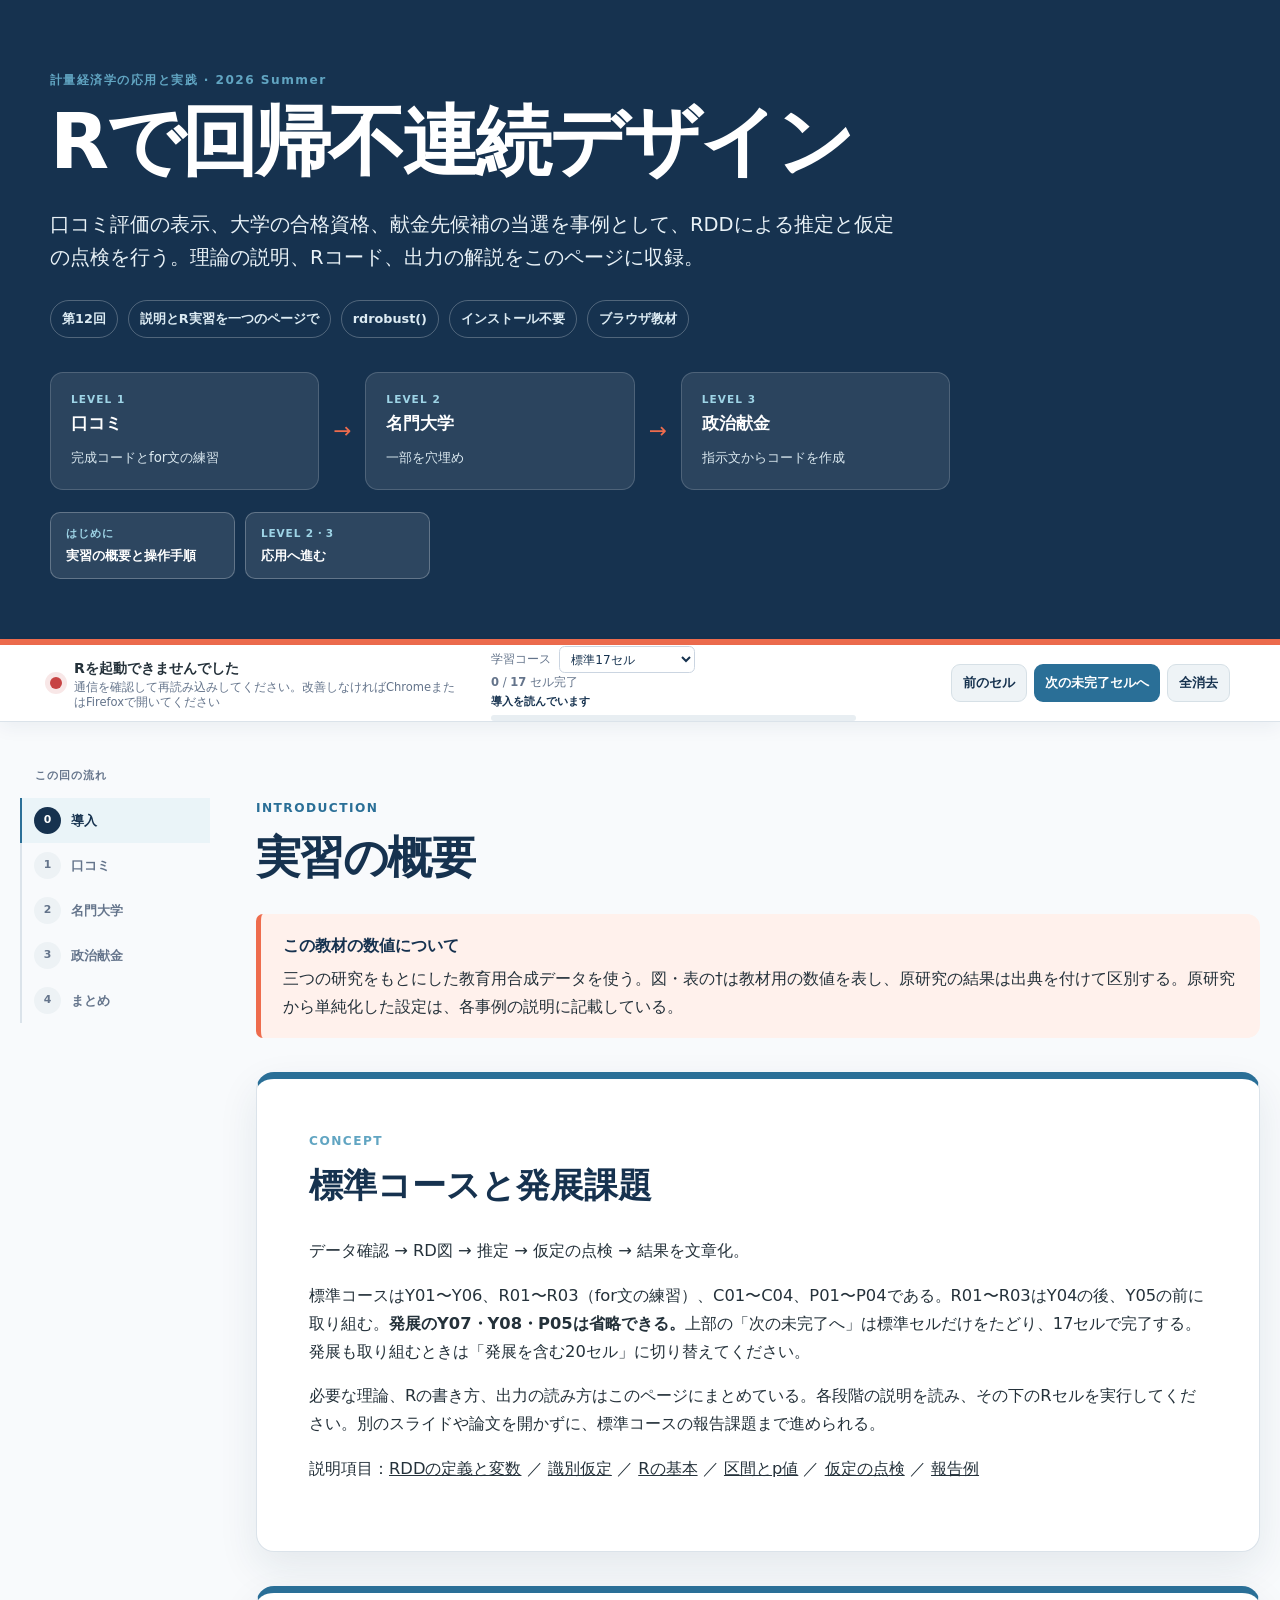
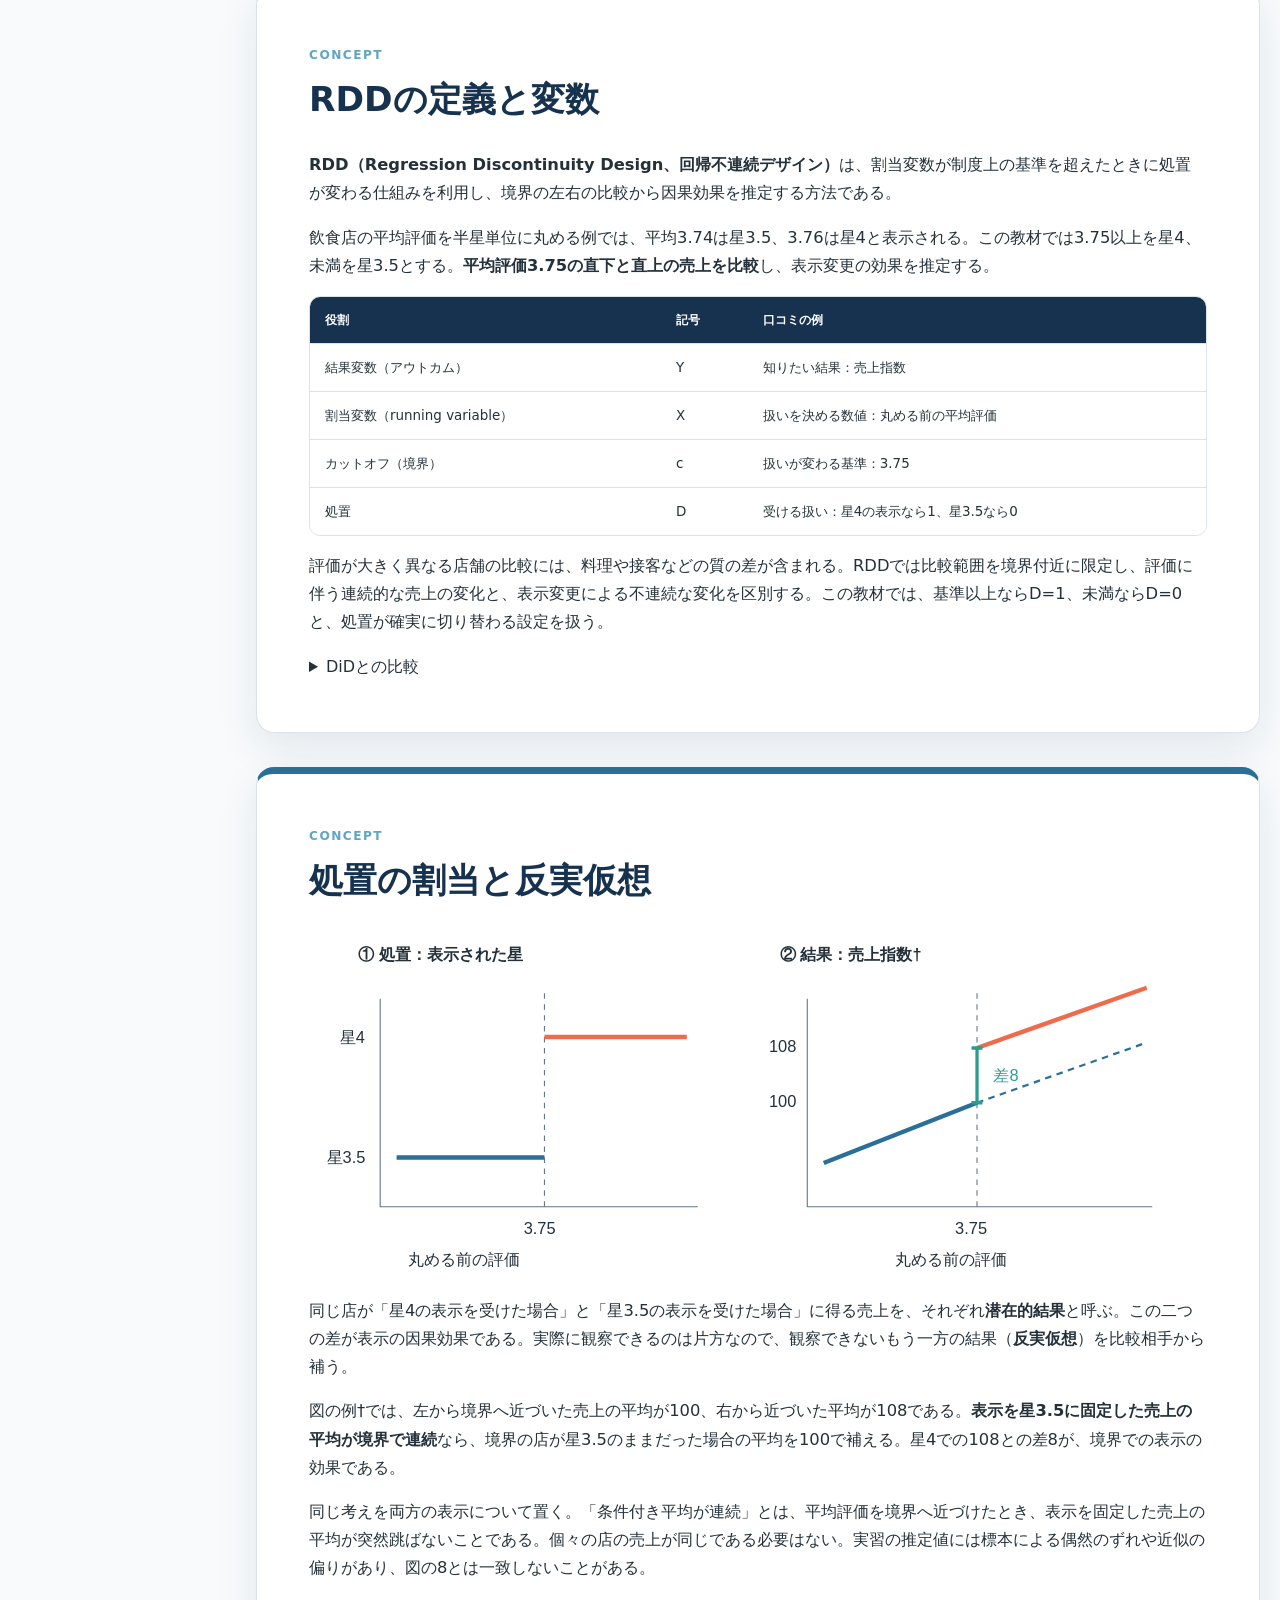
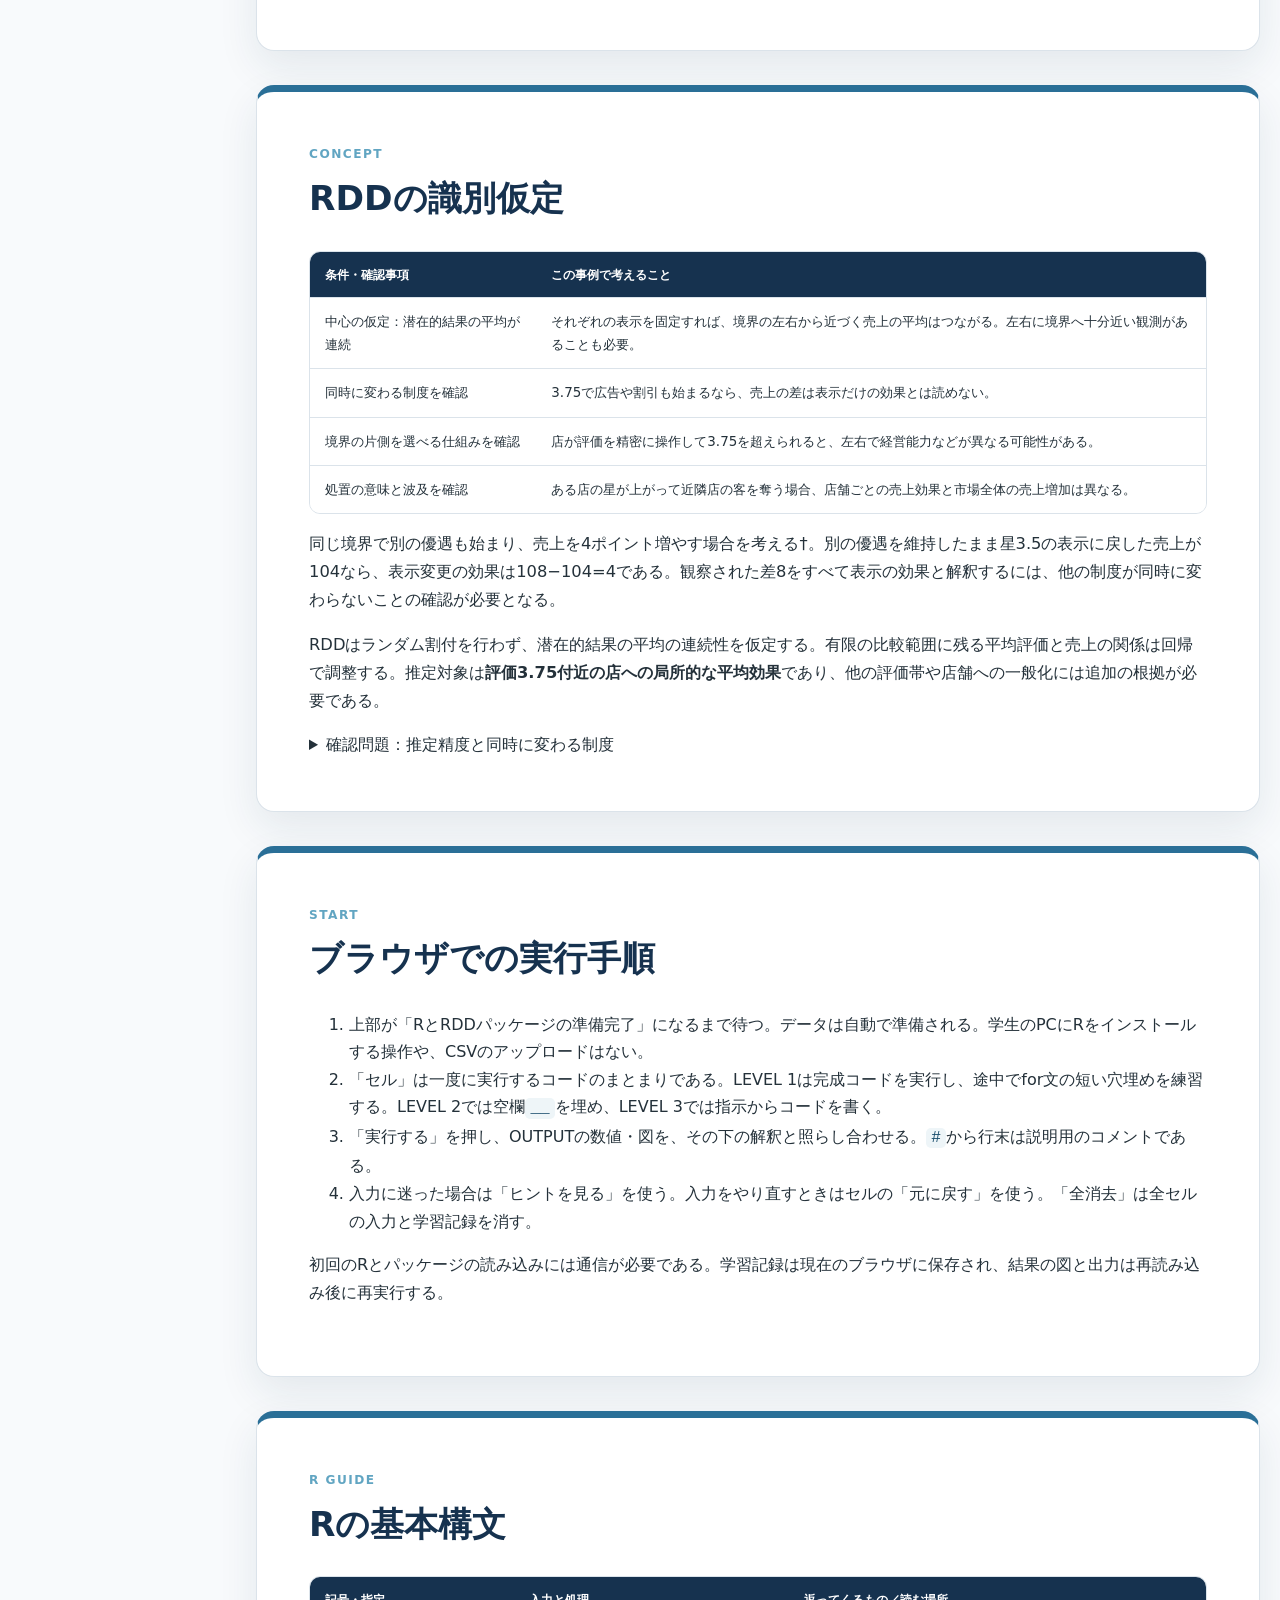
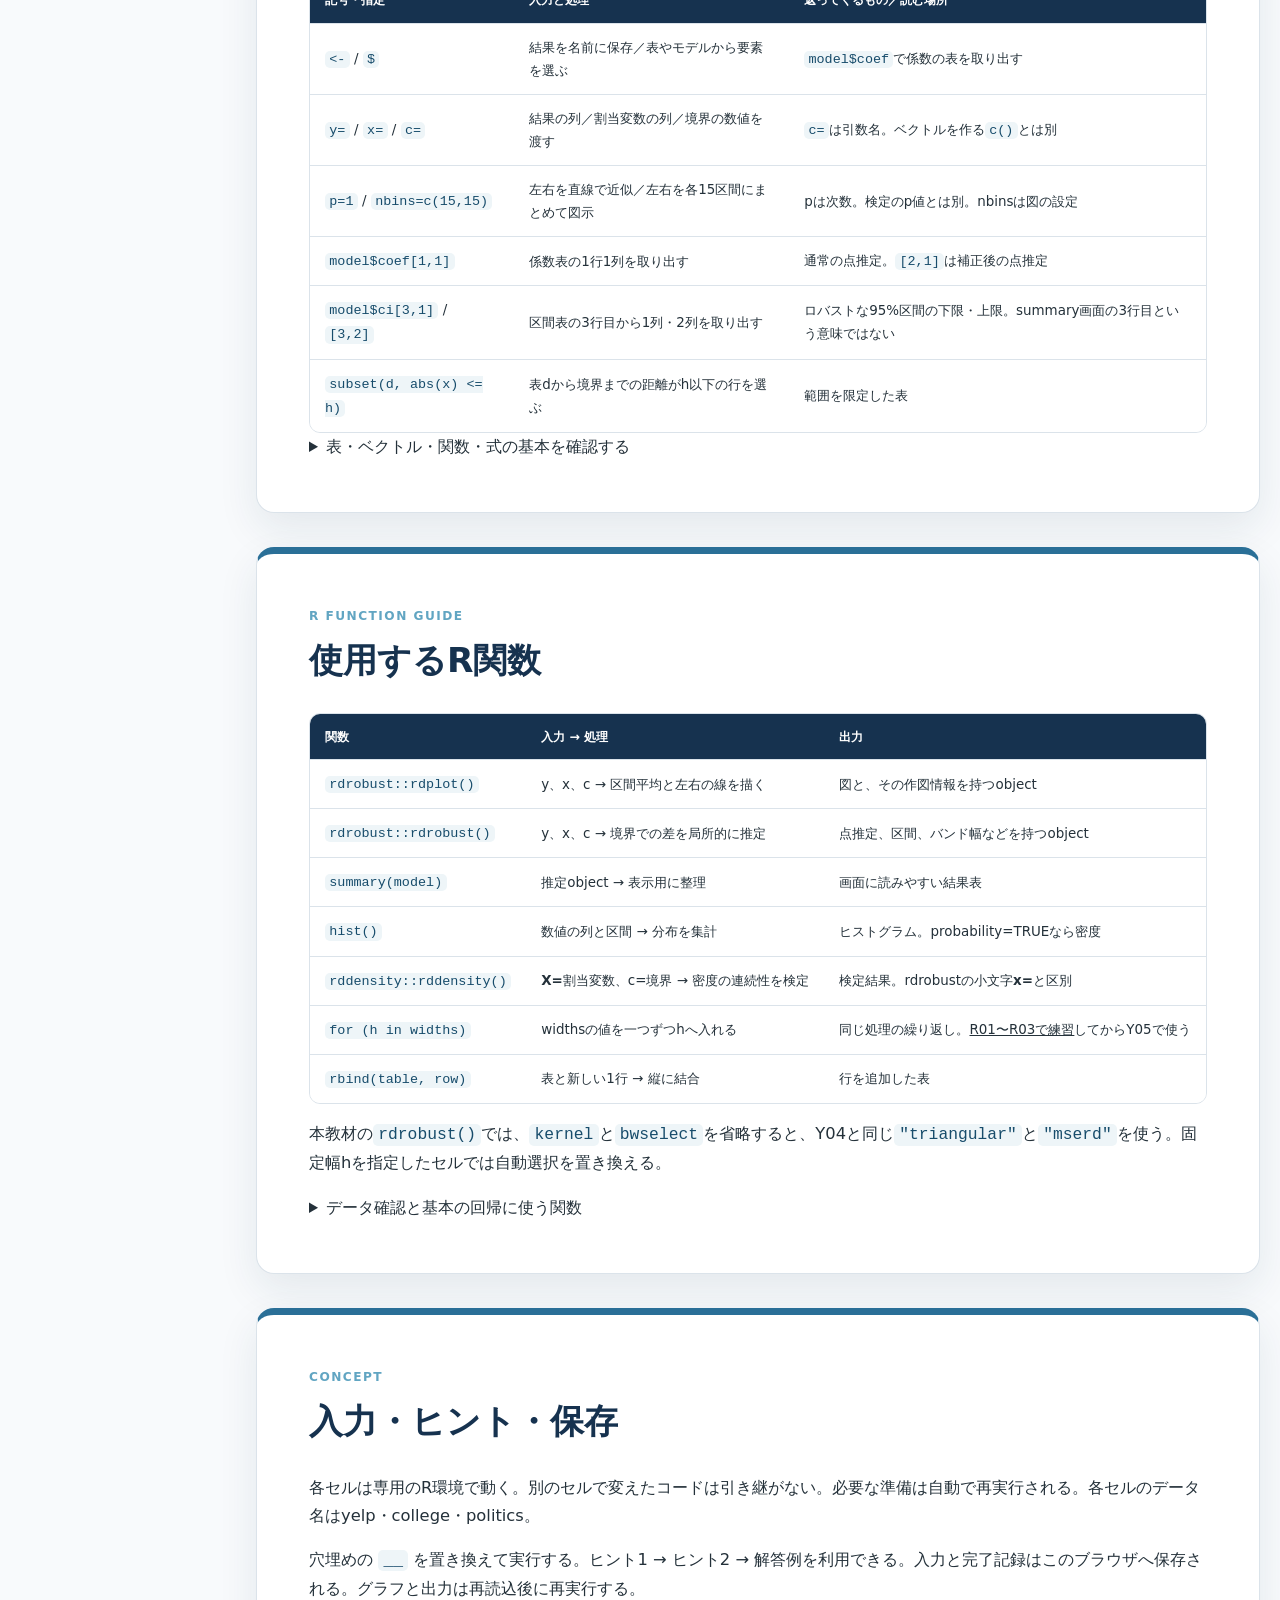
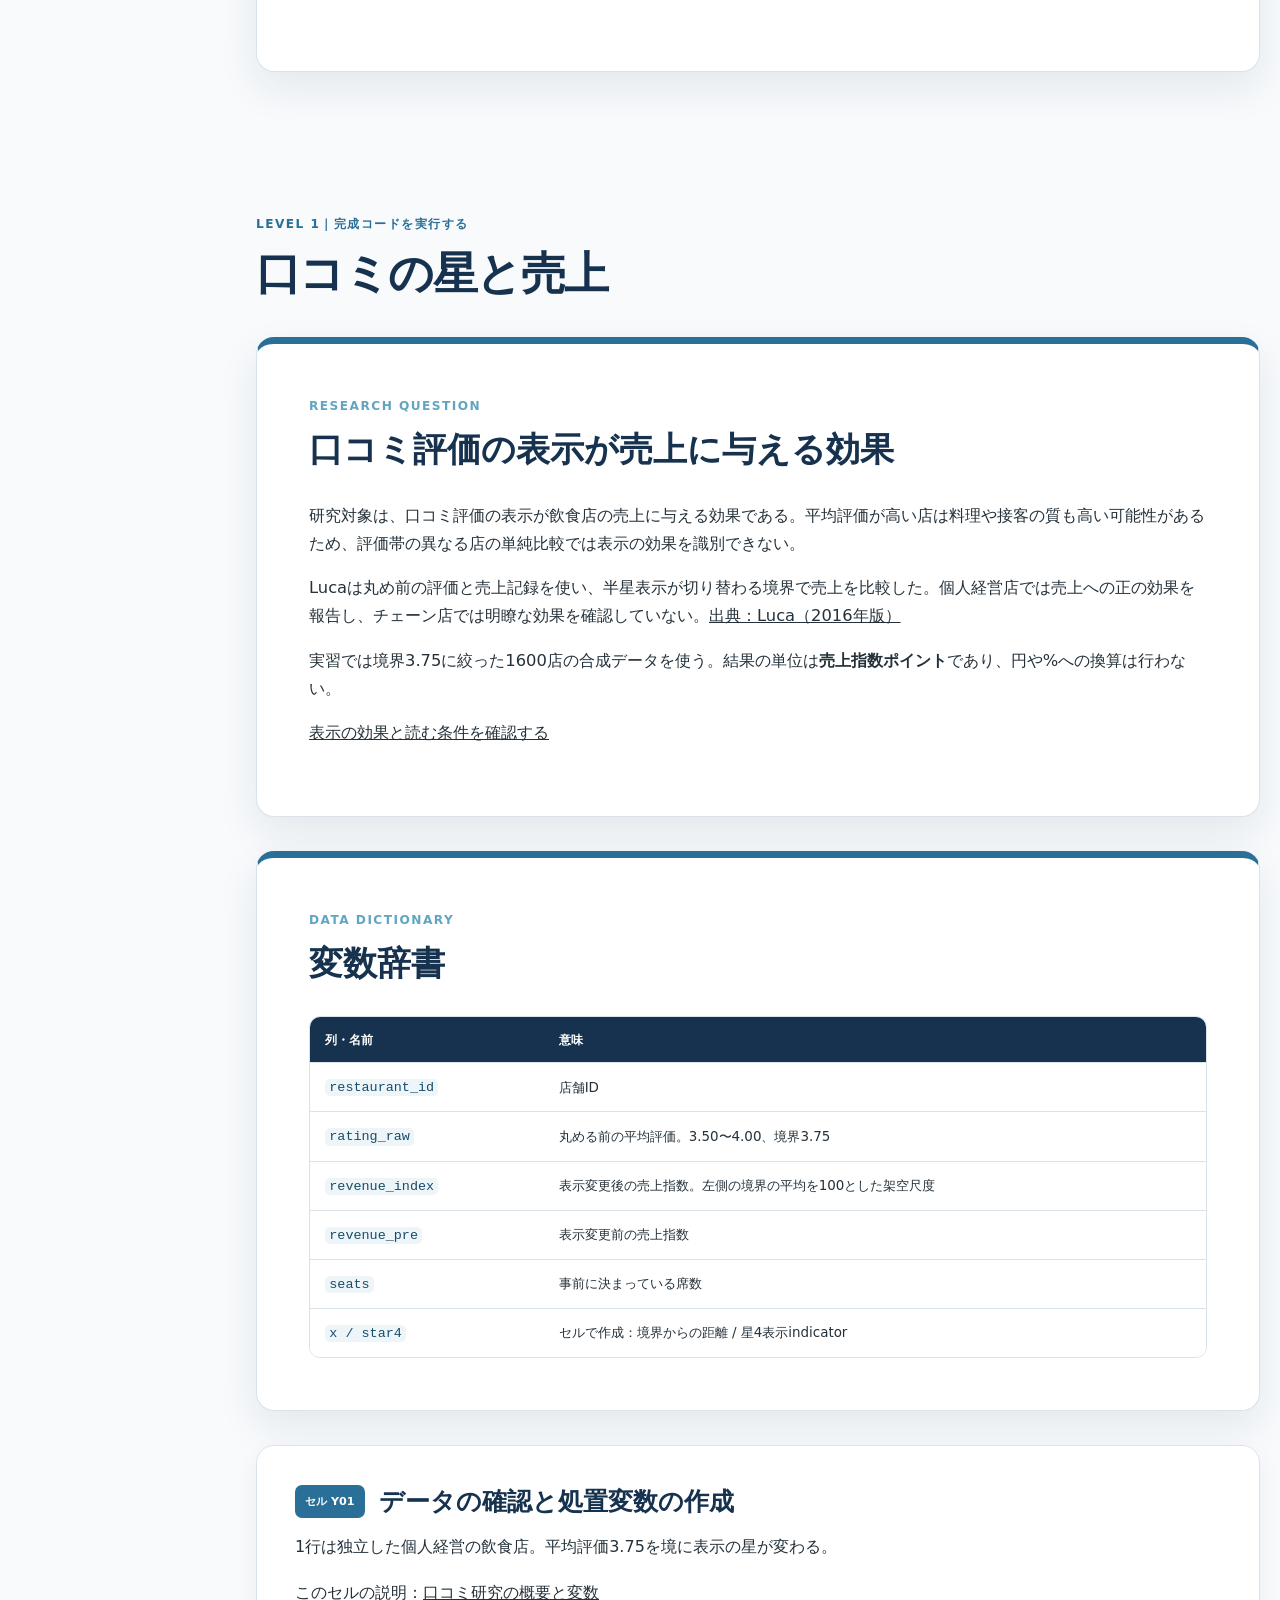
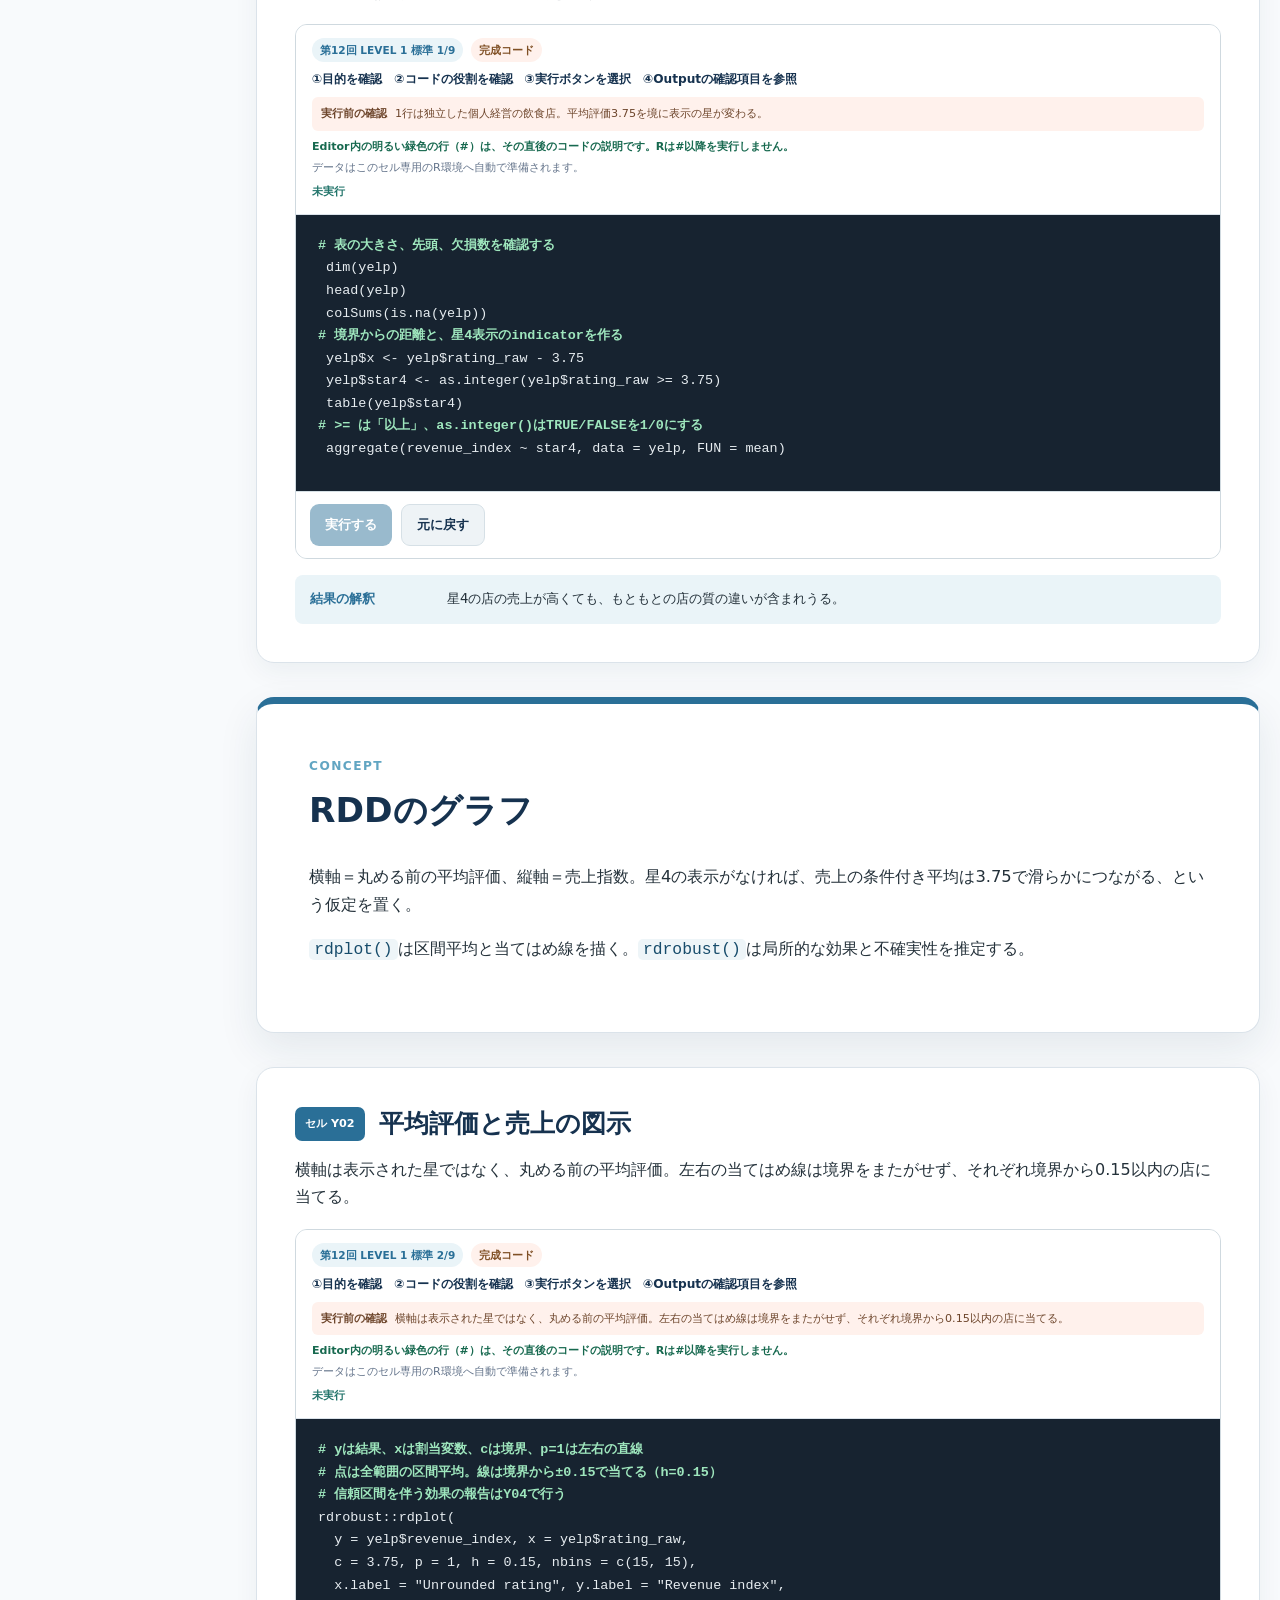
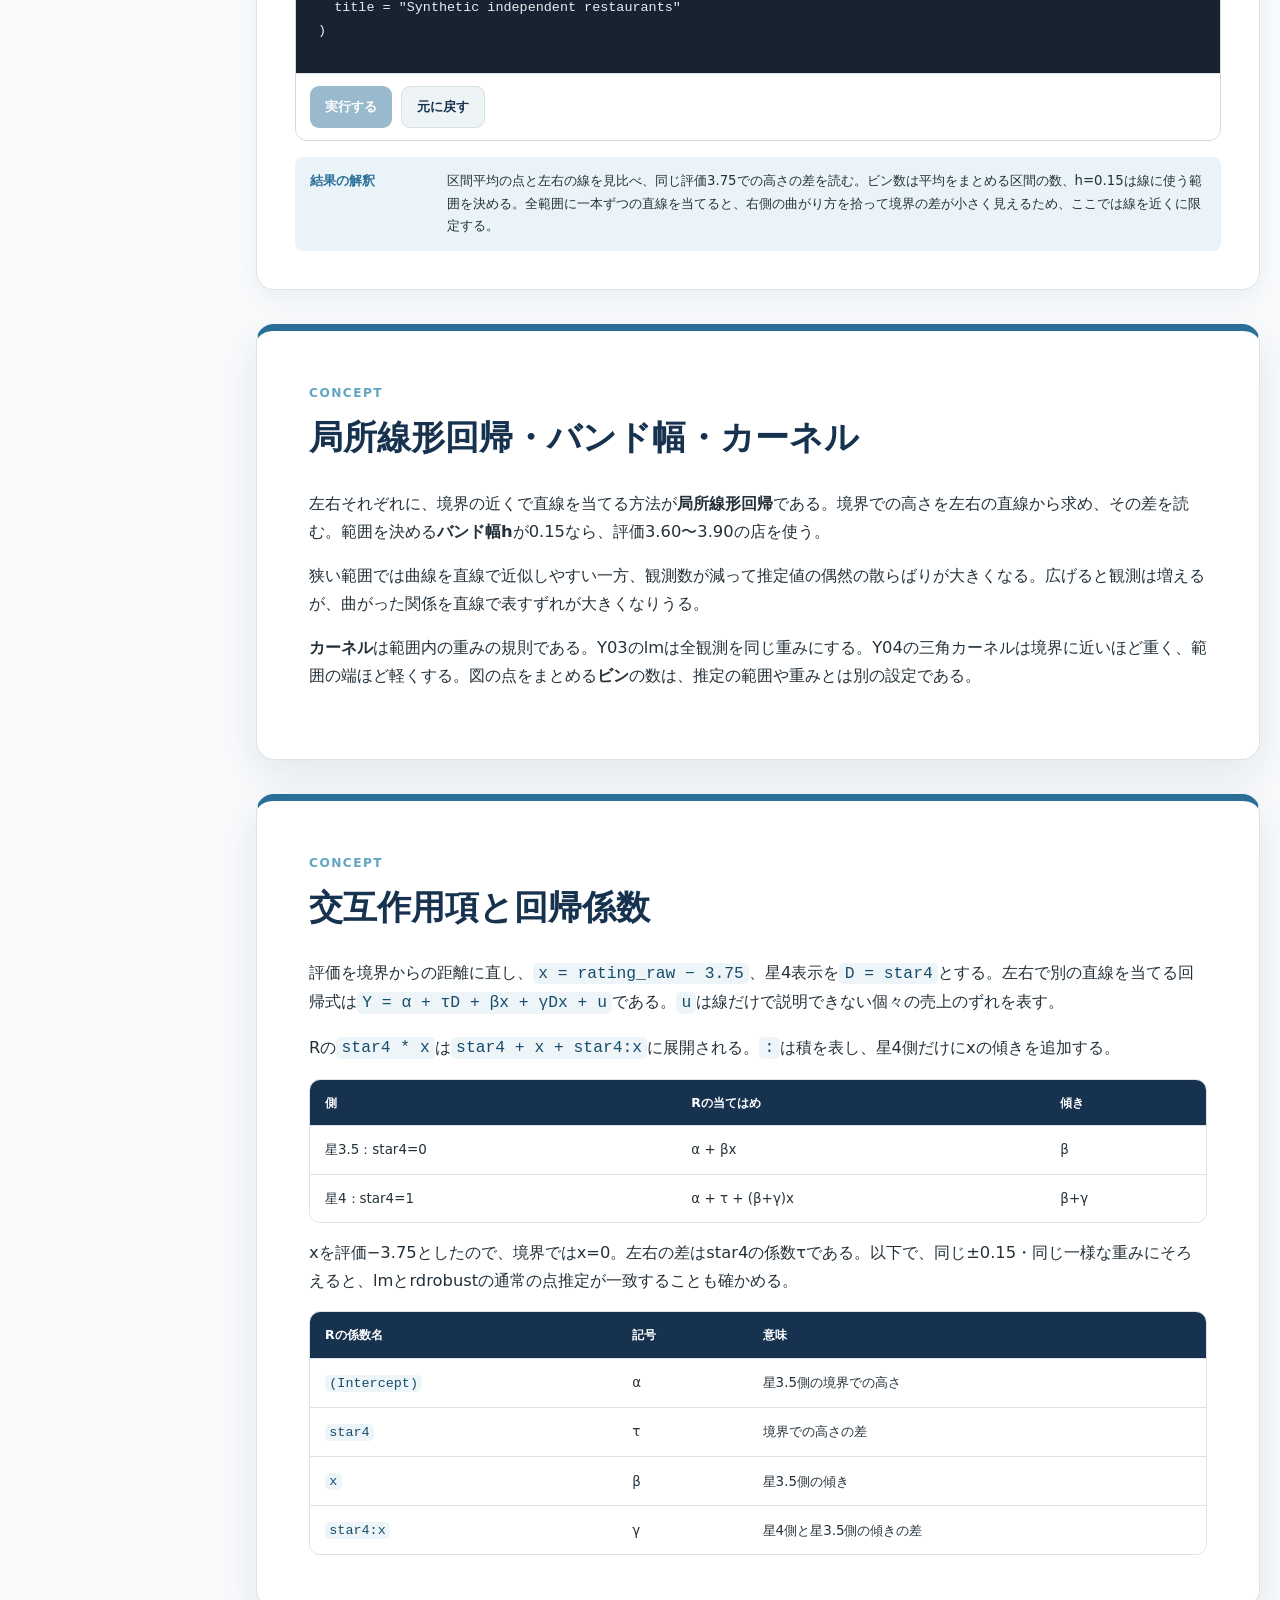
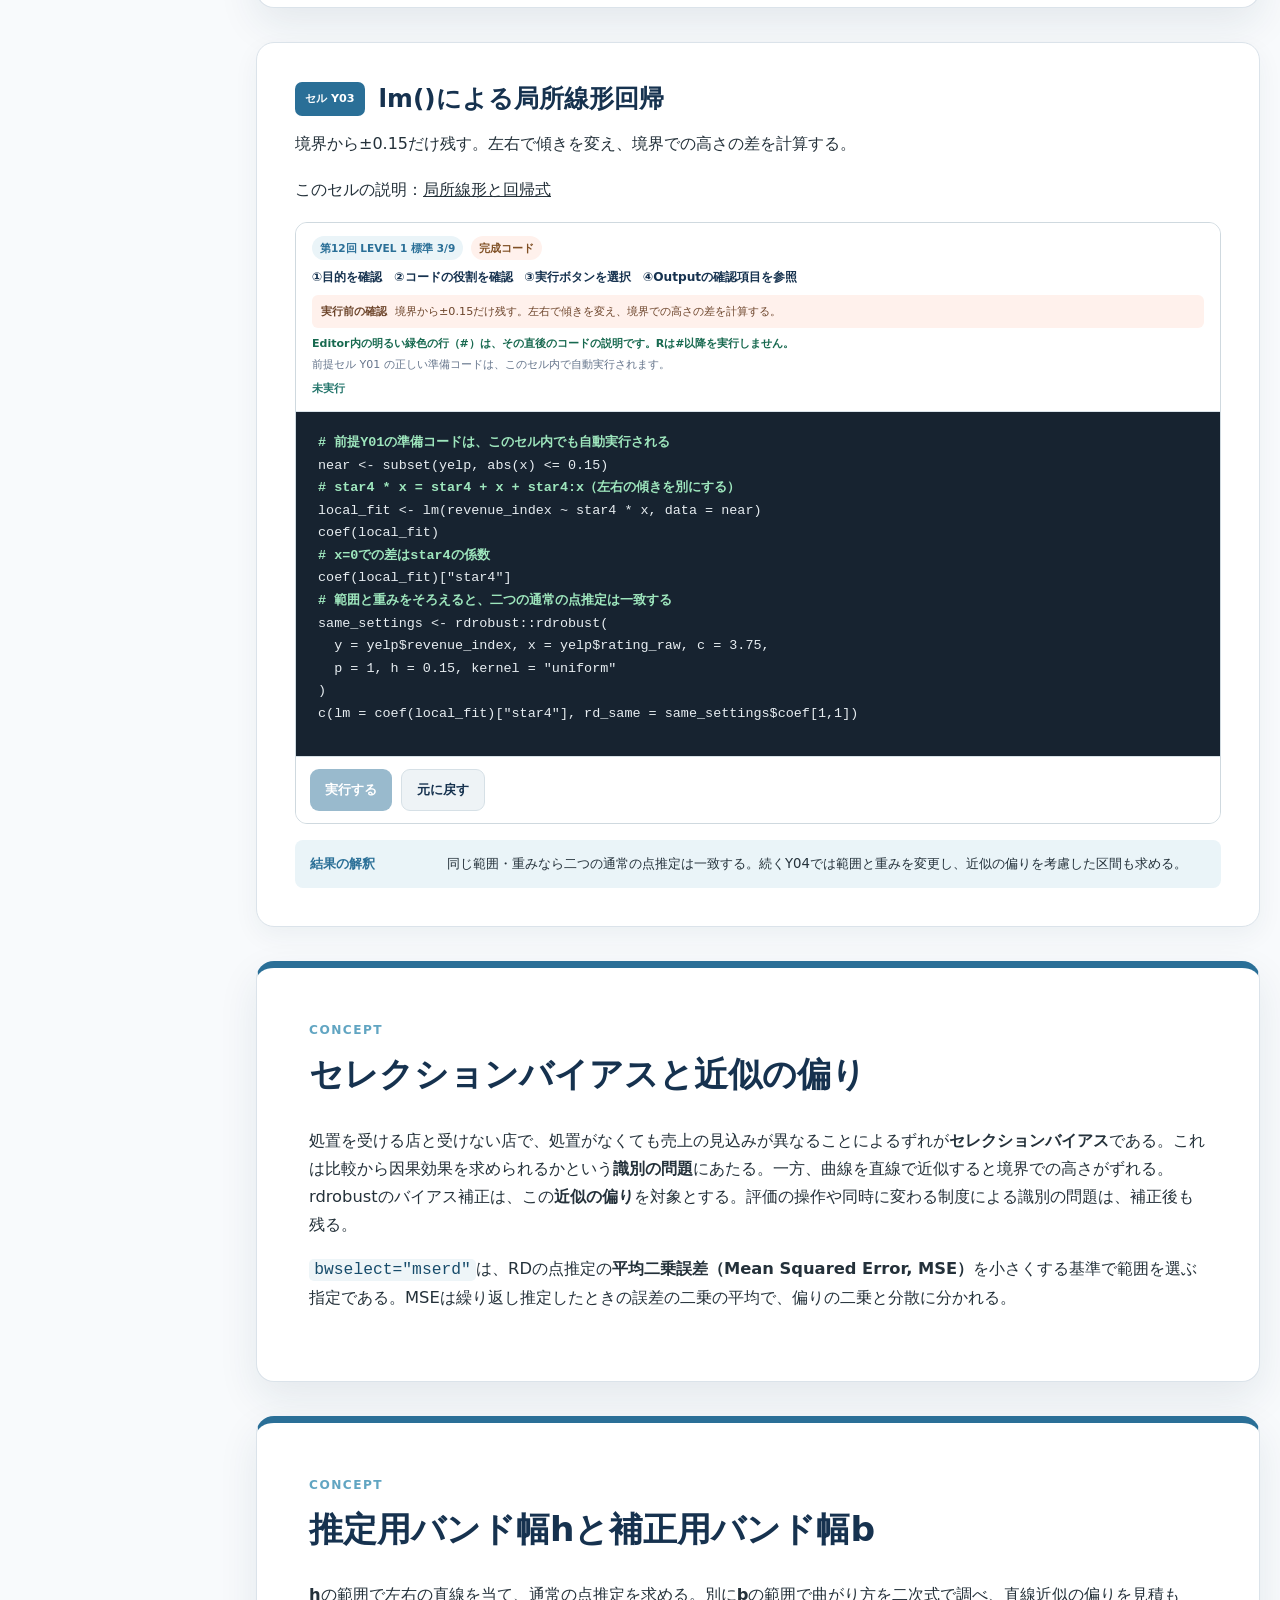
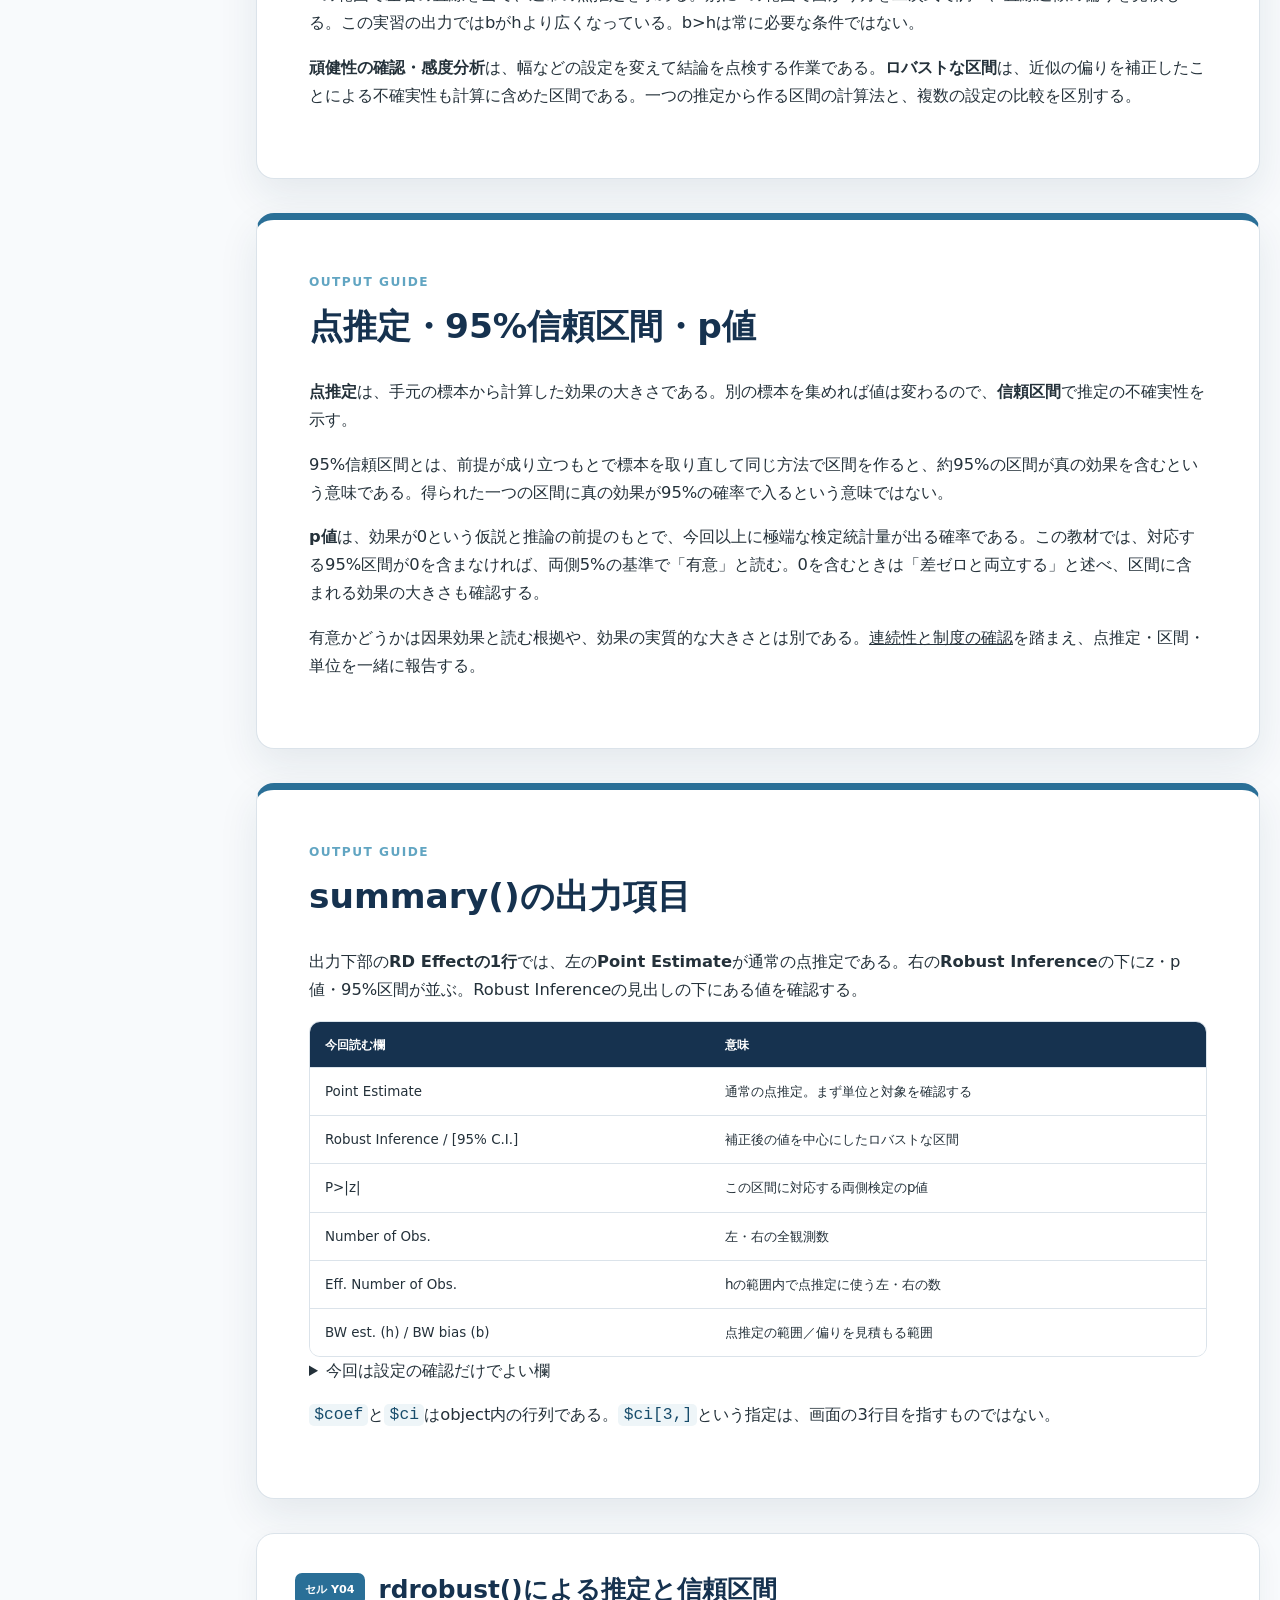
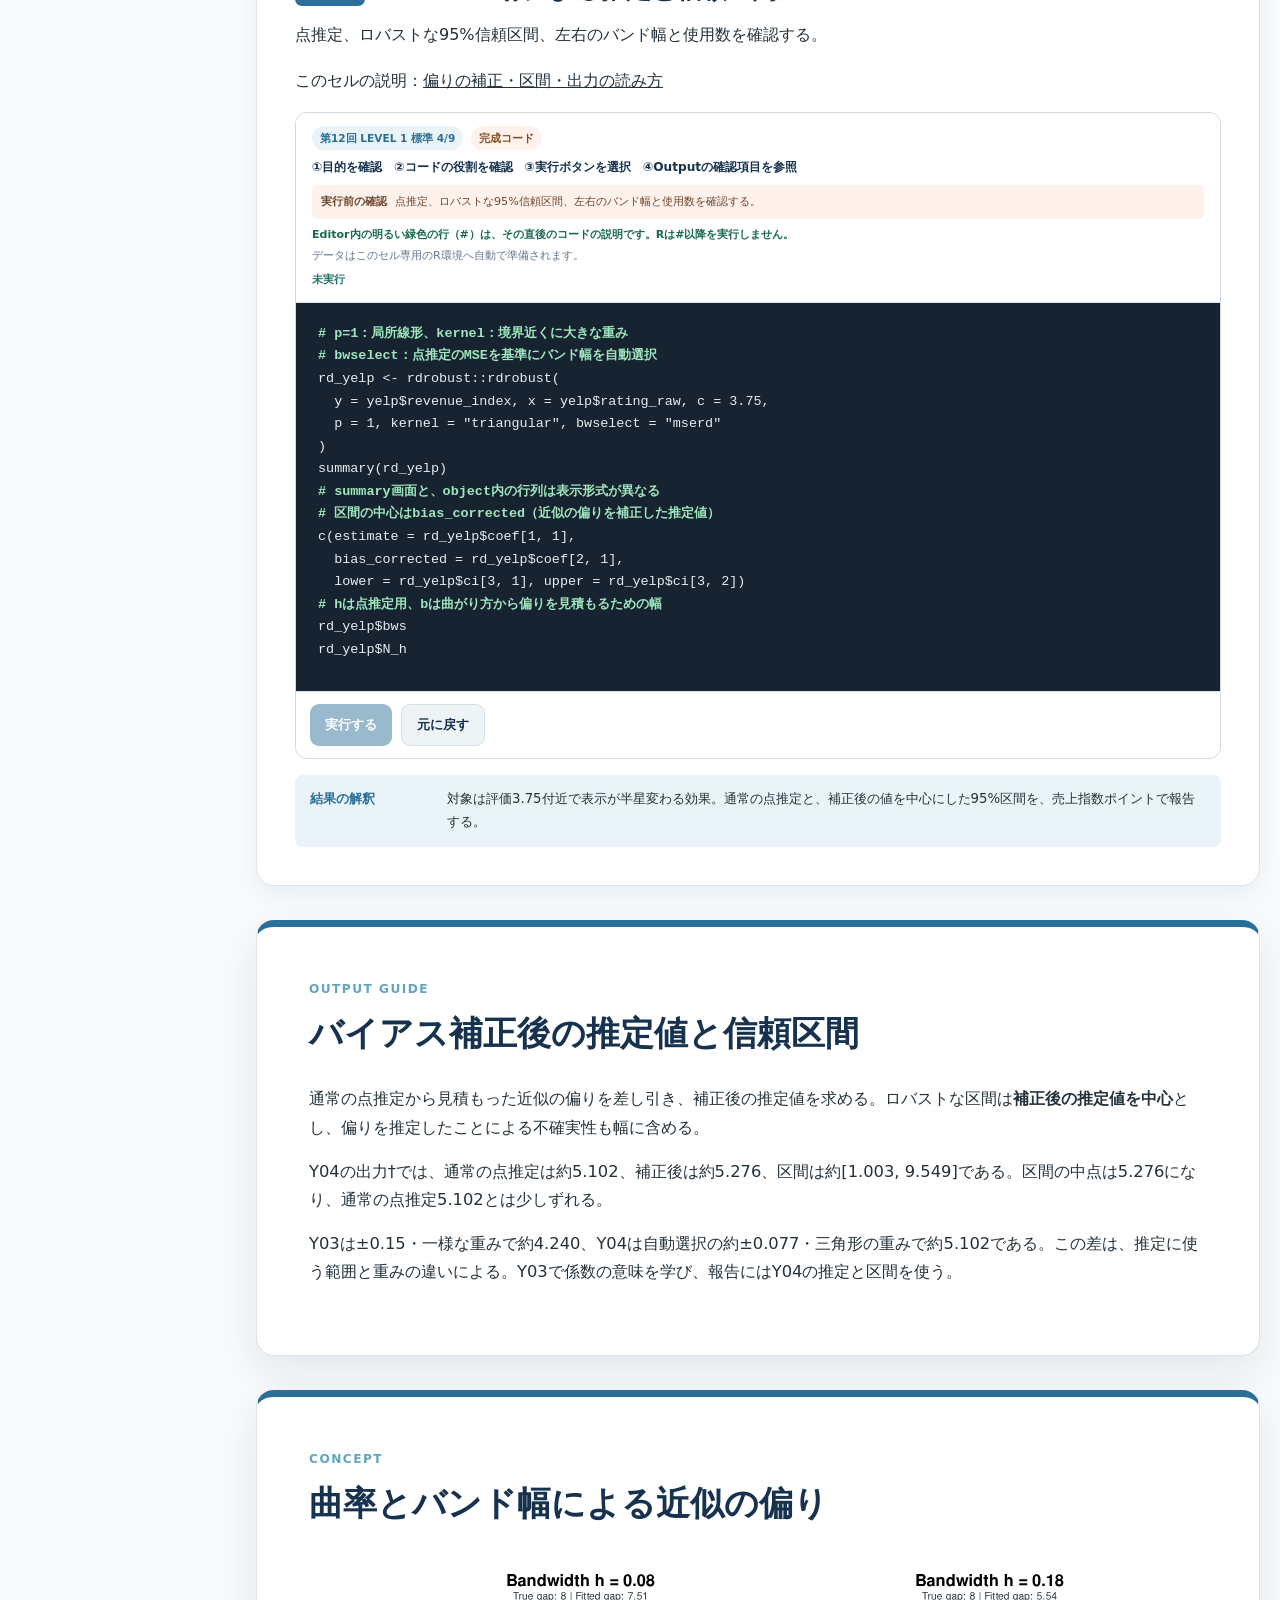
==== commit f2c54a7c: "Unify RDD lessons, add loop practice, and align the cutoff effect diagram" ====
--- a/rdd/index.html
+++ b/rdd/index.html
@@ -24,7 +24,7 @@
 <span>ブラウザ教材</span>
 </div>
 <div aria-label="三つの実習段階" class="difficulty-map">
-<article><span>LEVEL 1</span><strong>口コミ</strong><small>完成コードを実行</small></article>
+<article><span>LEVEL 1</span><strong>口コミ</strong><small>完成コードとfor文の練習</small></article>
 <i aria-hidden="true">→</i>
 <article><span>LEVEL 2</span><strong>名門大学</strong><small>一部を穴埋め</small></article>
 <i aria-hidden="true">→</i>
@@ -43,7 +43,7 @@
 <span aria-hidden="true" class="status-dot status-dot--loading" id="status-dot"></span>
 <div><strong id="status-title">Rを準備中</strong><span id="status-detail">初回は30秒から1分ほどかかります</span></div>
 </div>
-<div class="progress-block"><label class="course-mode-label" for="course-mode">学習コース <select id="course-mode"><option value="standard">標準14セル</option><option value="all">発展を含む18セル</option></select></label>
+<div class="progress-block"><label class="course-mode-label" for="course-mode">学習コース <select id="course-mode"><option value="standard">標準17セル</option><option value="all">発展を含む20セル</option></select></label>
 <span><b id="completed-count">0</b> / <b id="total-count">0</b> セル完了</span>
 <strong class="current-step" id="current-step">導入を読んでいます</strong>
 <div aria-valuemin="0" aria-valuenow="0" class="progress-track" id="progress-track" role="progressbar"><i id="progress-fill"></i></div>
@@ -65,12 +65,12 @@
 </nav>
 <div class="course-main"><section class="content-section" data-flow-section="intro" id="intro"><p class="section-label">INTRODUCTION</p><h2>実習の概要</h2>
 <div class="notice notice--important"><strong>この教材の数値について</strong><p>三つの研究をもとにした教育用合成データを使う。図・表の†は教材用の数値を表し、原研究の結果は出典を付けて区別する。原研究から単純化した設定は、各事例の説明に記載している。</p></div>
-<article class="concept-slide concept-slide--compact"><div class="slide-kicker">CONCEPT</div><h3>標準コースと発展課題</h3><p>データ確認 → RD図 → 推定 → 仮定の点検 → 結果を文章化。</p><p>標準コースはY01〜Y06、C01〜C04、P01〜P04である。<strong>発展のY07・Y08・C05・P05は省略できる。</strong>上部の「次の未完了へ」は標準セルだけをたどり、14セルで完了する。発展も取り組むときは「発展を含む18セル」に切り替えてください。</p><p>必要な理論、Rの書き方、出力の読み方はこのページにまとめている。各段階の説明を読み、その下のRセルを実行してください。別のスライドや論文を開かずに、標準コースの報告課題まで進められる。</p><p>説明項目：<a href="#rdd-basics">RDDの定義と変数</a> ／ <a href="#rd-assumptions">識別仮定</a> ／ <a href="#r-basics">Rの基本</a> ／ <a href="#interval-guide">区間とp値</a> ／ <a href="#diagnostics-guide">仮定の点検</a> ／ <a href="#report-example">報告例</a></p></article>
+<article class="concept-slide concept-slide--compact"><div class="slide-kicker">CONCEPT</div><h3>標準コースと発展課題</h3><p>データ確認 → RD図 → 推定 → 仮定の点検 → 結果を文章化。</p><p>標準コースはY01〜Y06、R01〜R03（for文の練習）、C01〜C04、P01〜P04である。R01〜R03はY04の後、Y05の前に取り組む。<strong>発展のY07・Y08・P05は省略できる。</strong>上部の「次の未完了へ」は標準セルだけをたどり、17セルで完了する。発展も取り組むときは「発展を含む20セル」に切り替えてください。</p><p>必要な理論、Rの書き方、出力の読み方はこのページにまとめている。各段階の説明を読み、その下のRセルを実行してください。別のスライドや論文を開かずに、標準コースの報告課題まで進められる。</p><p>説明項目：<a href="#rdd-basics">RDDの定義と変数</a> ／ <a href="#rd-assumptions">識別仮定</a> ／ <a href="#r-basics">Rの基本</a> ／ <a href="#interval-guide">区間とp値</a> ／ <a href="#diagnostics-guide">仮定の点検</a> ／ <a href="#report-example">報告例</a></p></article>
 <article class="concept-slide concept-slide--compact" id="rdd-basics"><div class="slide-kicker">CONCEPT</div><h3>RDDの定義と変数</h3>
 <p><strong>RDD（Regression Discontinuity Design、回帰不連続デザイン）</strong>は、割当変数が制度上の基準を超えたときに処置が変わる仕組みを利用し、境界の左右の比較から因果効果を推定する方法である。</p>
 <p>飲食店の平均評価を半星単位に丸める例では、平均3.74は星3.5、3.76は星4と表示される。この教材では3.75以上を星4、未満を星3.5とする。<strong>平均評価3.75の直下と直上の売上を比較</strong>し、表示変更の効果を推定する。</p>
 <div class="role-table-wrap"><table class="role-table"><thead><tr><th>役割</th><th>記号</th><th>口コミの例</th></tr></thead><tbody><tr><td>結果変数（アウトカム）</td><td>Y</td><td>知りたい結果：売上指数</td></tr><tr><td>割当変数（running variable）</td><td>X</td><td>扱いを決める数値：丸める前の平均評価</td></tr><tr><td>カットオフ（境界）</td><td>c</td><td>扱いが変わる基準：3.75</td></tr><tr><td>処置</td><td>D</td><td>受ける扱い：星4の表示なら1、星3.5なら0</td></tr></tbody></table></div>
-<p>評価が大きく異なる店舗の比較には、料理や接客などの質の差が含まれる。RDDでは比較範囲を境界付近に限定し、評価に伴う連続的な売上の変化と、表示変更による不連続な変化を区別する。処置が境界で確実に切り替わる場合を<strong>Sharp RD</strong>と呼ぶ。</p>
+<p>評価が大きく異なる店舗の比較には、料理や接客などの質の差が含まれる。RDDでは比較範囲を境界付近に限定し、評価に伴う連続的な売上の変化と、表示変更による不連続な変化を区別する。この教材では、基準以上ならD=1、未満ならD=0と、処置が確実に切り替わる設定を扱う。</p>
 <details><summary>DiDとの比較</summary><p>DiDは、処置を受けた群の時間変化から、対照群の時間変化を引く方法である。RDDでは時間の前後に代えて、制度の境界の左右を比較する。分析者が単に中央値で二群に分けても、それによって処置が変わる制度がなければRDDにはならない。</p></details>
 </article>
 <article class="concept-slide" id="counterfactual-guide"><div class="slide-kicker">CONCEPT</div><h3>処置の割当と反実仮想</h3>
@@ -83,14 +83,14 @@
 <path d="M215 95H345 M610 105L765 50" fill="none" stroke="#EE6C4D" stroke-width="4"></path>
 <path d="M610 155L765 100" fill="none" stroke="#2A6F97" stroke-dasharray="6 5" stroke-width="2"></path>
 <text x="16" y="210">星3.5</text><text x="28" y="100">星4</text><text x="420" y="159">100</text><text x="420" y="109">108</text>
-<path d="M635 105V155" stroke="#2A9D8F" stroke-width="3"></path><text fill="#2A9D8F" x="645" y="143">差8</text>
+<path id="cutoff-effect" d="M610 105V155 M605 105H615 M605 155H615" fill="none" stroke="#2A9D8F" stroke-width="3"></path><text fill="#2A9D8F" x="625" y="135">差8</text>
 <text x="196" y="275">3.75</text><text x="590" y="275">3.75</text><text x="90" y="303">丸める前の評価</text><text x="535" y="303">丸める前の評価</text></g></svg>
 <div><p>同じ店が「星4の表示を受けた場合」と「星3.5の表示を受けた場合」に得る売上を、それぞれ<strong>潜在的結果</strong>と呼ぶ。この二つの差が表示の因果効果である。実際に観察できるのは片方なので、観察できないもう一方の結果（<strong>反実仮想</strong>）を比較相手から補う。</p><p>図の例†では、左から境界へ近づいた売上の平均が100、右から近づいた平均が108である。<strong>表示を星3.5に固定した売上の平均が境界で連続</strong>なら、境界の店が星3.5のままだった場合の平均を100で補える。星4での108との差8が、境界での表示の効果である。</p><p>同じ考えを両方の表示について置く。「条件付き平均が連続」とは、平均評価を境界へ近づけたとき、表示を固定した売上の平均が突然跳ばないことである。個々の店の売上が同じである必要はない。実習の推定値には標本による偶然のずれや近似の偏りがあり、図の8とは一致しないことがある。</p></div></article><article class="concept-slide concept-slide--compact" id="rd-assumptions"><div class="slide-kicker">CONCEPT</div><h3>RDDの識別仮定</h3><div class="role-table-wrap"><table class="role-table"><thead><tr><th>条件・確認事項</th><th>この事例で考えること</th></tr></thead><tbody><tr><td>中心の仮定：潜在的結果の平均が連続</td><td>それぞれの表示を固定すれば、境界の左右から近づく売上の平均はつながる。左右に境界へ十分近い観測があることも必要。</td></tr><tr><td>同時に変わる制度を確認</td><td>3.75で広告や割引も始まるなら、売上の差は表示だけの効果とは読めない。</td></tr><tr><td>境界の片側を選べる仕組みを確認</td><td>店が評価を精密に操作して3.75を超えられると、左右で経営能力などが異なる可能性がある。</td></tr><tr><td>処置の意味と波及を確認</td><td>ある店の星が上がって近隣店の客を奪う場合、店舗ごとの売上効果と市場全体の売上増加は異なる。</td></tr></tbody></table></div>
 <p>同じ境界で別の優遇も始まり、売上を4ポイント増やす場合を考える†。別の優遇を維持したまま星3.5の表示に戻した売上が104なら、表示変更の効果は108−104=4である。観察された差8をすべて表示の効果と解釈するには、他の制度が同時に変わらないことの確認が必要となる。</p>
 <p>RDDはランダム割付を行わず、潜在的結果の平均の連続性を仮定する。有限の比較範囲に残る平均評価と売上の関係は回帰で調整する。推定対象は<strong>評価3.75付近の店への局所的な平均効果</strong>であり、他の評価帯や店舗への一般化には追加の根拠が必要である。</p>
 <details><summary>確認問題：推定精度と同時に変わる制度</summary><p>標本を増やしても、表示と別の優遇の効果を分離できるとは限らない。観察された差8を精密に推定することと、そのうち表示の効果がいくつかを識別することは別の問題である。</p></details>
 </article>
-<article class="concept-slide concept-slide--compact" id="browser-start"><div class="slide-kicker">START</div><h3>ブラウザでの実行手順</h3><ol><li>上部が「RとRDDパッケージの準備完了」になるまで待つ。データは自動で準備される。学生のPCにRをインストールする操作や、CSVのアップロードはない。</li><li>「セル」は一度に実行するコードのまとまりである。LEVEL 1はそのまま実行し、LEVEL 2では空欄<code>__</code>を埋め、LEVEL 3では指示からコードを書く。</li><li>「実行する」を押し、OUTPUTの数値・図を、その下の解釈と照らし合わせる。<code>#</code>から行末は説明用のコメントである。</li><li>入力に迷った場合は「ヒントを見る」を使う。入力をやり直すときはセルの「元に戻す」を使う。「全消去」は全セルの入力と学習記録を消す。</li></ol><p>初回のRとパッケージの読み込みには通信が必要である。学習記録は現在のブラウザに保存され、結果の図と出力は再読み込み後に再実行する。</p></article><article class="concept-slide concept-slide--compact" id="r-basics"><div class="slide-kicker">R GUIDE</div><h3>Rの基本構文</h3><div class="role-table-wrap"><table class="role-table"><thead><tr><th>記号・指定</th><th>入力と処理</th><th>返ってくるもの／読む場所</th></tr></thead><tbody><tr><td><code>&lt;-</code> / <code>$</code></td><td>結果を名前に保存／表やモデルから要素を選ぶ</td><td><code>model$coef</code>で係数の表を取り出す</td></tr><tr><td><code>y=</code> / <code>x=</code> / <code>c=</code></td><td>結果の列／割当変数の列／境界の数値を渡す</td><td><code>c=</code>は引数名。ベクトルを作る<code>c()</code>とは別</td></tr><tr><td><code>p=1</code> / <code>nbins=c(15,15)</code></td><td>左右を直線で近似／左右を各15区間にまとめて図示</td><td>pは次数。検定のp値とは別。nbinsは図の設定</td></tr><tr><td><code>model$coef[1,1]</code></td><td>係数表の1行1列を取り出す</td><td>通常の点推定。<code>[2,1]</code>は補正後の点推定</td></tr><tr><td><code>model$ci[3,1]</code> / <code>[3,2]</code></td><td>区間表の3行目から1列・2列を取り出す</td><td>ロバストな95%区間の下限・上限。summary画面の3行目という意味ではない</td></tr><tr><td><code>subset(d, abs(x) &lt;= h)</code></td><td>表dから境界までの距離がh以下の行を選ぶ</td><td>範囲を限定した表</td></tr></tbody></table></div><details><summary>表・ベクトル・関数・式の基本を確認する</summary><p>データフレームは行と列を持つ表、ベクトルは値の並びである。<code>yelp</code>は店の表で、<code>yelp$rating_raw</code>はその中の評価の列を取り出す。計算結果を保存したものをobject（オブジェクト）と呼ぶ。</p><p>関数は<code>関数名(引数名 = 値)</code>で呼び出す。<code>rdrobust::rdplot()</code>の<code>::</code>は、rdrobustというパッケージに入っているrdplot関数を使う指定である。<code>"Revenue index"</code>のような引用符は文字列を表す。</p><div class="role-table-wrap"><table class="role-table"><thead><tr><th>書き方</th><th>意味</th></tr></thead><tbody><tr><td><code>c(0.08, 0.12, 0.18)</code></td><td>三つの数をベクトルにまとめる。</td></tr><tr><td><code>rating_raw &gt;= 3.75</code></td><td>以上かどうかをTRUE/FALSEで判定する。<code>as.integer()</code>でTRUEを1、FALSEを0に変える。0/1の列をindicator（指示変数）と呼ぶ。</td></tr><tr><td><code>abs(x)</code></td><td>絶対値。境界を0としたとき、符号を除いた距離になる。</td></tr><tr><td><code>y ~ x</code></td><td>yをxで説明する式。<code>+</code>は項の追加、<code>a:b</code>はaとbの積、<code>a*b</code>はa+b+a:b。</td></tr><tr><td><code>data = near</code></td><td>式の変数をnearという表から探す。</td></tr><tr><td><code>for (h in widths) { ... }</code></td><td>widthsの値を順番にhへ入れ、波括弧の中を繰り返す。</td></tr></tbody></table></div></details></article><article class="concept-slide concept-slide--compact"><div class="slide-kicker">R FUNCTION GUIDE</div><h3>使用するR関数</h3><div class="role-table-wrap"><table class="role-table"><thead><tr><th>関数</th><th>入力 → 処理</th><th>出力</th></tr></thead><tbody><tr><td><code>rdrobust::rdplot()</code></td><td>y、x、c → 区間平均と左右の線を描く</td><td>図と、その作図情報を持つobject</td></tr><tr><td><code>rdrobust::rdrobust()</code></td><td>y、x、c → 境界での差を局所的に推定</td><td>点推定、区間、バンド幅などを持つobject</td></tr><tr><td><code>summary(model)</code></td><td>推定object → 表示用に整理</td><td>画面に読みやすい結果表</td></tr><tr><td><code>hist()</code></td><td>数値の列と区間 → 分布を集計</td><td>ヒストグラム。probability=TRUEなら密度</td></tr><tr><td><code>rddensity::rddensity()</code></td><td><strong>X=</strong>割当変数、c=境界 → 密度の連続性を検定</td><td>検定結果。rdrobustの小文字<strong>x=</strong>と区別</td></tr><tr><td><code>fuzzy=college$enrolled</code></td><td>rdrobustに実際の処置（0/1）も渡す</td><td>入学率のジャンプを用いたFuzzy RDの推定</td></tr><tr><td><code>for (h in widths)</code></td><td>widthsの値を一つずつhへ入れる</td><td>同じ処理の繰り返し。Y05で1行ずつ説明する</td></tr><tr><td><code>rbind(table, row)</code></td><td>表と新しい1行 → 縦に結合</td><td>行を追加した表</td></tr></tbody></table></div><p>本教材の<code>rdrobust()</code>では、<code>kernel</code>と<code>bwselect</code>を省略すると、Y04と同じ<code>"triangular"</code>と<code>"mserd"</code>を使う。固定幅hを指定したセルでは自動選択を置き換える。</p><details><summary>データ確認と基本の回帰に使う関数</summary><div class="role-table-wrap"><table class="role-table"><thead><tr><th>関数・指定</th><th>入力 → 処理 → 出力</th></tr></thead><tbody><tr><td><code>dim(d)</code> / <code>head(d)</code></td><td>表d → 大きさ／先頭を確認 → 行数・列数／最初の6行。</td></tr><tr><td><code>colSums(is.na(d))</code></td><td>表d → 欠損をTRUEとし列ごとに足す → 各列の欠損数。</td></tr><tr><td><code>table(d$star4)</code></td><td>0/1の列 → 値ごとに数える → 各群の観測数。</td></tr><tr><td><code>aggregate(y ~ group, data=d, FUN=mean)</code></td><td>表d → group別にyを平均する → 二群の平均値の表。</td></tr><tr><td><code>lm(y ~ d*x, data=near)</code></td><td>選んだ範囲の表 → 回帰式を当てはめる → 回帰の結果object。</td></tr><tr><td><code>coef(model)</code></td><td>回帰object → 係数を取り出す → 名前付きの数値。<code>["star4"]</code>で該当する係数を選ぶ。</td></tr><tr><td><code>data.frame(h=..., estimate=...)</code></td><td>名前を付けた値 → 列にまとめる → 結果表。値が一つずつなら1行の表。</td></tr><tr><td><code>seq(3.5, 4, by=0.025)</code></td><td>始点・終点・刻み → 等間隔の値を作る → ヒストグラムの区切りに使うベクトル。</td></tr><tr><td><code>abline(v=3.75)</code></td><td>数値 → 現在の図に縦線を追加 → 境界を示す線。</td></tr></tbody></table></div></details></article>
+<article class="concept-slide concept-slide--compact" id="browser-start"><div class="slide-kicker">START</div><h3>ブラウザでの実行手順</h3><ol><li>上部が「RとRDDパッケージの準備完了」になるまで待つ。データは自動で準備される。学生のPCにRをインストールする操作や、CSVのアップロードはない。</li><li>「セル」は一度に実行するコードのまとまりである。LEVEL 1は完成コードを実行し、途中でfor文の短い穴埋めを練習する。LEVEL 2では空欄<code>__</code>を埋め、LEVEL 3では指示からコードを書く。</li><li>「実行する」を押し、OUTPUTの数値・図を、その下の解釈と照らし合わせる。<code>#</code>から行末は説明用のコメントである。</li><li>入力に迷った場合は「ヒントを見る」を使う。入力をやり直すときはセルの「元に戻す」を使う。「全消去」は全セルの入力と学習記録を消す。</li></ol><p>初回のRとパッケージの読み込みには通信が必要である。学習記録は現在のブラウザに保存され、結果の図と出力は再読み込み後に再実行する。</p></article><article class="concept-slide concept-slide--compact" id="r-basics"><div class="slide-kicker">R GUIDE</div><h3>Rの基本構文</h3><div class="role-table-wrap"><table class="role-table"><thead><tr><th>記号・指定</th><th>入力と処理</th><th>返ってくるもの／読む場所</th></tr></thead><tbody><tr><td><code>&lt;-</code> / <code>$</code></td><td>結果を名前に保存／表やモデルから要素を選ぶ</td><td><code>model$coef</code>で係数の表を取り出す</td></tr><tr><td><code>y=</code> / <code>x=</code> / <code>c=</code></td><td>結果の列／割当変数の列／境界の数値を渡す</td><td><code>c=</code>は引数名。ベクトルを作る<code>c()</code>とは別</td></tr><tr><td><code>p=1</code> / <code>nbins=c(15,15)</code></td><td>左右を直線で近似／左右を各15区間にまとめて図示</td><td>pは次数。検定のp値とは別。nbinsは図の設定</td></tr><tr><td><code>model$coef[1,1]</code></td><td>係数表の1行1列を取り出す</td><td>通常の点推定。<code>[2,1]</code>は補正後の点推定</td></tr><tr><td><code>model$ci[3,1]</code> / <code>[3,2]</code></td><td>区間表の3行目から1列・2列を取り出す</td><td>ロバストな95%区間の下限・上限。summary画面の3行目という意味ではない</td></tr><tr><td><code>subset(d, abs(x) &lt;= h)</code></td><td>表dから境界までの距離がh以下の行を選ぶ</td><td>範囲を限定した表</td></tr></tbody></table></div><details><summary>表・ベクトル・関数・式の基本を確認する</summary><p>データフレームは行と列を持つ表、ベクトルは値の並びである。<code>yelp</code>は店の表で、<code>yelp$rating_raw</code>はその中の評価の列を取り出す。計算結果を保存したものをobject（オブジェクト）と呼ぶ。</p><p>関数は<code>関数名(引数名 = 値)</code>で呼び出す。<code>rdrobust::rdplot()</code>の<code>::</code>は、rdrobustというパッケージに入っているrdplot関数を使う指定である。<code>"Revenue index"</code>のような引用符は文字列を表す。</p><div class="role-table-wrap"><table class="role-table"><thead><tr><th>書き方</th><th>意味</th></tr></thead><tbody><tr><td><code>c(0.08, 0.12, 0.18)</code></td><td>三つの数をベクトルにまとめる。</td></tr><tr><td><code>rating_raw &gt;= 3.75</code></td><td>以上かどうかをTRUE/FALSEで判定する。<code>as.integer()</code>でTRUEを1、FALSEを0に変える。0/1の列をindicator（指示変数）と呼ぶ。</td></tr><tr><td><code>abs(x)</code></td><td>絶対値。境界を0としたとき、符号を除いた距離になる。</td></tr><tr><td><code>y ~ x</code></td><td>yをxで説明する式。<code>+</code>は項の追加、<code>a:b</code>はaとbの積、<code>a*b</code>はa+b+a:b。</td></tr><tr><td><code>data = near</code></td><td>式の変数をnearという表から探す。</td></tr><tr><td><code>for (h in widths) { ... }</code></td><td>widthsの値を順番にhへ入れ、波括弧の中を繰り返す。</td></tr></tbody></table></div></details></article><article class="concept-slide concept-slide--compact"><div class="slide-kicker">R FUNCTION GUIDE</div><h3>使用するR関数</h3><div class="role-table-wrap"><table class="role-table"><thead><tr><th>関数</th><th>入力 → 処理</th><th>出力</th></tr></thead><tbody><tr><td><code>rdrobust::rdplot()</code></td><td>y、x、c → 区間平均と左右の線を描く</td><td>図と、その作図情報を持つobject</td></tr><tr><td><code>rdrobust::rdrobust()</code></td><td>y、x、c → 境界での差を局所的に推定</td><td>点推定、区間、バンド幅などを持つobject</td></tr><tr><td><code>summary(model)</code></td><td>推定object → 表示用に整理</td><td>画面に読みやすい結果表</td></tr><tr><td><code>hist()</code></td><td>数値の列と区間 → 分布を集計</td><td>ヒストグラム。probability=TRUEなら密度</td></tr><tr><td><code>rddensity::rddensity()</code></td><td><strong>X=</strong>割当変数、c=境界 → 密度の連続性を検定</td><td>検定結果。rdrobustの小文字<strong>x=</strong>と区別</td></tr><tr><td><code>for (h in widths)</code></td><td>widthsの値を一つずつhへ入れる</td><td>同じ処理の繰り返し。<a href="#for-basics">R01〜R03で練習</a>してからY05で使う</td></tr><tr><td><code>rbind(table, row)</code></td><td>表と新しい1行 → 縦に結合</td><td>行を追加した表</td></tr></tbody></table></div><p>本教材の<code>rdrobust()</code>では、<code>kernel</code>と<code>bwselect</code>を省略すると、Y04と同じ<code>"triangular"</code>と<code>"mserd"</code>を使う。固定幅hを指定したセルでは自動選択を置き換える。</p><details><summary>データ確認と基本の回帰に使う関数</summary><div class="role-table-wrap"><table class="role-table"><thead><tr><th>関数・指定</th><th>入力 → 処理 → 出力</th></tr></thead><tbody><tr><td><code>dim(d)</code> / <code>head(d)</code></td><td>表d → 大きさ／先頭を確認 → 行数・列数／最初の6行。</td></tr><tr><td><code>colSums(is.na(d))</code></td><td>表d → 欠損をTRUEとし列ごとに足す → 各列の欠損数。</td></tr><tr><td><code>table(d$star4)</code></td><td>0/1の列 → 値ごとに数える → 各群の観測数。</td></tr><tr><td><code>aggregate(y ~ group, data=d, FUN=mean)</code></td><td>表d → group別にyを平均する → 二群の平均値の表。</td></tr><tr><td><code>lm(y ~ d*x, data=near)</code></td><td>選んだ範囲の表 → 回帰式を当てはめる → 回帰の結果object。</td></tr><tr><td><code>coef(model)</code></td><td>回帰object → 係数を取り出す → 名前付きの数値。<code>["star4"]</code>で該当する係数を選ぶ。</td></tr><tr><td><code>data.frame(h=..., estimate=...)</code></td><td>名前を付けた値 → 列にまとめる → 結果表。値が一つずつなら1行の表。</td></tr><tr><td><code>seq(3.5, 4, by=0.025)</code></td><td>始点・終点・刻み → 等間隔の値を作る → ヒストグラムの区切りに使うベクトル。</td></tr><tr><td><code>abline(v=3.75)</code></td><td>数値 → 現在の図に縦線を追加 → 境界を示す線。</td></tr></tbody></table></div></details></article>
 <article class="concept-slide concept-slide--compact"><div class="slide-kicker">CONCEPT</div><h3>入力・ヒント・保存</h3><p>各セルは専用のR環境で動く。別のセルで変えたコードは引き継がない。必要な準備は自動で再実行される。各セルのデータ名はyelp・college・politics。</p><p>穴埋めの <code>__</code> を置き換えて実行する。ヒント1 → ヒント2 → 解答例を利用できる。入力と完了記録はこのブラウザへ保存される。グラフと出力は再読込後に再実行する。</p></article>
 </section>
 <section class="content-section" data-flow-section="yelp" id="yelp"><p class="section-label">LEVEL 1｜完成コードを実行する</p><h2>口コミの星と売上</h2>
@@ -160,7 +160,41 @@
 <script class="r-check" type="text/plain">inherits(rd_yelp,"rdrobust") && rd_yelp$c == 3.75</script>
 <div class="r-cell__actions"><button class="button run-button" disabled="" type="button">実行する</button><button class="button button--quiet restore-button" type="button">元に戻す</button></div><div class="r-output" hidden=""><div class="r-output__label">OUTPUT</div><pre class="check-output" hidden=""></pre><pre aria-live="polite" class="text-output"></pre><div class="plot-output"></div></div></div>
 <div class="interpretation"><strong>結果の解釈</strong><p>対象は評価3.75付近で表示が半星変わる効果。通常の点推定と、補正後の値を中心にした95%区間を、売上指数ポイントで報告する。</p></div></article><article class="concept-slide concept-slide--compact"><div class="slide-kicker">OUTPUT GUIDE</div><h3>バイアス補正後の推定値と信頼区間</h3><p>通常の点推定から見積もった近似の偏りを差し引き、補正後の推定値を求める。ロバストな区間は<strong>補正後の推定値を中心</strong>とし、偏りを推定したことによる不確実性も幅に含める。</p><p>Y04の出力†では、通常の点推定は約5.102、補正後は約5.276、区間は約[1.003, 9.549]である。区間の中点は5.276になり、通常の点推定5.102とは少しずれる。</p><p>Y03は±0.15・一様な重みで約4.240、Y04は自動選択の約±0.077・三角形の重みで約5.102である。この差は、推定に使う範囲と重みの違いによる。Y03で係数の意味を学び、報告にはY04の推定と区間を使う。</p></article>
-<article class="concept-slide concept-slide--compact"><div class="slide-kicker">CONCEPT</div><h3>曲率とバンド幅による近似の偏り</h3><figure><img alt="標本のノイズを除いた平均の曲線に局所線形を当てる。幅0.08では差7.51、幅0.18では差5.54。真の境界差はいずれも8。" class="teaching-figure" src="figures/bandwidth_bias.svg"/><figcaption>†灰色は生成式の平均、青・橙は三角形の重みで当てた直線。ここでは標本の偶然による散らばりを除いている。</figcaption></figure><p>幅を広げると曲がり方の影響が大きくなり、境界での通常の点推定が8から離れる。実際の標本では、この偏りに加えて偶然のずれも生じる。</p><p>次の表†でも通常の点推定は約5.09→4.87→4.35と動く。区間が狭くなっても、通常の点推定の偏りが小さくなったとは限らない。実データでは真値を知らないので、事前に決めた幅で推定値と区間を両方報告する。</p></article><article class="concept-slide concept-slide--compact"><div class="slide-kicker">R FUNCTION GUIDE</div><h3>for文による反復計算</h3><p><code>for (h in widths)</code>は、幅のベクトルから一つずつhへ値を入れる。各回の結果を1行の表にして、<code>rbind()</code>で下へ追加する。</p><div class="role-table-wrap"><table class="role-table"><thead><tr><th>行</th><th>役割</th></tr></thead><tbody><tr><td><code>sensitivity &lt;- data.frame()</code></td><td>空の結果表を用意する</td></tr><tr><td><code>for (h in widths) { ... }</code></td><td>h=0.08、0.12、0.18で同じ処理を行う</td></tr><tr><td><code>row &lt;- data.frame(...)</code></td><td>今回の幅と結果を1行にまとめる</td></tr><tr><td><code>sensitivity &lt;- rbind(sensitivity, row)</code></td><td>結果表の末尾に今回の1行を加える</td></tr></tbody></table></div><p>ここでは偏りの推定用の幅を<code>b=1.5*h</code>として固定する。これは幅を変える練習のための設定である。</p></article>
+<article class="concept-slide concept-slide--compact"><div class="slide-kicker">CONCEPT</div><h3>曲率とバンド幅による近似の偏り</h3><figure><img alt="標本のノイズを除いた平均の曲線に局所線形を当てる。幅0.08では差7.51、幅0.18では差5.54。真の境界差はいずれも8。" class="teaching-figure" src="figures/bandwidth_bias.svg"/><figcaption>†灰色は生成式の平均、青・橙は三角形の重みで当てた直線。ここでは標本の偶然による散らばりを除いている。</figcaption></figure><p>幅を広げると曲がり方の影響が大きくなり、境界での通常の点推定が8から離れる。実際の標本では、この偏りに加えて偶然のずれも生じる。</p><p>次の表†でも通常の点推定は約5.09→4.87→4.35と動く。区間が狭くなっても、通常の点推定の偏りが小さくなったとは限らない。実データでは真値を知らないので、事前に決めた幅で推定値と区間を両方報告する。</p></article><article class="concept-slide concept-slide--compact" id="for-basics"><div class="slide-kicker">CONCEPT</div><h3>for文：同じ計算を順番に実行する</h3><p>まず、1、2、3をそれぞれ2倍して表示する。<code>print(1 * 2)</code>、<code>print(2 * 2)</code>、<code>print(3 * 2)</code>と3行書く代わりに、for文では数を一つずつ取り出して同じ計算を繰り返す。</p><p><code>numbers &lt;- c(1, 2, 3)</code>は三つの数をまとめてnumbersという名前に保存する。<code>for (n in numbers)</code>は、その数を順にnへ入れる。<code>{</code>から<code>}</code>までが、毎回実行する部分である。<code>print()</code>は結果を画面に表示する。</p><div class="role-table-wrap"><table class="role-table"><thead><tr><th>何回目か</th><th>nに入る値</th><th>実行される計算</th><th>表示</th></tr></thead><tbody><tr><td>1回目</td><td>1</td><td>1 * 2</td><td>2</td></tr><tr><td>2回目</td><td>2</td><td>2 * 2</td><td>4</td></tr><tr><td>3回目</td><td>3</td><td>3 * 2</td><td>6</td></tr></tbody></table></div></article>
+<article class="lesson-card"><div class="lesson-card__heading"><span>セル R01</span><h3>for文で数を2倍して表示する</h3></div><p>実行前に出力を予想し、実行後に2、4、6が順に表示されることを確認する。</p>
+<div class="r-cell r-cell--long" data-cell-id="R01" data-check-failure="数の並び、計算式、結果を保存する名前を確認してください。" data-check-success="練習の結果を確認しました。繰り返すたびに変わる値を説明してください。" data-dataset="practice" data-depends-on=""><textarea aria-label="セルR01のRコード" spellcheck="false">numbers &lt;- c(1, 2, 3)
+for (n in numbers) {
+  print(n * 2)
+}</textarea>
+<div class="r-cell__actions"><button class="button run-button" disabled="" type="button">実行する</button><button class="button button--quiet restore-button" type="button">元に戻す</button></div><div class="r-output" hidden=""><div class="r-output__label">OUTPUT</div><pre class="check-output" hidden=""></pre><pre aria-live="polite" class="text-output"></pre><div class="plot-output"></div></div></div>
+<div class="interpretation"><strong>結果の解釈</strong><p>nが1、2、3と変わるたびに、波括弧の中を1回ずつ実行する。出力の[1]は値の位置を示すRの表示で、計算結果はその右の2、4、6である。</p></div></article>
+<article class="concept-slide concept-slide--compact" id="for-practice"><div class="slide-kicker">CONCEPT</div><h3>練習：計算結果を残す</h3><p>次は1、2、3をそれぞれ3倍する。<code>answers &lt;- c()</code>で空の入れ物を用意し、<code>answers &lt;- c(answers, 新しい値)</code>で末尾に一つ追加する。1回目は3だけ、2回目は3と6、3回目は3、6、9が残る。</p><p>下の空欄を埋めて実行してください。最後の<code>answers</code>で三つの結果をまとめて表示する。for文の外に置いた行は、繰り返しがすべて終わってから実行される。</p></article>
+<article class="lesson-card"><div class="lesson-card__heading"><span>セル R02</span><h3>for文で3倍の計算を練習する</h3></div><p>__を埋め、answersに3、6、9を順に保存する。</p>
+<div class="r-cell r-cell--long r-cell--exercise" data-cell-id="R02" data-check-failure="数の並び、計算式、結果を保存する名前を確認してください。" data-check-success="練習の結果を確認しました。繰り返すたびに変わる値を説明してください。" data-dataset="practice" data-depends-on=""><textarea aria-label="セルR02のRコード" spellcheck="false">numbers &lt;- c(1, 2, 3)
+answers &lt;- c()
+for (n in numbers) {
+  answers &lt;- c(answers, n * __)
+}
+answers</textarea><script class="r-check" type="text/plain">is.numeric(answers) && length(answers)==3 && isTRUE(all.equal(as.numeric(answers),c(3,6,9)))</script><script class="r-answer" type="text/plain">numbers <- c(1, 2, 3)
+answers <- c()
+for (n in numbers) {
+  answers <- c(answers, n * 3)
+}
+answers</script>
+<div class="r-cell__actions"><button class="button run-button" disabled="" type="button">実行する</button><button class="button button--quiet restore-button" type="button">元に戻す</button></div><div class="r-output" hidden=""><div class="r-output__label">OUTPUT</div><pre class="check-output" hidden=""></pre><pre aria-live="polite" class="text-output"></pre><div class="plot-output"></div></div></div>
+<div class="interpretation"><strong>結果の解釈</strong><p>answersは3、6、9になる。空の入れ物を用意する行が波括弧の外にあるため、前の回の結果を残して追加できる。</p></div></article>
+<article class="concept-slide concept-slide--compact" id="for-table"><div class="slide-kicker">CONCEPT</div><h3>元の数と計算結果を表にする</h3><p>計算に使った数も残すには、2列の表にする。<code>data.frame(n = n, doubled = n * 2)</code>で「元の数n」と「2倍の結果doubled」を1行にまとめる。<code>n = n</code>の左側は列名、右側はその回の値である。</p><p><code>results &lt;- data.frame()</code>は空の表を作る。<code>rbind(results, row)</code>は、これまでの表の下に今回の1行を追加する。1回目の表は1行、2回目は2行、3回目は3行になる。</p></article>
+<article class="lesson-card"><div class="lesson-card__heading"><span>セル R03</span><h3>for文の結果を表に追加する</h3></div><p>元の数と2倍した数を、3行の表に保存する。</p>
+<div class="r-cell r-cell--long" data-cell-id="R03" data-check-failure="数の並び、計算式、結果を保存する名前を確認してください。" data-check-success="練習の結果を確認しました。繰り返すたびに変わる値を説明してください。" data-dataset="practice" data-depends-on=""><textarea aria-label="セルR03のRコード" spellcheck="false">numbers &lt;- c(1, 2, 3)
+results &lt;- data.frame()
+for (n in numbers) {
+  row &lt;- data.frame(n = n, doubled = n * 2)
+  results &lt;- rbind(results, row)
+}
+results</textarea><script class="r-check" type="text/plain">is.data.frame(results) && nrow(results)==3 && identical(names(results),c("n","doubled")) && isTRUE(all.equal(results$n,c(1,2,3))) && isTRUE(all.equal(results$doubled,c(2,4,6)))</script>
+<div class="r-cell__actions"><button class="button run-button" disabled="" type="button">実行する</button><button class="button button--quiet restore-button" type="button">元に戻す</button></div><div class="r-output" hidden=""><div class="r-output__label">OUTPUT</div><pre class="check-output" hidden=""></pre><pre aria-live="polite" class="text-output"></pre><div class="plot-output"></div></div></div>
+<div class="interpretation"><strong>結果の解釈</strong><p>n列は1、2、3、doubled列は2、4、6になる。次の分析では、nに相当する値をバンド幅hに、2倍の計算をRDDの推定に置き換える。結果を1行ずつ追加する手順は同じである。</p></div></article>
+<article class="concept-slide concept-slide--compact"><div class="slide-kicker">R FUNCTION GUIDE</div><h3>for文でバンド幅ごとの推定結果を並べる</h3><p>R03の<code>numbers</code>を三つの幅<code>widths</code>へ、<code>n</code>を<code>h</code>へ置き換える。<code>for (h in widths)</code>は、幅のベクトルから一つずつhへ値を入れる。各回の結果を1行の表にして、<code>rbind()</code>で下へ追加する。</p><div class="role-table-wrap"><table class="role-table"><thead><tr><th>行</th><th>役割</th></tr></thead><tbody><tr><td><code>sensitivity &lt;- data.frame()</code></td><td>空の結果表を用意する</td></tr><tr><td><code>for (h in widths) { ... }</code></td><td>h=0.08、0.12、0.18で同じ処理を行う</td></tr><tr><td><code>row &lt;- data.frame(...)</code></td><td>今回の幅と結果を1行にまとめる</td></tr><tr><td><code>sensitivity &lt;- rbind(sensitivity, row)</code></td><td>結果表の末尾に今回の1行を加える</td></tr></tbody></table></div><p><code>h = h</code>の左側は関数に渡す引数名、右側はfor文で取り出した今回の幅である。<code>fit</code>は毎回更新されるが、結果を表に追加するので三つの推定結果が残る。</p><p>ここでは偏りの推定用の幅を<code>b=1.5*h</code>として固定する。これは幅を変える練習のための設定である。</p></article>
 <article class="lesson-card"><div class="lesson-card__heading"><span>セル Y05</span><h3>バンド幅の感度分析</h3></div><p>事前に定めたバンド幅0.08、0.12、0.18で推定値と信頼区間を比較する。</p>
 <div class="r-cell r-cell--long" data-cell-id="Y05" data-check-failure="widthsとfor文を確認し、各幅の行をsensitivityへ追加してください。" data-check-success="幅ごとの表を作成しました。点推定と区間を別々に読んでください。" data-dataset="yelp" data-depends-on=""><textarea aria-label="セルY05のRコード" spellcheck="false"># 比較する幅をあらかじめ決める
 widths &lt;- c(0.08, 0.12, 0.18)
@@ -210,27 +244,26 @@
 <div class="interpretation"><strong>結果の解釈</strong><p>先に定めた偽の境界での推定値と区間を報告する。本当の境界3.75が推定用hにも偏り推定用bにも入っていないことを確かめる。</p></div></article>
 <div class="notice" data-completion-section="yelp" hidden=""><strong>LEVEL 1の標準セルが完了しました</strong><p>境界、処置、結果の単位、仮定、一般化できる範囲を説明してから次へ進みましょう。</p></div></section>
 <section class="content-section" data-flow-section="college" id="college"><p class="section-label">LEVEL 2｜空欄を埋めて実行する</p><h2>名門大学と学力・賃金</h2>
-<article class="concept-slide concept-slide--compact"><div class="slide-kicker">DATA DICTIONARY</div><h3>変数辞書</h3><div class="role-table-wrap"><table class="role-table"><thead><tr><th>列・名前</th><th>意味</th></tr></thead><tbody><tr><td><code>applicant_id</code></td><td>申請者ID</td></tr><tr><td><code>score</code></td><td>入学判定用得点（小数を持つ架空スコア）。境界80</td></tr><tr><td><code>enrolled</code></td><td>実際の入学：1=入学、0=非入学</td></tr><tr><td><code>wage_index</code></td><td>卒業後の賃金指数（架空尺度）</td></tr><tr><td><code>exit_score</code></td><td>卒業時の共通試験得点。代替の進学先も含め全員を観測する設定</td></tr><tr><td><code>prior_score</code></td><td>入学前の別の試験成績</td></tr><tr><td><code>eligible</code></td><td>セルで作成：80点以上の合格資格</td></tr></tbody></table></div></article>
-<article class="concept-slide concept-slide--compact" id="college-question"><div class="slide-kicker">CONCEPT</div><h3>名門大学の合格資格と賃金・試験成績</h3><p>Sekhriはインドの大学の合格基準を利用し、基準付近の申請者について賃金と卒業時の共通試験成績を比較した。賃金の上昇を報告した一方、試験成績には明瞭な差を確認していない。この結果だけでは、大学名、人脈、試験で測られない能力などの経路を区別できない。<a href="https://doi.org/10.1257/app.20140105">出典：Sekhri（2020）</a></p><p>実習では、一つの大学、合格基準80点、全申請者を追跡できる架空の制度に単純化する。</p><p><strong>このデータの設定：</strong>通常枠は80点以上で資格を得るが、別枠による入学者と、資格があっても入学しない人がいる。実際の入学が賃金を変える。資格のジャンプから入学の効果へ進むには追加の仮定が必要。</p></article><article class="concept-slide concept-slide--compact" id="sharp-fuzzy-guide"><div class="slide-kicker">CONCEPT</div><h3>合格資格の効果と入学の効果</h3><p>得点79.9の人は通常枠の資格なし、80.1の人は資格がある。ただし、別枠で入学する人や、資格があっても進学しない人がいる。<strong>資格は確実に切り替わる一方、入学は確率が変わる。</strong></p><div class="role-table-wrap"><table class="role-table"><thead><tr><th>何を処置とするか</th><th>設計と対象</th><th>このページで行うこと</th></tr></thead><tbody><tr><td>通常枠の合格資格</td><td>Sharp RD：得点80で資格が0から1へ切り替わる。対象は合格基準付近の申請者。</td><td>標準C03で、資格による賃金・試験成績の差を推定する。</td></tr><tr><td>実際の入学</td><td>Fuzzy RD：境界で実際の処置を受ける確率が跳ぶ。追加の仮定で入学の効果へ進む。</td><td>発展C05で、入学率のジャンプを使う。</td></tr></tbody></table></div><p>標準コースの結果は「合格資格を得る効果」と報告する。比較の根拠は、入学がなかった場合の見込みなどが得点80で滑らかにつながり、他の資格や優遇が同時に跳ばないことである。<a href="#rd-assumptions">共通する仮定の説明</a>も参照できる。</p></article>
-<article class="concept-slide concept-slide--compact"><div class="slide-kicker">CONCEPT</div><h3>第一段階：境界での入学率の変化</h3><p>合格資格が実際の入学率をどれだけ変えるかを測る段階である。境界での入学率のジャンプを<strong>first stage（第1段階）</strong>と呼ぶ。</p><p>入学率は得点とともに滑らかにも上がる。全範囲の二群平均の差†は約0.758であるが、境界でのジャンプは約0.578である。RDDでは得点に伴う連続的な入学率の変化を調整し、境界での不連続な変化を推定する。</p></article><article class="lesson-card"><div class="lesson-card__heading"><span>セル C01</span><h3>合格資格と入学率の推定</h3></div><p>__を埋めて合格資格と実際の入学を区別する。基準点は80点。</p>
-<p class="reading-link">このセルの説明：<a href="#college-question">大学研究の概要・合格資格と入学</a></p><div class="r-cell r-cell--long r-cell--exercise" data-cell-id="C01" data-check-failure="eligibleはscore&gt;=80、first_stageのyはenrolled、xはscore、cは80です。" data-check-success="合格資格と入学率のジャンプを確認しました。全範囲の平均差と比べてください。" data-dataset="college" data-depends-on=""><textarea aria-label="セルC01のRコード" spellcheck="false"># 合格資格は基準点で決まる
+<article class="concept-slide concept-slide--compact"><div class="slide-kicker">DATA DICTIONARY</div><h3>変数辞書</h3><div class="role-table-wrap"><table class="role-table"><thead><tr><th>列・名前</th><th>意味</th></tr></thead><tbody><tr><td><code>applicant_id</code></td><td>申請者ID</td></tr><tr><td><code>score</code></td><td>入学判定用得点（小数を持つ架空スコア）。境界80</td></tr><tr><td><code>wage_index</code></td><td>卒業後の賃金指数（架空尺度）</td></tr><tr><td><code>exit_score</code></td><td>卒業時の共通試験得点。代替の進学先も含め全員を観測する設定</td></tr><tr><td><code>prior_score</code></td><td>入学前の別の試験成績</td></tr><tr><td><code>eligible</code></td><td>セルで作成：80点以上の合格資格</td></tr></tbody></table></div></article>
+<article class="concept-slide concept-slide--compact" id="college-question"><div class="slide-kicker">CONCEPT</div><h3>名門大学の合格資格と賃金・試験成績</h3><p>Sekhriはインドの大学の合格基準を利用し、基準付近の申請者について賃金と卒業時の共通試験成績を比較した。賃金の上昇を報告した一方、試験成績には明瞭な差を確認していない。この結果だけでは、大学名、人脈、試験で測られない能力などの経路を区別できない。<a href="https://doi.org/10.1257/app.20140105">出典：Sekhri（2020）</a></p><p>実習では、一つの大学、合格基準80点、全申請者を追跡できる架空の制度に単純化する。</p><p><strong>このデータの設定：</strong>80点以上の申請者は全員が合格資格を得て、80点未満の申請者は資格を得ない。合格資格を得ることが、その後の賃金と試験成績に与える効果を調べる。</p></article><article class="concept-slide concept-slide--compact" id="college-treatment"><div class="slide-kicker">CONCEPT</div><h3>処置は合格資格を得ること</h3><p>この実習の処置Dは、名門大学の<strong>合格資格を得れば1、得なければ0</strong>とする。得点Xが80点以上ならD=1、80点未満ならD=0となり、基準で処置が確実に切り替わる。</p><div class="role-table-wrap"><table class="role-table"><thead><tr><th>割当変数X</th><th>境界c</th><th>処置D</th><th>結果Y</th></tr></thead><tbody><tr><td>入学判定用得点</td><td>80点</td><td>合格資格の有無</td><td>卒業後の賃金指数・卒業時の試験成績</td></tr></tbody></table></div><p>得点79.9の申請者と80.1の申請者は、得点が近くても合格資格が異なる。資格を与えない場合の賃金の平均が80点で連続なら、80点直下の賃金から、境界の申請者が資格を得なかった場合の平均を補える。80点直上の賃金との差が、境界での合格資格の効果である。</p><p>資格を与える場合の潜在的結果の平均にも連続性を仮定する。得点を精密に操作できないか、80点で別の給付や優遇も始まらないかを確認する。C04では、資格が決まる前の試験成績に不連続がないかを点検する。<a href="#rd-assumptions">RDDの仮定</a>も参照してください。</p></article>
+<article class="lesson-card"><div class="lesson-card__heading"><span>セル C01</span><h3>データの確認と合格資格の作成</h3></div><p>__に基準点を入れて合格資格を表す0/1の変数を作り、資格別の人数と得点の範囲を確認する。</p>
+<p class="reading-link">このセルの説明：<a href="#college-treatment">大学研究の概要と処置の定義</a></p><div class="r-cell r-cell--long r-cell--exercise" data-cell-id="C01" data-check-failure="eligibleは得点80以上なら1、80未満なら0です。比較記号と基準点を確認してください。" data-check-success="基準点による合格資格の割当を確認しました。境界の両側に観測があるか、人数と得点の範囲を見てください。" data-dataset="college" data-depends-on=""><textarea aria-label="セルC01のRコード" spellcheck="false"># 1行は一人の申請者
+head(college)
+# 得点が80以上なら1、未満なら0
 college$eligible &lt;- as.integer(college$score &gt;= __)
-# enrolledは実際の入学（0/1）。資格があっても入学しない人がいる
-aggregate(enrolled ~ eligible, data = college, FUN = mean)
-# 境界での入学率のジャンプを推定
-first_stage &lt;- rdrobust::rdrobust(
-  y = college$__, x = college$score, c = __, p = 1
-)
-summary(first_stage)</textarea>
-<script class="r-answer" type="text/plain">college$eligible <- as.integer(college$score >= 80)
-aggregate(enrolled ~ eligible, data = college, FUN = mean)
-first_stage <- rdrobust::rdrobust(
-  y = college$enrolled, x = college$score, c = 80, p = 1
-)
-summary(first_stage)</script>
-<script class="r-check" type="text/plain">all(college$eligible == as.integer(college$score >= 80)) && inherits(first_stage,"rdrobust") && first_stage$c == 80 && abs(first_stage$coef[1,1] - rdrobust::rdrobust(college$enrolled,college$score,c=80,p=1)$coef[1,1]) < 1e-6</script>
-<div class="r-cell__actions"><button class="button run-button" disabled="" type="button">実行する</button><button class="button button--quiet restore-button" type="button">元に戻す</button></div><div class="r-output" hidden=""><div class="r-output__label">OUTPUT</div><pre class="check-output" hidden=""></pre><pre aria-live="polite" class="text-output"></pre><div class="plot-output"></div></div></div>
-<div class="interpretation"><strong>結果の解釈</strong><p>境界を超えたら全員が入学する、とはなっていない。</p></div></article>
+# 資格別の人数と得点の範囲
+table(college$eligible)
+aggregate(score ~ eligible, data = college, FUN = range)</textarea>
+<script class="r-answer" type="text/plain"># 1行は一人の申請者
+head(college)
+# 得点が80以上なら1、未満なら0
+college$eligible <- as.integer(college$score >= 80)
+# 資格別の人数と得点の範囲
+table(college$eligible)
+aggregate(score ~ eligible, data = college, FUN = range)</script>
+<script class="r-check" type="text/plain">length(college$eligible)==nrow(college) && !anyNA(college$eligible) && all(college$eligible == as.integer(college$score >= 80))</script>
+<div class="r-cell__actions"><button class="button run-button" disabled="" type="button">実行する</button><button class="button button--quiet restore-button" type="button">元に戻す</button></div><div class="r-output" hidden=""><div class="r-output__label">OUTPUT</div><pre class="check-output" hidden=""></pre><pre aria-live="polite" class="text-output"></pre><div class="plot-output"></div></div></div>
+<div class="interpretation"><strong>結果の解釈</strong><p>eligible=0の得点は80未満、eligible=1の得点は80以上になる。次のセルでは、得点80の左右で賃金と試験成績を比較する。</p></div></article>
 <article class="lesson-card"><div class="lesson-card__heading"><span>セル C02</span><h3>賃金と卒業時成績の図示</h3></div><p>二つの結果について、rdplot()のyを入れ替える。結果をwage_plot・exam_plotへ保存する。</p>
 <div class="r-cell r-cell--long r-cell--exercise" data-cell-id="C02" data-check-failure="wage_plotとexam_plotへ二つの図を保存します。yはwage_indexとexit_score、x=score、c=80、p=1を確認してください。" data-check-success="賃金・試験成績の二つの図を確認しました。縦軸の単位を区別してください。" data-dataset="college" data-depends-on="" data-min-plots="2" data-requires-plot="true"><textarea aria-label="セルC02のRコード" spellcheck="false"># 一つ目は賃金指数
 wage_plot &lt;- rdrobust::rdplot(y = college$__, x = college$score,
@@ -249,7 +282,7 @@
 <script class="r-check" type="text/plain">inherits(wage_plot,"rdplot") && wage_plot$c==80 && wage_plot$p==1 && isTRUE(all.equal(wage_plot$coef,rdrobust::rdplot(college$wage_index,college$score,c=80,p=1,hide=TRUE)$coef,tolerance=1e-7)) && inherits(exam_plot,"rdplot") && exam_plot$c==80 && exam_plot$p==1 && isTRUE(all.equal(exam_plot$coef,rdrobust::rdplot(college$exit_score,college$score,c=80,p=1,hide=TRUE)$coef,tolerance=1e-7))</script>
 <div class="r-cell__actions"><button class="button run-button" disabled="" type="button">実行する</button><button class="button button--quiet restore-button" type="button">元に戻す</button></div><div class="r-output" hidden=""><div class="r-output__label">OUTPUT</div><pre class="check-output" hidden=""></pre><pre aria-live="polite" class="text-output"></pre><div class="plot-output"></div></div></div>
 <div class="interpretation"><strong>結果の解釈</strong><p>賃金は指数ポイント、試験成績は得点として、それぞれのジャンプを読む。機序については複数の説明が残る。</p></div></article>
-<article class="lesson-card"><div class="lesson-card__heading"><span>セル C03</span><h3>合格資格の効果の推定</h3></div><p>yとcを埋めてモデルを保存する。最初は実際の入学ではなく、合格資格の効果を求める。</p>
+<article class="lesson-card"><div class="lesson-card__heading"><span>セル C03</span><h3>合格資格の効果の推定</h3></div><p>yとcを埋めてモデルを保存する。境界80点で、合格資格が賃金と試験成績に与える効果を求める。</p>
 <div class="r-cell r-cell--long r-cell--exercise" data-cell-id="C03" data-check-failure="wage_rdのyはwage_index、exam_rdのyはexit_score。両方ともx=score、c=80、p=1です。" data-check-success="賃金と試験成績の二つのモデルを確認しました。各区間を読んでください。" data-dataset="college" data-depends-on=""><textarea aria-label="セルC03のRコード" spellcheck="false">wage_rd &lt;- rdrobust::rdrobust(
   y = college$__, x = college$score, c = __, p = 1)
 exam_rd &lt;- rdrobust::rdrobust(
@@ -275,22 +308,8 @@
 <script class="r-check" type="text/plain">inherits(prior_rd,"rdrobust") && prior_rd$c == 80 && abs(prior_rd$coef[1,1]-rdrobust::rdrobust(college$prior_score,college$score,c=80,p=1)$coef[1,1]) < 1e-6</script>
 <div class="r-cell__actions"><button class="button run-button" disabled="" type="button">実行する</button><button class="button button--quiet restore-button" type="button">元に戻す</button></div><div class="r-output" hidden=""><div class="r-output__label">OUTPUT</div><pre class="check-output" hidden=""></pre><pre aria-live="polite" class="text-output"></pre><div class="plot-output"></div></div></div>
 <div class="interpretation"><strong>結果の解釈</strong><p>異なる結果変数を試すことと、事前属性を点検することは目的が違う。</p></div></article>
-<article class="concept-slide concept-slide--compact" id="fuzzy-guide"><div class="slide-kicker">CONCEPT</div><h3>Fuzzy RDの推定対象と識別仮定</h3><p>境界の左右に100人ずついると考える†。合格資格によって入学が変わる人が60人、残る40人は資格の有無で入学が変わらないとする。</p><p>資格が入学以外の経路で賃金を変えず、資格を得ると逆に入学をやめる人がいなければ、全体の賃金差6は入学が変わった60%の人から生じる。したがって<strong>0.6 × その人たちへの入学効果 = 6</strong>。入学効果は6÷0.6=10である。</p><p>境界での比較可能性に加え、first stageがゼロでないこと、除外制約、単調性が必要である。小さいfirst stageで割ると推定は不安定になる。</p><div class="role-table-wrap"><table class="role-table"><thead><tr><th>追加の条件</th><th>意味</th></tr></thead><tbody><tr><td>連続性</td><td>資格が切り替わる以外の、潜在的結果や入学の選択の仕組みが境界で滑らかにつながる。</td></tr><tr><td>関連性</td><td>資格によって入学率が実際に変わる（first stageがゼロでない）。</td></tr><tr><td>除外制約</td><td>合格資格は入学を通じてのみ結果を変える。資格だけで給付金を受けるなどの別経路があれば、この読み方は難しい。</td></tr><tr><td>単調性</td><td>資格を得ると逆に入学をやめる人がいない。</td></tr></tbody></table></div><p>資格によって入学するかどうかが変わる人を<strong>complier</strong>と呼び、この人たちについて境界で求める平均効果を<strong>LATE（局所的平均処置効果）</strong>と呼ぶ。全学生への平均効果とは対象が異なる。<code>fuzzy=college$enrolled</code>は、賃金のジャンプと入学率のジャンプを組み合わせ、比とその不確実性をまとめて推定する。</p></article>
-<article class="lesson-card"><div class="lesson-card__heading"><span>セル C05</span><h3>Fuzzy RDによる入学効果の推定 <span class="optional-tag">発展</span></h3></div><p class="optional-note">発展：標準コースではこのセルを飛ばして進める。</p><p>fuzzyに実際の入学indicatorを指定する。対象は、境界の資格変化によって入学する人。</p>
-<p class="reading-link">このセルの説明：<a href="#fuzzy-guide">Fuzzy RDの比と追加の仮定</a></p><div class="r-cell r-cell--long r-cell--exercise" data-cell-id="C05" data-check-failure="fuzzy_wageのfuzzyにはeligibleでなくenrolledを指定します。y=wage_index、x=score、c=80です。" data-check-success="実際の入学を処置とするFuzzy RDを確認しました。効果の対象を説明してください。" data-dataset="college" data-depends-on="" data-optional="true"><textarea aria-label="セルC05のRコード" spellcheck="false"># fuzzyには実際に受けた処置（0/1）を渡す
-fuzzy_wage &lt;- rdrobust::rdrobust(
-  y = college$wage_index, x = college$score, c = 80,
-  fuzzy = college$__, p = 1
-)
-summary(fuzzy_wage)</textarea>
-<script class="r-answer" type="text/plain">fuzzy_wage <- rdrobust::rdrobust(
-  y = college$wage_index, x = college$score, c = 80,
-  fuzzy = college$enrolled, p = 1
-)
-summary(fuzzy_wage)</script>
-<script class="r-check" type="text/plain">inherits(fuzzy_wage,"rdrobust") && abs(fuzzy_wage$coef[1,1]-rdrobust::rdrobust(college$wage_index,college$score,c=80,fuzzy=college$enrolled,p=1)$coef[1,1]) < 1e-6</script>
-<div class="r-cell__actions"><button class="button run-button" disabled="" type="button">実行する</button><button class="button button--quiet restore-button" type="button">元に戻す</button></div><div class="r-output" hidden=""><div class="r-output__label">OUTPUT</div><pre class="check-output" hidden=""></pre><pre aria-live="polite" class="text-output"></pre><div class="plot-output"></div></div></div>
-<div class="interpretation"><strong>結果の解釈</strong><p>入学率のジャンプと賃金のジャンプを同じ分析の中で扱うためにfuzzy=を使う。推定対象は境界付近で資格により入学を変える人。</p></div></article>
+
+
 <div class="notice" data-completion-section="college" hidden=""><strong>LEVEL 2の標準セルが完了しました</strong><p>境界、処置、結果の単位、仮定、一般化できる範囲を説明してから次へ進みましょう。</p></div></section>
 <section class="content-section" data-flow-section="politics" id="politics"><p class="section-label">LEVEL 3｜指示文からコードを書く</p><h2>政治献金と政府契約</h2>
 <article class="concept-slide concept-slide--compact"><div class="slide-kicker">DATA DICTIONARY</div><h3>変数辞書</h3><div class="role-table-wrap"><table class="role-table"><thead><tr><th>列・名前</th><th>意味</th></tr></thead><tbody><tr><td><code>election_id / donor_id</code></td><td>選挙ID / 献金企業ID。それぞれ一度だけ登場</td></tr><tr><td><code>margin</code></td><td>献金先候補−対立候補の得票率差（パーセントポイント）。境界0</td></tr><tr><td><code>contracts_after</code></td><td>選挙後の政府契約額指数（架空尺度）</td></tr><tr><td><code>contracts_before</code></td><td>選挙前の政府契約額指数</td></tr><tr><td>won</td><td>セルで作成：当選indicator。marginが境界からの距離を兼ねる</td></tr></tbody></table></div></article>
@@ -357,6 +376,6 @@
 <div class="interpretation"><strong>結果の解釈</strong><p>事前に定めた三つの幅をすべて報告し、推定値が動くならその大きさも説明する。</p></div></article>
 <div class="notice" data-completion-section="politics" hidden=""><strong>LEVEL 3の標準セルが完了しました</strong><p>境界、処置、結果の単位、仮定、一般化できる範囲を説明してから次へ進みましょう。</p></div></section>
 <section class="content-section" data-flow-section="summary" id="summary"><p class="section-label">REPORT</p><h2>分析結果の報告</h2>
-<article class="concept-slide concept-slide--compact"><div class="slide-kicker">CONCEPT</div><h3>報告に含める項目</h3><p>「［割当変数］の［境界］付近で、［処置］が［結果］を［推定値・単位］変えると推定した。近似の偏りを補正した95%信頼区間は［下限、上限］。［点検結果］から［点検の結論］。ただし［区間に残る差や制度上の懸念］には不確実性が残る。」</p><p>政治献金では「献金先候補の当選」、大学の基本推定では「通常枠の合格資格」、口コミでは「半星の表示変更」と書く。</p></article><article class="concept-slide concept-slide--compact" id="report-example"><div class="slide-kicker">REPORT EXAMPLE</div><h3>報告例：口コミ評価の表示と売上</h3><p>「平均評価3.75付近の店について、星3.5から星4への表示変更が売上指数を約5.10ポイント増やすと推定した†。近似の偏りを補正した95%信頼区間は約[1.00, 9.55]で、0を含まない。表示変更前の売上では約−0.49、区間は約[−5.59, 4.54]だった。事前の差ゼロと両立するが、数ポイントの差は排除できない。表示以外の制度変更や評価の精密な操作がないかを確認し、潜在的結果の平均が境界で連続という仮定のもとで解釈する。対象はこの境界付近の店舗である。」</p><p>大学については合格資格の効果、政治献金については献金先候補の当選効果を報告する。推定対象、点推定と単位、信頼区間、仮定の点検結果、解釈の限界を記載する。</p></article>
+<article class="concept-slide concept-slide--compact"><div class="slide-kicker">CONCEPT</div><h3>報告に含める項目</h3><p>「［割当変数］の［境界］付近で、［処置］が［結果］を［推定値・単位］変えると推定した。近似の偏りを補正した95%信頼区間は［下限、上限］。［点検結果］から［点検の結論］。ただし［区間に残る差や制度上の懸念］には不確実性が残る。」</p><p>政治献金では「献金先候補の当選」、大学では「合格資格」、口コミでは「半星の表示変更」と書く。</p></article><article class="concept-slide concept-slide--compact" id="report-example"><div class="slide-kicker">REPORT EXAMPLE</div><h3>報告例：口コミ評価の表示と売上</h3><p>「平均評価3.75付近の店について、星3.5から星4への表示変更が売上指数を約5.10ポイント増やすと推定した†。近似の偏りを補正した95%信頼区間は約[1.00, 9.55]で、0を含まない。表示変更前の売上では約−0.49、区間は約[−5.59, 4.54]だった。事前の差ゼロと両立するが、数ポイントの差は排除できない。表示以外の制度変更や評価の精密な操作がないかを確認し、潜在的結果の平均が境界で連続という仮定のもとで解釈する。対象はこの境界付近の店舗である。」</p><p>大学については合格資格の効果、政治献金については献金先候補の当選効果を報告する。推定対象、点推定と単位、信頼区間、仮定の点検結果、解釈の限界を記載する。</p></article>
 <article class="concept-slide concept-slide--compact"><div class="slide-kicker">CONCEPT</div><h3>提出課題</h3><ol><li>口コミ：単純な二群平均とRDDの推定値は、なぜ違うのか。</li><li>名門大学：賃金と試験成績の結果から言えること、言えないことを各一つ書く。</li><li>政治献金：P03の結果を上の型で報告し、献金自体の効果ではない理由を説明する。</li><li>共通：非有意な事前属性検定は、識別の仮定を証明するか。</li></ol></article>
 <h2>原研究と参考資料</h2><ul><li><a href="https://www.hbs.edu/ris/Publication%20Files/12-016_a7e4a5a2-03f9-490d-b093-8f951238dba2.pdf">Luca, Reviews, Reputation, and Revenue: The Case of Yelp.com（2016年版 working paper）</a></li><li><a href="https://doi.org/10.1257/app.20140105">Sekhri (2020), Prestige Matters, AEJ: Applied Economics</a></li><li><a href="https://doi.org/10.1017/S002238161300145X">Boas, Hidalgo, and Richardson (2014), The Spoils of Victory, Journal of Politics</a></li><li><a href="https://arxiv.org/abs/1911.09511">Cattaneo, Idrobo, and Titiunik (2020), A Practical Introduction to RD Designs: Foundations</a></li><li><a href="https://rdpackages.github.io/">RD Packages：推定・図示・密度検定の公式資料</a></li><li><a href="https://docs.r-wasm.org/webr/latest/">webR：ブラウザ内で動くR</a></li></ul><p>三つの原研究の研究目的と結果は、各事例の導入に記載している。以下に原論文と公式資料を示す。</p></section></div></div></main><footer class="site-footer">計量経済学の応用と実践 · 第12回 · RDD browser lab</footer><script src="app.js" type="module"></script></body></html>
